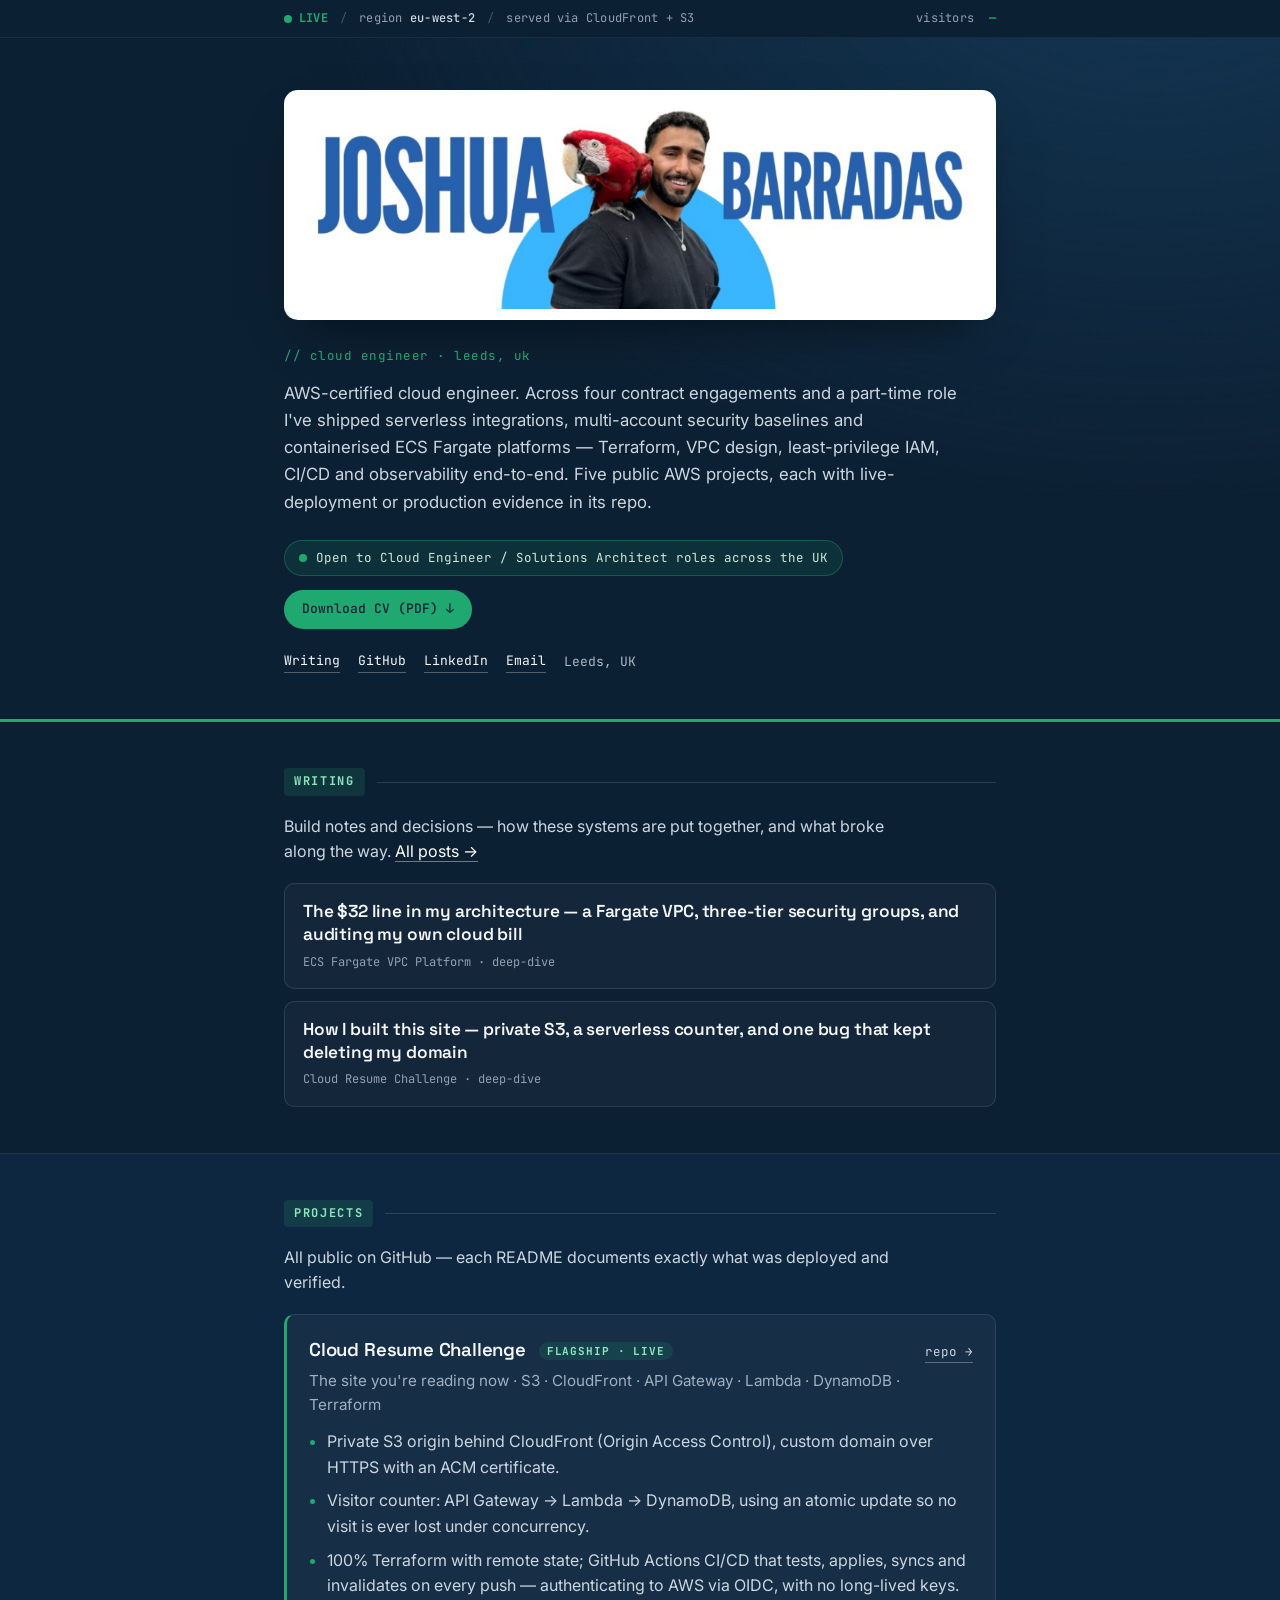
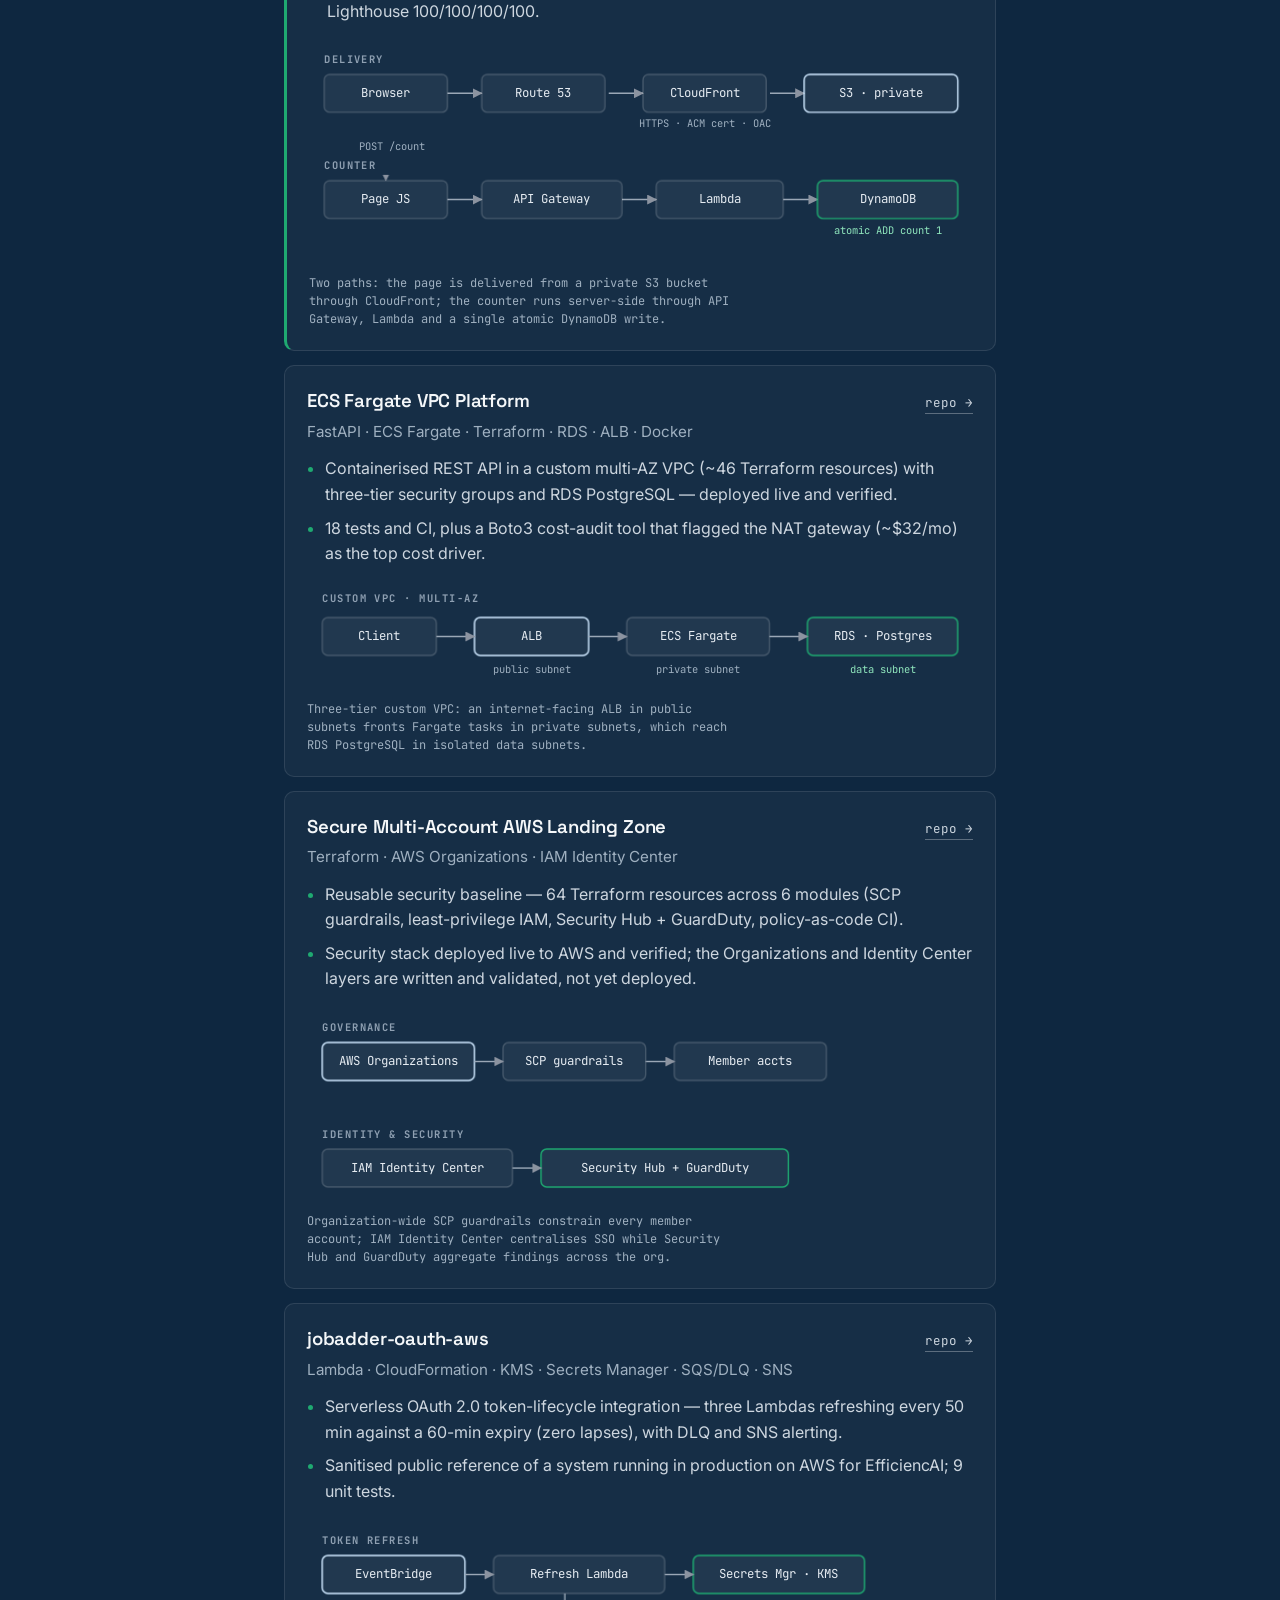
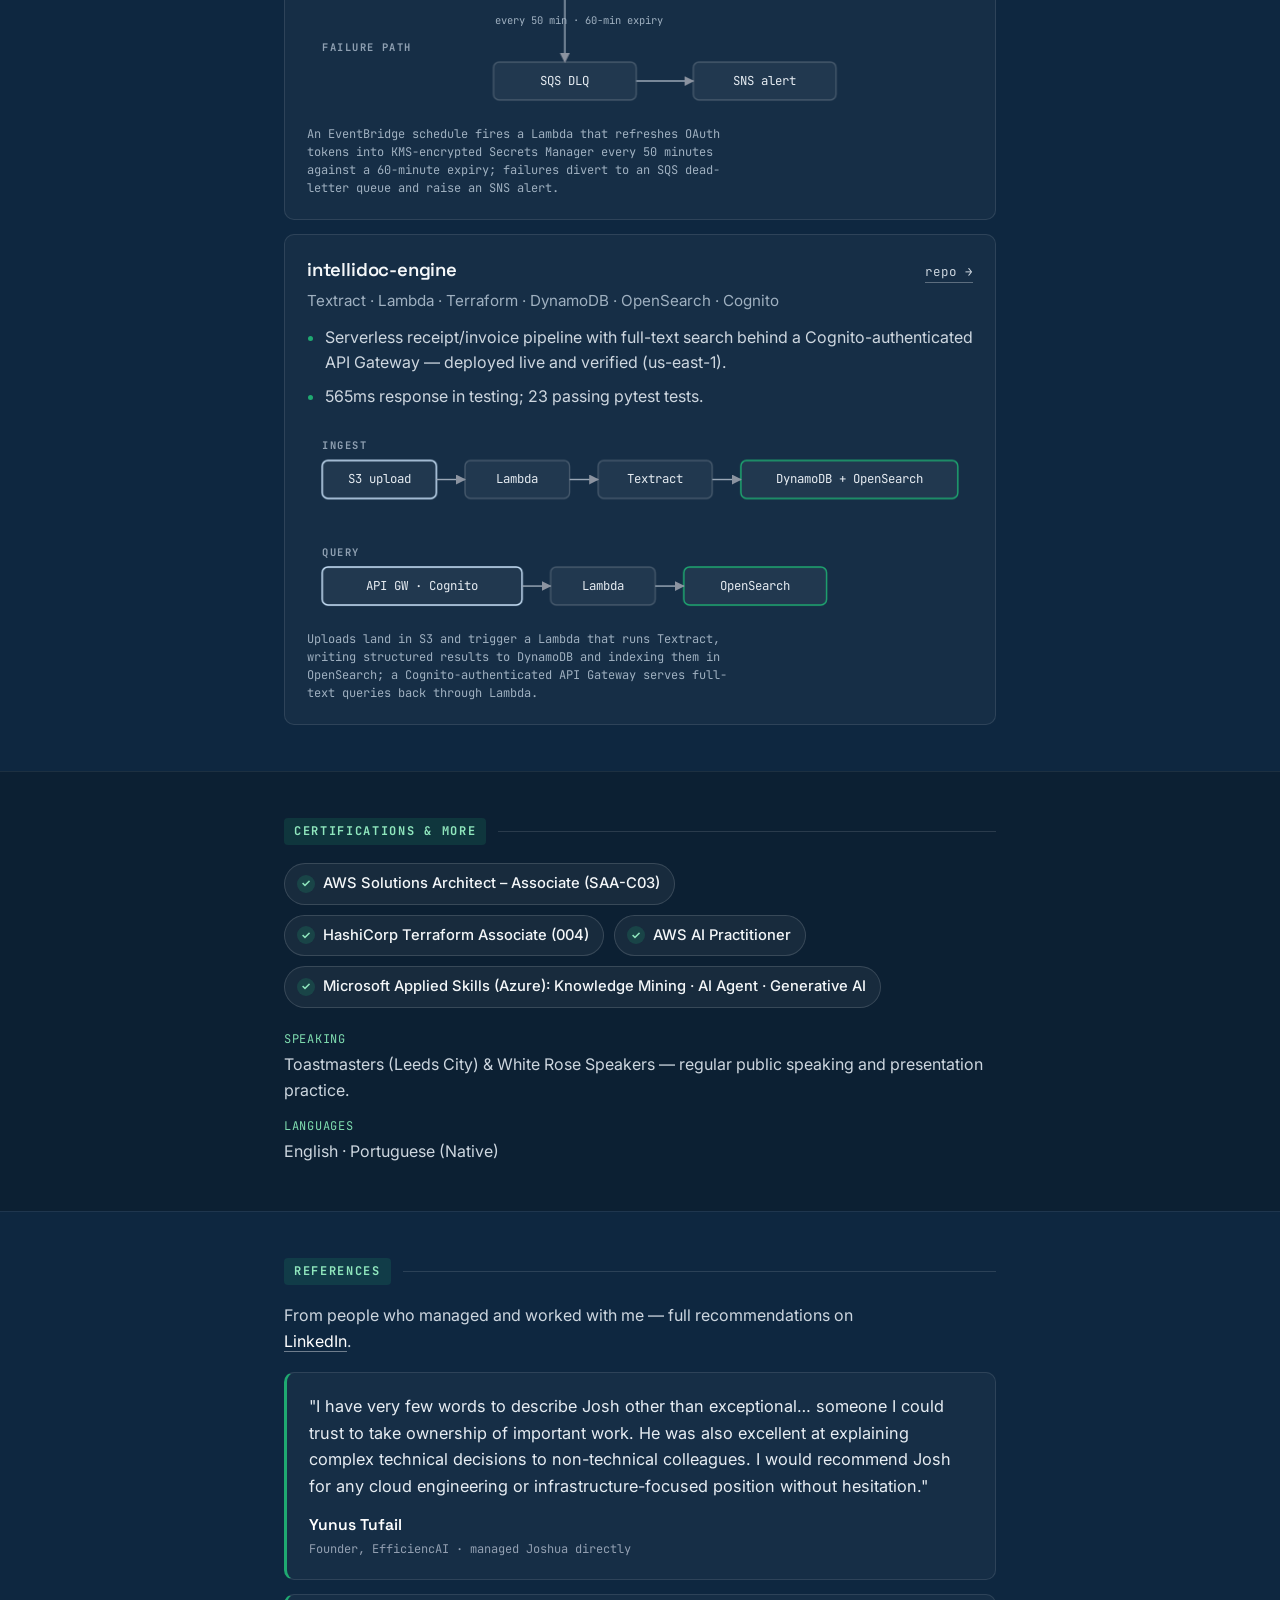
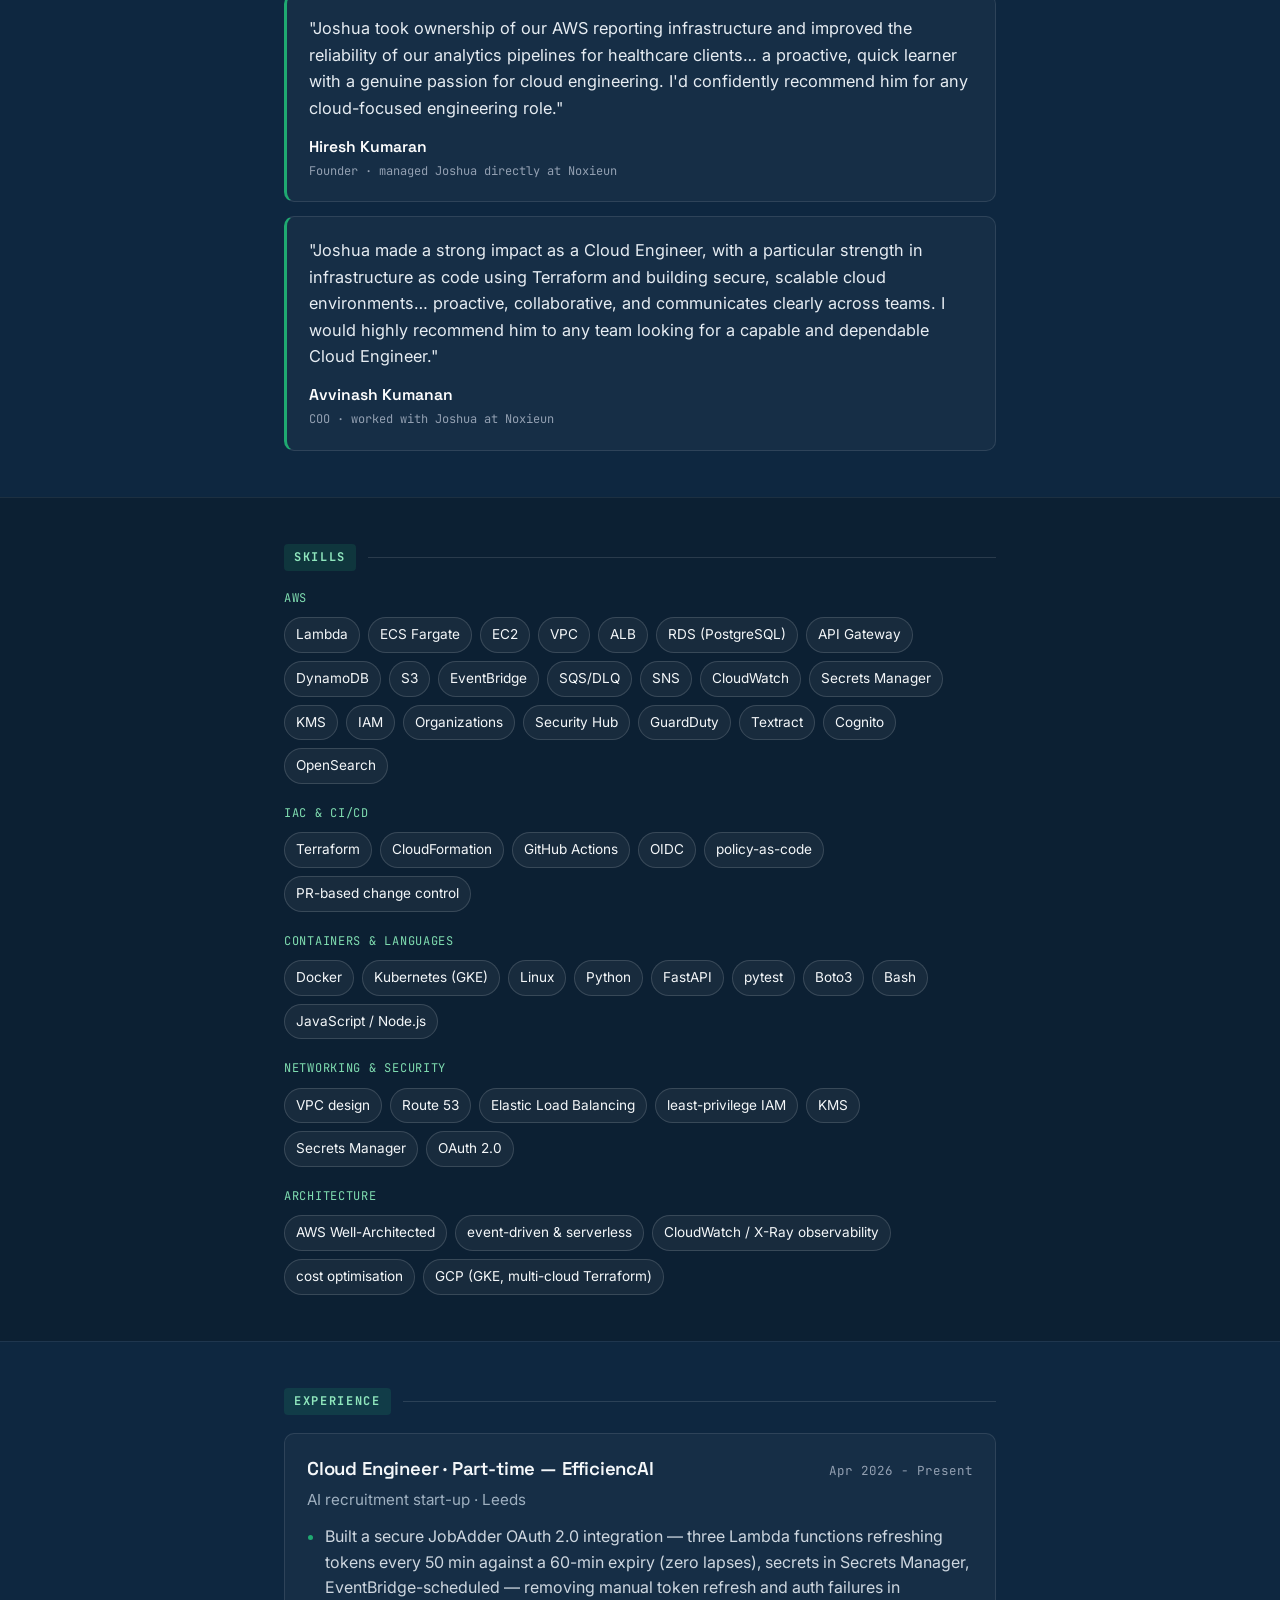
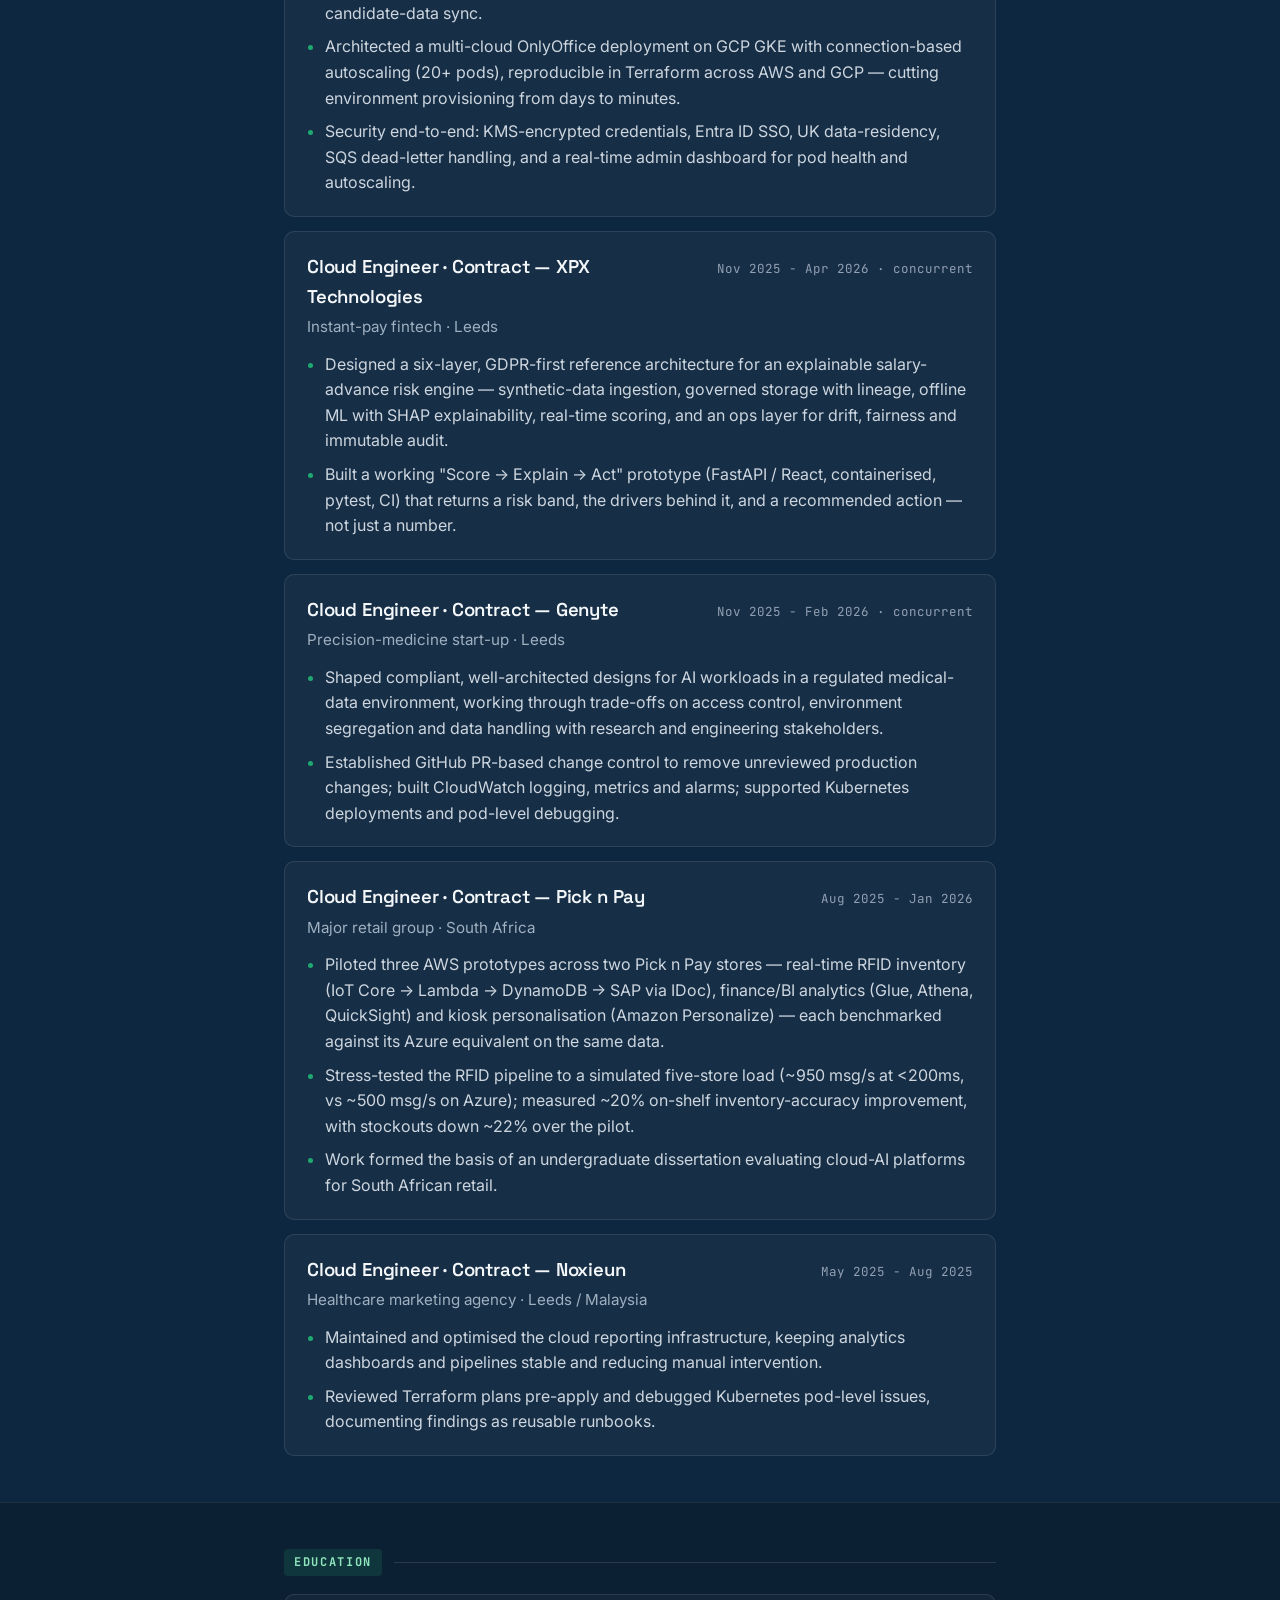
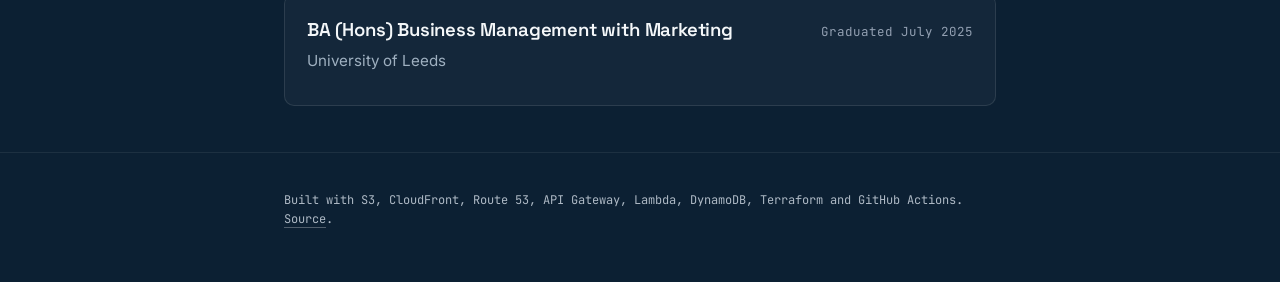
==== frontend/index.html @ 22937ba6 "Update index.html" ====
<!DOCTYPE html>
<html lang="en">
<head>
  <meta charset="UTF-8" />
  <meta name="viewport" content="width=device-width, initial-scale=1.0" />
  <title>Joshua Barradas — Cloud Engineer</title>
  <meta name="description" content="Joshua Barradas — AWS-certified Cloud Engineer building serverless, infrastructure-as-code systems on AWS. Leeds, UK. Open to Cloud Engineer / Solutions Architect roles." />

  <!-- Open Graph / Twitter share preview -->
  <meta property="og:type" content="website" />
  <meta property="og:site_name" content="Joshua Barradas" />
  <meta property="og:title" content="Joshua Barradas — Cloud Engineer" />
  <meta property="og:description" content="AWS-certified cloud engineer — serverless, IaC and multi-account security on AWS. Five public projects with live-deployment evidence. Open to roles." />
  <meta property="og:url" content="https://joshuabarradas.com/" />
  <meta property="og:image" content="https://joshuabarradas.com/og.png" />
  <meta property="og:image:width" content="1200" />
  <meta property="og:image:height" content="630" />
  <meta name="twitter:card" content="summary_large_image" />
  <meta name="twitter:title" content="Joshua Barradas — Cloud Engineer" />
  <meta name="twitter:description" content="AWS-certified cloud engineer — serverless, IaC and multi-account security on AWS. Open to roles." />
  <meta name="twitter:image" content="https://joshuabarradas.com/og.png" />

  <meta name="theme-color" content="#0c2033" />
  <link rel="canonical" href="https://joshuabarradas.com/" />
  <script type="application/ld+json">
  {
    "@context": "https://schema.org",
    "@type": "Person",
    "name": "Joshua Barradas",
    "jobTitle": "Cloud Engineer",
    "url": "https://joshuabarradas.com",
    "address": { "@type": "PostalAddress", "addressLocality": "Leeds", "addressCountry": "GB" },
    "sameAs": [
      "https://github.com/Joshuabarradas234",
      "https://www.linkedin.com/in/joshua-barradas-433292212"
    ],
    "knowsAbout": ["AWS", "Terraform", "Serverless", "VPC design", "CI/CD", "Infrastructure as Code", "Amazon ECS", "DynamoDB", "Lambda"]
  }
  </script>
  <link rel="preconnect" href="https://fonts.googleapis.com" />
  <link rel="preconnect" href="https://fonts.gstatic.com" crossorigin />
  <link href="https://fonts.googleapis.com/css2?family=Space+Grotesk:wght@500;600;700&family=Inter:wght@400;500;600&family=JetBrains+Mono:wght@400;500;700&display=swap" rel="stylesheet" />
  <link rel="icon" href="favicon.ico" sizes="any" />
  <link rel="icon" type="image/png" href="favicon.png" />
  <link rel="apple-touch-icon" href="apple-touch-icon.png" />
  <link rel="stylesheet" href="styles.css" />
</head>
<body>
  <!-- SIGNATURE: the site reporting its own live status + telemetry -->
  <header class="statusbar" role="banner">
    <div class="statusbar__inner">
      <span class="status">
        <span class="status__dot" aria-hidden="true"></span>
        <span class="status__label">LIVE</span>
      </span>
      <span class="statusbar__sep" aria-hidden="true">/</span>
      <span class="statusbar__meta">region <b>eu-west-2</b></span>
      <span class="statusbar__sep" aria-hidden="true">/</span>
      <span class="statusbar__meta">served via CloudFront + S3</span>
      <span class="statusbar__spacer"></span>
      <span class="telemetry" aria-live="polite">
        <span class="telemetry__label">visitors</span>
        <span class="telemetry__value" id="visit-count">—</span>
      </span>
    </div>
  </header>

  <!-- MASTHEAD (navy) -->
  <section class="masthead band--navy">
    <div class="masthead__inner masthead__inner--cover">
      <h1 class="visually-hidden">Joshua Barradas — Cloud Engineer, Leeds, UK</h1>
      <figure class="banner">
        <img src="banner.png" alt="Joshua Barradas" />
      </figure>
      <p class="masthead__eyebrow">// cloud engineer · leeds, uk</p>
      <p class="masthead__line">
        AWS-certified cloud engineer. Across four contract engagements and a
        part-time role I've shipped serverless integrations, multi-account
        security baselines and containerised ECS Fargate platforms — Terraform,
        VPC design, least-privilege IAM, CI/CD and observability end-to-end.
        Five public AWS projects, each with live-deployment or production
        evidence in its repo.
      </p>
      <div class="avail">
        <span class="avail__badge"><span class="avail__dot" aria-hidden="true"></span>Open to Cloud Engineer / Solutions Architect roles across the UK</span>
        <a class="btn-cv" href="/cv.pdf">Download CV (PDF)&nbsp;↓</a>
      </div>
      <nav class="masthead__links" aria-label="Contact and profiles">
        <a href="/writing.html">Writing</a>
        <a href="https://github.com/Joshuabarradas234">GitHub</a>
        <a href="https://www.linkedin.com/in/joshua-barradas-433292212">LinkedIn</a>
        <a href="mailto:joshuabrunobarradas@gmail.com">Email</a>
        <span class="masthead__loc">Leeds, UK</span>
      </nav>
    </div>
  </section>

  <main>
    <section class="band band--navy reveal">
      <div class="band__inner">
        <div class="block">
          <h2 class="block__title"><span class="tag">WRITING</span></h2>
          <p class="block__lede">Build notes and decisions — how these systems are put together, and what broke along the way. <a href="/writing.html">All posts →</a></p>
          <ul class="postlist">
            <li>
              <a class="postlist__link" href="/writing/ecs-fargate-vpc-platform.html">
                <span class="postlist__title">The $32 line in my architecture — a Fargate VPC, three-tier security groups, and auditing my own cloud bill</span>
                <span class="postlist__meta">ECS Fargate VPC Platform · deep-dive</span>
              </a>
            </li>
            <li>
              <a class="postlist__link" href="/writing/how-i-built-this-site.html">
                <span class="postlist__title">How I built this site — private S3, a serverless counter, and one bug that kept deleting my domain</span>
                <span class="postlist__meta">Cloud Resume Challenge · deep-dive</span>
              </a>
            </li>
          </ul>
        </div>
      </div>
    </section>

    <section class="band band--navy reveal">
      <div class="band__inner">
        <div class="block">
          <h2 class="block__title"><span class="tag">PROJECTS</span></h2>
          <p class="block__lede">All public on GitHub — each README documents exactly what was deployed and verified.</p>

          <article class="entry entry--flag">
            <div class="entry__head">
              <h3 class="entry__role">Cloud Resume Challenge <span class="flag">flagship · live</span></h3>
              <a class="entry__link" href="https://github.com/Joshuabarradas234/cloud-resume-challenge">repo →</a>
            </div>
            <p class="entry__org">The site you're reading now · S3 · CloudFront · API Gateway · Lambda · DynamoDB · Terraform</p>
            <ul class="entry__points">
              <li>Private S3 origin behind CloudFront (Origin Access Control), custom domain over HTTPS with an ACM certificate.</li>
              <li>Visitor counter: API Gateway → Lambda → DynamoDB, using an atomic update so no visit is ever lost under concurrency.</li>
              <li>100% Terraform with remote state; GitHub Actions CI/CD that tests, applies, syncs and invalidates on every push — authenticating to AWS via OIDC, with no long-lived keys. Lighthouse 100/100/100/100.</li>
            </ul>

            <figure class="diagram" role="group" aria-labelledby="diagram-cap">
              <svg viewBox="0 0 700 232" role="img"
                   aria-label="Architecture: the browser reaches the site through Route 53, CloudFront and a private S3 bucket; the visitor counter runs from page JavaScript through API Gateway to a Lambda function and a DynamoDB table."
                   xmlns="http://www.w3.org/2000/svg">
                <defs>
                  <marker id="arrow" viewBox="0 0 10 10" refX="9" refY="5" markerWidth="7" markerHeight="7" orient="auto-start-reverse">
                    <path d="M0,0 L10,5 L0,10 z" fill="#8b93a0" />
                  </marker>
                </defs>
                <text class="dgm-lane" x="16" y="20">DELIVERY</text>
                <text class="dgm-lane" x="16" y="132">COUNTER</text>
                <g class="dgm-flow">
                  <line x1="146" y1="52" x2="182" y2="52" marker-end="url(#arrow)" />
                  <line x1="316" y1="52" x2="352" y2="52" marker-end="url(#arrow)" />
                  <line x1="486" y1="52" x2="522" y2="52" marker-end="url(#arrow)" />
                </g>
                <g class="dgm-box">
                  <rect x="16"  y="32" width="130" height="40" rx="6" />
                  <rect x="182" y="32" width="130" height="40" rx="6" />
                  <rect x="352" y="32" width="130" height="40" rx="6" />
                  <rect x="522" y="32" width="162" height="40" rx="6" class="dgm-box--edge" />
                </g>
                <g class="dgm-label">
                  <text x="81"  y="56">Browser</text>
                  <text x="247" y="56">Route 53</text>
                  <text x="417" y="56">CloudFront</text>
                  <text x="603" y="56">S3 · private</text>
                </g>
                <text class="dgm-note" x="417" y="88">HTTPS · ACM cert · OAC</text>
                <line class="dgm-flow" x1="81" y1="72" x2="81" y2="144" marker-end="url(#arrow)" />
                <text class="dgm-note" x="88" y="112" text-anchor="start">POST /count</text>
                <g class="dgm-flow">
                  <line x1="146" y1="164" x2="182" y2="164" marker-end="url(#arrow)" />
                  <line x1="330" y1="164" x2="366" y2="164" marker-end="url(#arrow)" />
                  <line x1="500" y1="164" x2="536" y2="164" marker-end="url(#arrow)" />
                </g>
                <g class="dgm-box">
                  <rect x="16"  y="144" width="130" height="40" rx="6" />
                  <rect x="182" y="144" width="148" height="40" rx="6" />
                  <rect x="366" y="144" width="134" height="40" rx="6" />
                  <rect x="536" y="144" width="148" height="40" rx="6" class="dgm-box--data" />
                </g>
                <g class="dgm-label">
                  <text x="81"  y="168">Page JS</text>
                  <text x="256" y="168">API Gateway</text>
                  <text x="433" y="168">Lambda</text>
                  <text x="610" y="168">DynamoDB</text>
                </g>
                <text class="dgm-note dgm-note--data" x="610" y="200">atomic ADD count 1</text>
              </svg>
              <figcaption id="diagram-cap">Two paths: the page is delivered from a private S3 bucket through CloudFront; the counter runs server-side through API Gateway, Lambda and a single atomic DynamoDB write.</figcaption>
            </figure>
          </article>

          <article class="entry">
            <div class="entry__head">
              <h3 class="entry__role">ECS Fargate VPC Platform</h3>
              <a class="entry__link" href="https://github.com/Joshuabarradas234/ecs-fargate-vpc-platform">repo →</a>
            </div>
            <p class="entry__org">FastAPI · ECS Fargate · Terraform · RDS · ALB · Docker</p>
            <ul class="entry__points">
              <li>Containerised REST API in a custom multi-AZ VPC (~46 Terraform resources) with three-tier security groups and RDS PostgreSQL — deployed live and verified.</li>
              <li>18 tests and CI, plus a Boto3 cost-audit tool that flagged the NAT gateway (~$32/mo) as the top cost driver.</li>
            </ul>
            <figure class="diagram" role="group" aria-label="ECS Fargate VPC architecture">
              <svg viewBox="0 0 700 108" role="img" aria-label="ECS Fargate VPC architecture" preserveAspectRatio="xMidYMid meet" xmlns="http://www.w3.org/2000/svg">
                <defs>
                  <marker id="arrow-ecs" viewBox="0 0 10 10" refX="9" refY="5" markerWidth="7" markerHeight="7" orient="auto-start-reverse">
                    <path d="M0,0 L10,5 L0,10 z" fill="#8b93a0"/>
                  </marker>
                </defs>
                <text class="dgm-lane" x="16" y="16">CUSTOM VPC · MULTI-AZ</text>
                <g class="dgm-box">
                  <rect x="16"  y="32" width="120" height="40" rx="6"/>
                  <rect x="176" y="32" width="120" height="40" rx="6" class="dgm-box--edge"/>
                  <rect x="336" y="32" width="150" height="40" rx="6"/>
                  <rect x="526" y="32" width="158" height="40" rx="6" class="dgm-box--data"/>
                </g>
                <g class="dgm-flow" stroke="#8b93a0" stroke-width="1.5">
                  <line x1="136" y1="52" x2="176" y2="52" marker-end="url(#arrow-ecs)"/>
                  <line x1="296" y1="52" x2="336" y2="52" marker-end="url(#arrow-ecs)"/>
                  <line x1="486" y1="52" x2="526" y2="52" marker-end="url(#arrow-ecs)"/>
                </g>
                <g class="dgm-label">
                  <text x="76"  y="56">Client</text>
                  <text x="236" y="56">ALB</text>
                  <text x="411" y="56">ECS Fargate</text>
                  <text x="605" y="56">RDS · Postgres</text>
                </g>
                <text class="dgm-note" x="236" y="90">public subnet</text>
                <text class="dgm-note" x="411" y="90">private subnet</text>
                <text class="dgm-note dgm-note--data" x="605" y="90">data subnet</text>
              </svg>
              <figcaption>Three-tier custom VPC: an internet-facing ALB in public subnets fronts Fargate tasks in private subnets, which reach RDS PostgreSQL in isolated data subnets.</figcaption>
            </figure>
          </article>

          <article class="entry">
            <div class="entry__head">
              <h3 class="entry__role">Secure Multi-Account AWS Landing Zone</h3>
              <a class="entry__link" href="https://github.com/Joshuabarradas234/secure-landing-zone">repo →</a>
            </div>
            <p class="entry__org">Terraform · AWS Organizations · IAM Identity Center</p>
            <ul class="entry__points">
              <li>Reusable security baseline — 64 Terraform resources across 6 modules (SCP guardrails, least-privilege IAM, Security Hub + GuardDuty, policy-as-code CI).</li>
              <li>Security stack deployed live to AWS and verified; the Organizations and Identity Center layers are written and validated, not yet deployed.</li>
            </ul>
            <figure class="diagram" role="group" aria-label="Secure multi-account landing zone architecture">
              <svg viewBox="0 0 700 200" role="img" aria-label="Secure multi-account landing zone architecture" preserveAspectRatio="xMidYMid meet" xmlns="http://www.w3.org/2000/svg">
                <defs>
                  <marker id="arrow-lz" viewBox="0 0 10 10" refX="9" refY="5" markerWidth="7" markerHeight="7" orient="auto-start-reverse">
                    <path d="M0,0 L10,5 L0,10 z" fill="#8b93a0"/>
                  </marker>
                </defs>
                <text class="dgm-lane" x="16" y="20">GOVERNANCE</text>
                <text class="dgm-lane" x="16" y="132">IDENTITY &amp; SECURITY</text>
                <g class="dgm-box">
                  <rect x="16"  y="32" width="160" height="40" rx="6" class="dgm-box--edge"/>
                  <rect x="206" y="32" width="150" height="40" rx="6"/>
                  <rect x="386" y="32" width="160" height="40" rx="6"/>
                  <rect x="16"  y="144" width="200" height="40" rx="6"/>
                  <rect x="246" y="144" width="260" height="40" rx="6" class="dgm-box--data"/>
                </g>
                <g class="dgm-flow" stroke="#8b93a0" stroke-width="1.5">
                  <line x1="176" y1="52" x2="206" y2="52" marker-end="url(#arrow-lz)"/>
                  <line x1="356" y1="52" x2="386" y2="52" marker-end="url(#arrow-lz)"/>
                  <line x1="216" y1="164" x2="246" y2="164" marker-end="url(#arrow-lz)"/>
                </g>
                <g class="dgm-label">
                  <text x="96"  y="56">AWS Organizations</text>
                  <text x="281" y="56">SCP guardrails</text>
                  <text x="466" y="56">Member accts</text>
                  <text x="116" y="168">IAM Identity Center</text>
                  <text x="376" y="168">Security Hub + GuardDuty</text>
                </g>
              </svg>
              <figcaption>Organization-wide SCP guardrails constrain every member account; IAM Identity Center centralises SSO while Security Hub and GuardDuty aggregate findings across the org.</figcaption>
            </figure>
          </article>

          <article class="entry">
            <div class="entry__head">
              <h3 class="entry__role">jobadder-oauth-aws</h3>
              <a class="entry__link" href="https://github.com/Joshuabarradas234/jobadder-oauth-aws">repo →</a>
            </div>
            <p class="entry__org">Lambda · CloudFormation · KMS · Secrets Manager · SQS/DLQ · SNS</p>
            <ul class="entry__points">
              <li>Serverless OAuth 2.0 token-lifecycle integration — three Lambdas refreshing every 50 min against a 60-min expiry (zero lapses), with DLQ and SNS alerting.</li>
              <li>Sanitised public reference of a system running in production on AWS for EfficiencAI; 9 unit tests.</li>
            </ul>
            <figure class="diagram" role="group" aria-label="JobAdder OAuth token-refresh architecture">
              <svg viewBox="0 0 700 200" role="img" aria-label="JobAdder OAuth token-refresh architecture" preserveAspectRatio="xMidYMid meet" xmlns="http://www.w3.org/2000/svg">
                <defs>
                  <marker id="arrow-ja" viewBox="0 0 10 10" refX="9" refY="5" markerWidth="7" markerHeight="7" orient="auto-start-reverse">
                    <path d="M0,0 L10,5 L0,10 z" fill="#8b93a0"/>
                  </marker>
                </defs>
                <text class="dgm-lane" x="16" y="20">TOKEN REFRESH</text>
                <text class="dgm-lane" x="16" y="132">FAILURE PATH</text>
                <g class="dgm-box">
                  <rect x="16"  y="32" width="150" height="40" rx="6" class="dgm-box--edge"/>
                  <rect x="196" y="32" width="180" height="40" rx="6"/>
                  <rect x="406" y="32" width="180" height="40" rx="6" class="dgm-box--data"/>
                  <rect x="196" y="144" width="150" height="40" rx="6"/>
                  <rect x="406" y="144" width="150" height="40" rx="6"/>
                </g>
                <g class="dgm-flow" stroke="#8b93a0" stroke-width="1.5">
                  <line x1="166" y1="52" x2="196" y2="52" marker-end="url(#arrow-ja)"/>
                  <line x1="376" y1="52" x2="406" y2="52" marker-end="url(#arrow-ja)"/>
                  <line x1="271" y1="72" x2="271" y2="144" marker-end="url(#arrow-ja)"/>
                  <line x1="346" y1="164" x2="406" y2="164" marker-end="url(#arrow-ja)"/>
                </g>
                <g class="dgm-label">
                  <text x="91"  y="56">EventBridge</text>
                  <text x="286" y="56">Refresh Lambda</text>
                  <text x="496" y="56">Secrets Mgr · KMS</text>
                  <text x="271" y="168">SQS DLQ</text>
                  <text x="481" y="168">SNS alert</text>
                </g>
                <text class="dgm-note" x="286" y="104">every 50 min · 60-min expiry</text>
              </svg>
              <figcaption>An EventBridge schedule fires a Lambda that refreshes OAuth tokens into KMS-encrypted Secrets Manager every 50 minutes against a 60-minute expiry; failures divert to an SQS dead-letter queue and raise an SNS alert.</figcaption>
            </figure>
          </article>

          <article class="entry">
            <div class="entry__head">
              <h3 class="entry__role">intellidoc-engine</h3>
              <a class="entry__link" href="https://github.com/Joshuabarradas234/intellidoc-engine">repo →</a>
            </div>
            <p class="entry__org">Textract · Lambda · Terraform · DynamoDB · OpenSearch · Cognito</p>
            <ul class="entry__points">
              <li>Serverless receipt/invoice pipeline with full-text search behind a Cognito-authenticated API Gateway — deployed live and verified (us-east-1).</li>
              <li>565ms response in testing; 23 passing pytest tests.</li>
            </ul>
            <figure class="diagram" role="group" aria-label="intellidoc-engine architecture">
              <svg viewBox="0 0 700 200" role="img" aria-label="intellidoc-engine architecture" preserveAspectRatio="xMidYMid meet" xmlns="http://www.w3.org/2000/svg">
                <defs>
                  <marker id="arrow-id" viewBox="0 0 10 10" refX="9" refY="5" markerWidth="7" markerHeight="7" orient="auto-start-reverse">
                    <path d="M0,0 L10,5 L0,10 z" fill="#8b93a0"/>
                  </marker>
                </defs>
                <text class="dgm-lane" x="16" y="20">INGEST</text>
                <text class="dgm-lane" x="16" y="132">QUERY</text>
                <g class="dgm-box">
                  <rect x="16"  y="32" width="120" height="40" rx="6" class="dgm-box--edge"/>
                  <rect x="166" y="32" width="110" height="40" rx="6"/>
                  <rect x="306" y="32" width="120" height="40" rx="6"/>
                  <rect x="456" y="32" width="228" height="40" rx="6" class="dgm-box--data"/>
                  <rect x="16"  y="144" width="210" height="40" rx="6" class="dgm-box--edge"/>
                  <rect x="256" y="144" width="110" height="40" rx="6"/>
                  <rect x="396" y="144" width="150" height="40" rx="6" class="dgm-box--data"/>
                </g>
                <g class="dgm-flow" stroke="#8b93a0" stroke-width="1.5">
                  <line x1="136" y1="52" x2="166" y2="52" marker-end="url(#arrow-id)"/>
                  <line x1="276" y1="52" x2="306" y2="52" marker-end="url(#arrow-id)"/>
                  <line x1="426" y1="52" x2="456" y2="52" marker-end="url(#arrow-id)"/>
                  <line x1="226" y1="164" x2="256" y2="164" marker-end="url(#arrow-id)"/>
                  <line x1="366" y1="164" x2="396" y2="164" marker-end="url(#arrow-id)"/>
                </g>
                <g class="dgm-label">
                  <text x="76"  y="56">S3 upload</text>
                  <text x="221" y="56">Lambda</text>
                  <text x="366" y="56">Textract</text>
                  <text x="570" y="56">DynamoDB + OpenSearch</text>
                  <text x="121" y="168">API GW · Cognito</text>
                  <text x="311" y="168">Lambda</text>
                  <text x="471" y="168">OpenSearch</text>
                </g>
              </svg>
              <figcaption>Uploads land in S3 and trigger a Lambda that runs Textract, writing structured results to DynamoDB and indexing them in OpenSearch; a Cognito-authenticated API Gateway serves full-text queries back through Lambda.</figcaption>
            </figure>
          </article>
        </div>
      </div>
    </section>

    <section class="band band--navy reveal">
      <div class="band__inner">
        <div class="block">
          <h2 class="block__title"><span class="tag">CERTIFICATIONS &amp; MORE</span></h2>
          <ul class="certs certs--onband">
            <li>AWS Solutions Architect – Associate (SAA-C03)</li>
            <li>HashiCorp Terraform Associate (004)</li>
            <li>AWS AI Practitioner</li>
            <li>Microsoft Applied Skills (Azure): Knowledge Mining · AI Agent · Generative AI</li>
          </ul>
          <div class="meta-list">
            <div>
              <p class="meta-list__k">Speaking</p>
              <p class="meta-list__v">Toastmasters (Leeds City) &amp; White Rose Speakers — regular public speaking and presentation practice.</p>
            </div>
            <div>
              <p class="meta-list__k">Languages</p>
              <p class="meta-list__v">English · Portuguese (Native)</p>
            </div>
          </div>
        </div>
      </div>
    </section>

    <section class="band band--navy reveal">
      <div class="band__inner">
        <div class="block">
          <h2 class="block__title"><span class="tag">REFERENCES</span></h2>
          <p class="block__lede">From people who managed and worked with me — full recommendations on <a href="https://www.linkedin.com/in/joshua-barradas-433292212">LinkedIn</a>.</p>
          <div class="quotes">
            <blockquote class="quote">
              <p class="quote__text">"I have very few words to describe Josh other than exceptional… someone I could trust to take ownership of important work. He was also excellent at explaining complex technical decisions to non-technical colleagues. I would recommend Josh for any cloud engineering or infrastructure-focused position without hesitation."</p>
              <footer class="quote__by">
                <span class="quote__name">Yunus Tufail</span>
                <span class="quote__role">Founder, EfficiencAI · managed Joshua directly</span>
              </footer>
            </blockquote>
            <blockquote class="quote">
              <p class="quote__text">"Joshua took ownership of our AWS reporting infrastructure and improved the reliability of our analytics pipelines for healthcare clients… a proactive, quick learner with a genuine passion for cloud engineering. I'd confidently recommend him for any cloud-focused engineering role."</p>
              <footer class="quote__by">
                <span class="quote__name">Hiresh Kumaran</span>
                <span class="quote__role">Founder · managed Joshua directly at Noxieun</span>
              </footer>
            </blockquote>
            <blockquote class="quote">
              <p class="quote__text">"Joshua made a strong impact as a Cloud Engineer, with a particular strength in infrastructure as code using Terraform and building secure, scalable cloud environments… proactive, collaborative, and communicates clearly across teams. I would highly recommend him to any team looking for a capable and dependable Cloud Engineer."</p>
              <footer class="quote__by">
                <span class="quote__name">Avvinash Kumanan</span>
                <span class="quote__role">COO · worked with Joshua at Noxieun</span>
              </footer>
            </blockquote>
          </div>
        </div>
      </div>
    </section>

    <section class="band band--navy reveal">
      <div class="band__inner">
        <div class="block">
          <h2 class="block__title"><span class="tag">SKILLS</span></h2>
          <div class="caps">
            <div class="caps__group">
              <p class="caps__k">AWS</p>
              <div class="caps__chips">
                <span class="chip">Lambda</span><span class="chip">ECS Fargate</span><span class="chip">EC2</span><span class="chip">VPC</span><span class="chip">ALB</span><span class="chip">RDS (PostgreSQL)</span><span class="chip">API Gateway</span><span class="chip">DynamoDB</span><span class="chip">S3</span><span class="chip">EventBridge</span><span class="chip">SQS/DLQ</span><span class="chip">SNS</span><span class="chip">CloudWatch</span><span class="chip">Secrets Manager</span><span class="chip">KMS</span><span class="chip">IAM</span><span class="chip">Organizations</span><span class="chip">Security Hub</span><span class="chip">GuardDuty</span><span class="chip">Textract</span><span class="chip">Cognito</span><span class="chip">OpenSearch</span>
              </div>
            </div>
            <div class="caps__group">
              <p class="caps__k">IaC &amp; CI/CD</p>
              <div class="caps__chips">
                <span class="chip">Terraform</span><span class="chip">CloudFormation</span><span class="chip">GitHub Actions</span><span class="chip">OIDC</span><span class="chip">policy-as-code</span><span class="chip">PR-based change control</span>
              </div>
            </div>
            <div class="caps__group">
              <p class="caps__k">Containers &amp; Languages</p>
              <div class="caps__chips">
                <span class="chip">Docker</span><span class="chip">Kubernetes (GKE)</span><span class="chip">Linux</span><span class="chip">Python</span><span class="chip">FastAPI</span><span class="chip">pytest</span><span class="chip">Boto3</span><span class="chip">Bash</span><span class="chip">JavaScript / Node.js</span>
              </div>
            </div>
            <div class="caps__group">
              <p class="caps__k">Networking &amp; Security</p>
              <div class="caps__chips">
                <span class="chip">VPC design</span><span class="chip">Route 53</span><span class="chip">Elastic Load Balancing</span><span class="chip">least-privilege IAM</span><span class="chip">KMS</span><span class="chip">Secrets Manager</span><span class="chip">OAuth 2.0</span>
              </div>
            </div>
            <div class="caps__group">
              <p class="caps__k">Architecture</p>
              <div class="caps__chips">
                <span class="chip">AWS Well-Architected</span><span class="chip">event-driven &amp; serverless</span><span class="chip">CloudWatch / X-Ray observability</span><span class="chip">cost optimisation</span><span class="chip">GCP (GKE, multi-cloud Terraform)</span>
              </div>
            </div>
          </div>
        </div>
      </div>
    </section>

    <section class="band band--navy reveal">
      <div class="band__inner">
        <div class="block">
          <h2 class="block__title"><span class="tag">EXPERIENCE</span></h2>

          <article class="entry">
            <div class="entry__head">
              <h3 class="entry__role">Cloud Engineer · Part-time — EfficiencAI</h3>
              <span class="entry__dates">Apr 2026 - Present</span>
            </div>
            <p class="entry__org">AI recruitment start-up · Leeds</p>
            <ul class="entry__points">
              <li>
                Built a secure JobAdder OAuth 2.0 integration — three Lambda
                functions refreshing tokens every 50 min against a 60-min expiry
                (zero lapses), secrets in Secrets Manager, EventBridge-scheduled —
                removing manual token refresh and auth failures in candidate-data sync.
              </li>
              <li>
                Architected a multi-cloud OnlyOffice deployment on GCP GKE with
                connection-based autoscaling (20+ pods), reproducible in Terraform
                across AWS and GCP — cutting environment provisioning from days to minutes.
              </li>
              <li>
                Security end-to-end: KMS-encrypted credentials, Entra ID SSO, UK
                data-residency, SQS dead-letter handling, and a real-time admin
                dashboard for pod health and autoscaling.
              </li>
            </ul>
          </article>

          <article class="entry">
            <div class="entry__head">
              <h3 class="entry__role">Cloud Engineer · Contract — XPX Technologies</h3>
              <span class="entry__dates">Nov 2025 - Apr 2026 · concurrent</span>
            </div>
            <p class="entry__org">Instant-pay fintech · Leeds</p>
            <ul class="entry__points">
              <li>
                Designed a six-layer, GDPR-first reference architecture for an
                explainable salary-advance risk engine — synthetic-data ingestion,
                governed storage with lineage, offline ML with SHAP explainability,
                real-time scoring, and an ops layer for drift, fairness and immutable audit.
              </li>
              <li>
                Built a working "Score → Explain → Act" prototype (FastAPI / React,
                containerised, pytest, CI) that returns a risk band, the drivers
                behind it, and a recommended action — not just a number.
              </li>
            </ul>
          </article>

          <article class="entry">
            <div class="entry__head">
              <h3 class="entry__role">Cloud Engineer · Contract — Genyte</h3>
              <span class="entry__dates">Nov 2025 - Feb 2026 · concurrent</span>
            </div>
            <p class="entry__org">Precision-medicine start-up · Leeds</p>
            <ul class="entry__points">
              <li>
                Shaped compliant, well-architected designs for AI workloads in a
                regulated medical-data environment, working through trade-offs on
                access control, environment segregation and data handling with
                research and engineering stakeholders.
              </li>
              <li>
                Established GitHub PR-based change control to remove unreviewed
                production changes; built CloudWatch logging, metrics and alarms;
                supported Kubernetes deployments and pod-level debugging.
              </li>
            </ul>
          </article>

          <article class="entry">
            <div class="entry__head">
              <h3 class="entry__role">Cloud Engineer · Contract — Pick n Pay</h3>
              <span class="entry__dates">Aug 2025 - Jan 2026</span>
            </div>
            <p class="entry__org">Major retail group · South Africa</p>
            <ul class="entry__points">
              <li>
                Piloted three AWS prototypes across two Pick n Pay stores —
                real-time RFID inventory (IoT Core → Lambda → DynamoDB → SAP via
                IDoc), finance/BI analytics (Glue, Athena, QuickSight) and kiosk
                personalisation (Amazon Personalize) — each benchmarked against
                its Azure equivalent on the same data.
              </li>
              <li>
                Stress-tested the RFID pipeline to a simulated five-store load
                (~950 msg/s at &lt;200ms, vs ~500 msg/s on Azure); measured ~20%
                on-shelf inventory-accuracy improvement, with stockouts down ~22%
                over the pilot.
              </li>
              <li>
                Work formed the basis of an undergraduate dissertation evaluating
                cloud-AI platforms for South African retail.
              </li>
            </ul>
          </article>

          <article class="entry">
            <div class="entry__head">
              <h3 class="entry__role">Cloud Engineer · Contract — Noxieun</h3>
              <span class="entry__dates">May 2025 - Aug 2025</span>
            </div>
            <p class="entry__org">Healthcare marketing agency · Leeds / Malaysia</p>
            <ul class="entry__points">
              <li>
                Maintained and optimised the cloud reporting infrastructure,
                keeping analytics dashboards and pipelines stable and reducing
                manual intervention.
              </li>
              <li>
                Reviewed Terraform plans pre-apply and debugged Kubernetes
                pod-level issues, documenting findings as reusable runbooks.
              </li>
            </ul>
          </article>
        </div>
      </div>
    </section>

    <section class="band band--navy reveal">
      <div class="band__inner">
        <div class="block">
          <h2 class="block__title"><span class="tag">EDUCATION</span></h2>
          <article class="entry">
            <div class="entry__head">
              <h3 class="entry__role">BA (Hons) Business Management with Marketing</h3>
              <span class="entry__dates">Graduated July 2025</span>
            </div>
            <p class="entry__org">University of Leeds</p>
          </article>
        </div>
      </div>
    </section>

  </main>

  <footer class="foot band band--navy">
    <div class="band__inner">
      <p>
        Built with S3, CloudFront, Route&nbsp;53, API&nbsp;Gateway, Lambda,
        DynamoDB, Terraform and GitHub&nbsp;Actions.
        <a href="https://github.com/Joshuabarradas234/cloud-resume-challenge">Source</a>.
      </p>
    </div>
  </footer>

  <script src="reveal.js" defer></script>
  <script src="counter.js" defer></script>
</body>
</html>
---- frontend/styles.css ----
/*
  Joshua Barradas — cloud engineer
  Concept: the page presents itself as a live, monitored system. The masthead is
  a control-panel header — dark, with the portrait framed as an "online" node and
  the site reporting its own telemetry. Everything below is warm, editorial and
  card-based so the résumé reads with structure and depth, not as flat text.

  Palette is deliberately navy + healthy-green on warm paper — not the
  cream/terracotta, neon-on-black, or hairline-broadsheet looks that read as
  templated. One accent (green) does all the "live/verified" signalling.
*/

:root {
  --paper:    #faf8f4;   /* warm page background */
  --panel:    #ffffff;   /* cards */
  --ink:      #141a21;   /* body text */
  --muted:    #5b6470;   /* secondary text */
  --hairline: #e7e3da;   /* borders on paper */

  --navy-900: #0c2033;   /* masthead band + status bar */
  --navy-700: #16324f;   /* headings */
  --navy-600: #1d4266;   /* deep accents */

  --live:     #1fa971;   /* live / verified — the single accent */
  --live-ink: #0c6b45;
  --live-tint:rgba(31,169,113,0.10);

  --on-band:      #f4f7f9; /* text on navy */
  --on-band-dim:  #aeb9c5; /* secondary text on navy */

  --f-display: "Space Grotesk", system-ui, sans-serif;
  --f-body:    "Inter", system-ui, sans-serif;
  --f-mono:    "JetBrains Mono", ui-monospace, monospace;

  --maxw: 760px;
  --shadow-sm: 0 1px 2px rgba(12,32,51,0.06);
  --shadow:    0 10px 30px -14px rgba(12,32,51,0.30);
}

* { box-sizing: border-box; }
html { -webkit-text-size-adjust: 100%; scroll-behavior: smooth; }
body {
  margin: 0;
  background: var(--paper);
  color: var(--ink);
  font-family: var(--f-body);
  font-size: 16px;
  line-height: 1.6;
  -webkit-font-smoothing: antialiased;
}

a { color: var(--navy-700); text-decoration: none; }

/* ---------- Status bar (sticky signature) ---------- */
.statusbar {
  position: sticky; top: 0; z-index: 10;
  background: var(--navy-900);
  color: #e9ede9;
  border-bottom: 1px solid rgba(255,255,255,0.06);
}
.statusbar__inner {
  max-width: var(--maxw); margin: 0 auto; padding: 9px 24px;
  display: flex; align-items: center; gap: 12px;
  font-family: var(--f-mono); font-size: 12px; letter-spacing: 0.02em;
}
.status { display: inline-flex; align-items: center; gap: 7px; }
.status__dot {
  width: 8px; height: 8px; border-radius: 50%; background: var(--live);
  box-shadow: 0 0 0 0 rgba(31,169,113,0.7); animation: pulse 2.4s ease-out infinite;
}
.status__label { color: var(--live); font-weight: 700; }
.statusbar__sep { color: #46536b; }
.statusbar__meta { color: #93a0b2; }
.statusbar__meta b { color: #d1dae4; font-weight: 500; }
.statusbar__spacer { flex: 1; }
.telemetry { display: inline-flex; align-items: baseline; gap: 8px; }
.telemetry__label { color: #93a0b2; }
.telemetry__value {
  color: var(--live); font-weight: 700; font-variant-numeric: tabular-nums;
  min-width: 2ch; text-align: right;
}
@keyframes pulse {
  0%   { box-shadow: 0 0 0 0 rgba(31,169,113,0.6); }
  70%  { box-shadow: 0 0 0 7px rgba(31,169,113,0); }
  100% { box-shadow: 0 0 0 0 rgba(31,169,113,0); }
}

/* ---------- Masthead (control-panel header) ---------- */
.masthead {
  background:
    radial-gradient(120% 140% at 88% -10%, #143755 0%, rgba(20,55,85,0) 55%),
    var(--navy-900);
  color: var(--on-band);
  border-bottom: 3px solid var(--live);
}
.masthead__inner {
  max-width: var(--maxw); margin: 0 auto; padding: 52px 24px 46px;
  display: grid; grid-template-columns: 1fr 200px; gap: 40px; align-items: center;
}
.masthead__eyebrow {
  font-family: var(--f-mono); font-size: 12.5px; letter-spacing: 0.04em;
  color: var(--live); margin: 0 0 14px;
}
.masthead__name {
  font-family: var(--f-display); font-weight: 700;
  font-size: clamp(2.7rem, 7vw, 3.7rem); line-height: 1.0; letter-spacing: -0.025em;
  margin: 0 0 18px; color: #fff;
}
.masthead__line {
  font-size: 1.05rem; line-height: 1.62; max-width: 54ch; margin: 0 0 24px;
  color: #cdd6df;
}
.masthead__links {
  display: flex; flex-wrap: wrap; align-items: center; gap: 10px 18px;
  font-family: var(--f-mono); font-size: 13px;
}
.masthead__links a {
  color: var(--on-band); border-bottom: 1px solid rgba(244,247,249,0.3);
  padding-bottom: 1px; transition: border-color .15s, color .15s;
}
.masthead__links a:hover { color: var(--live); border-color: var(--live); }
.masthead__loc { color: var(--on-band-dim); }

/* portrait framed as a monitored node */
.masthead__portrait { justify-self: center; }
.portrait {
  position: relative; width: 200px; aspect-ratio: 4 / 5;
  border-radius: 14px; overflow: hidden;
  background: linear-gradient(160deg, #1a3e5e, #0e2438); background: #1a3e5e;
  border: 1px solid rgba(255,255,255,0.14);
  box-shadow: 0 22px 48px -20px rgba(0,0,0,0.65);
}
.portrait__mono {
  position: absolute; inset: 0; display: flex; align-items: center; justify-content: center;
  font-family: var(--f-display); font-weight: 700; font-size: 3.4rem;
  color: rgba(255,255,255,0.22); letter-spacing: 0.04em;
}
.portrait img {
  position: absolute; inset: 0; width: 100%; height: 100%; object-fit: cover;
  object-position: center 22%;
}
.portrait__status {
  position: absolute; left: 10px; bottom: 10px; z-index: 2;
  display: inline-flex; align-items: center; gap: 6px;
  background: rgba(8,20,32,0.72); backdrop-filter: blur(4px);
  border: 1px solid rgba(255,255,255,0.12); border-radius: 999px;
  padding: 4px 9px; font-family: var(--f-mono); font-size: 10px; letter-spacing: 0.1em;
  color: var(--on-band);
}
.portrait__dot {
  width: 7px; height: 7px; border-radius: 50%; background: var(--live);
  box-shadow: 0 0 0 0 rgba(31,169,113,0.7); animation: pulse 2.4s ease-out infinite;
}

/* ---------- Page shell ---------- */
.page { max-width: var(--maxw); margin: 0 auto; padding: 12px 24px 8px; }

/* interior-page hero (writing pages) */
.hero { padding: 44px 0 8px; }
.hero__name {
  font-family: var(--f-display); font-weight: 700;
  font-size: clamp(2.4rem, 6vw, 3.2rem); line-height: 1.03; letter-spacing: -0.02em;
  margin: 0 0 16px; color: var(--navy-700);
}
.hero__line { font-size: 1.05rem; max-width: 60ch; margin: 0 0 20px; color: #2a3038; }
.eyebrow { font-family: var(--f-mono); font-size: 12.5px; letter-spacing: 0.04em; color: var(--muted); margin: 0 0 14px; }
.links { display: flex; flex-wrap: wrap; align-items: center; gap: 18px; font-family: var(--f-mono); font-size: 13px; }
.links a { border-bottom: 1px solid rgba(22,50,79,0.28); }
.links a:hover { border-color: var(--navy-700); }
.links__loc { color: var(--muted); }

/* ---------- Blocks ---------- */
.block { padding-top: 34px; margin-bottom: 8px; }
.block__title { margin: 0 0 18px; display: flex; align-items: center; gap: 12px; }
.block__title::after { content: ""; flex: 1; height: 1px; background: var(--hairline); }
.tag {
  font-family: var(--f-mono); font-size: 12px; font-weight: 700; letter-spacing: 0.14em;
  color: var(--live-ink); background: var(--live-tint); padding: 4px 10px; border-radius: 4px;
}
.block__lede { margin: 0 0 18px; color: #2a3038; max-width: 62ch; }
.block__lede a { border-bottom: 1px solid rgba(22,50,79,0.28); }

/* ---------- Entries as cards ---------- */
.entry {
  background: var(--panel); border: 1px solid var(--hairline); border-radius: 10px;
  padding: 20px 22px; margin-bottom: 14px; box-shadow: var(--shadow-sm);
}
.entry:last-child { margin-bottom: 0; }
.entry__head { display: flex; justify-content: space-between; align-items: baseline; gap: 16px; margin-bottom: 4px; }
.entry__role { font-family: var(--f-display); font-weight: 600; font-size: 1.16rem; letter-spacing: -0.01em; margin: 0; color: var(--ink); }
.entry__dates, .entry__link { font-family: var(--f-mono); font-size: 12.5px; color: var(--muted); white-space: nowrap; }
.entry__link { border-bottom: 1px solid rgba(91,100,112,0.35); }
.entry__link:hover { color: var(--navy-700); border-color: var(--navy-700); }
.entry__org { color: var(--muted); font-size: 0.95rem; margin: 0 0 12px; }
.entry__points { margin: 0; padding-left: 18px; }
.entry__points li { margin-bottom: 8px; }
.entry__points li:last-child { margin-bottom: 0; }
.entry__points li::marker { color: var(--live); }

.entry--flag { border-left: 3px solid var(--live); }
.flag {
  font-family: var(--f-mono); font-size: 11px; font-weight: 700; letter-spacing: 0.08em;
  text-transform: uppercase; color: var(--live-ink); background: var(--live-tint);
  padding: 2px 8px; border-radius: 999px; margin-left: 8px; vertical-align: middle;
}

/* ---------- Architecture diagram ---------- */
.diagram { margin: 20px 0 2px; }
.diagram svg { width: 100%; height: auto; display: block; }
.dgm-lane { font-family: var(--f-mono); font-size: 11px; font-weight: 700; letter-spacing: 0.14em; fill: var(--muted); }
.dgm-box rect { fill: #fff; stroke: var(--hairline); stroke-width: 1.5; }
.dgm-box rect.dgm-box--edge { stroke: var(--navy-700); }
.dgm-box rect.dgm-box--data { stroke: var(--live); }
.dgm-label text { font-family: var(--f-mono); font-size: 13px; fill: var(--ink); text-anchor: middle; }
.dgm-flow line { stroke: #8b93a0; stroke-width: 1.5; }
.dgm-note { font-family: var(--f-mono); font-size: 11px; fill: var(--muted); text-anchor: middle; }
.dgm-note--data { fill: var(--live-ink); }
.diagram figcaption { font-family: var(--f-mono); font-size: 12px; color: var(--muted); line-height: 1.5; margin-top: 10px; max-width: 62ch; }

/* ---------- Certs as badges ---------- */
.certs { list-style: none; margin: 0; padding: 0; display: flex; flex-wrap: wrap; gap: 10px; }
.certs li {
  display: inline-flex; align-items: center; gap: 8px;
  background: var(--panel); border: 1px solid var(--hairline); border-radius: 999px;
  padding: 8px 14px 8px 12px; font-size: 0.92rem; font-weight: 500; box-shadow: var(--shadow-sm);
}
.certs li::before {
  content: "✓"; display: inline-grid; place-items: center;
  width: 18px; height: 18px; border-radius: 50%; background: var(--live-tint);
  color: var(--live-ink); font-size: 11px; font-weight: 700;
}

/* ---------- Skills ---------- */
.skills { display: grid; gap: 12px; }
.skills__group {
  background: var(--panel); border: 1px solid var(--hairline); border-radius: 10px;
  padding: 14px 16px; box-shadow: var(--shadow-sm);
}
.skills__k { font-family: var(--f-mono); font-size: 12px; letter-spacing: 0.06em; color: var(--live-ink); margin: 0 0 4px; text-transform: uppercase; }
.skills__v { margin: 0; }

/* ---------- Post list ---------- */
.postlist { list-style: none; margin: 0; padding: 0; display: grid; gap: 12px; }
.postlist__link {
  display: block; background: var(--panel); border: 1px solid var(--hairline);
  border-radius: 10px; padding: 16px 18px; box-shadow: var(--shadow-sm);
  transition: box-shadow .16s, transform .16s, border-color .16s;
}
.postlist__link:hover { box-shadow: var(--shadow); transform: translateY(-1px); border-color: #d7d1c6; }
.postlist__title { display: block; font-family: var(--f-display); font-weight: 600; font-size: 1.08rem; letter-spacing: -0.01em; color: var(--navy-700); line-height: 1.35; }
.postlist__meta { display: block; font-family: var(--f-mono); font-size: 12px; color: var(--muted); margin-top: 6px; }

/* ---------- Article (single post) ---------- */
.article { padding-top: 8px; }
.article__back { font-family: var(--f-mono); font-size: 12.5px; color: var(--muted); display: inline-block; margin-bottom: 24px; }
.article__back:hover { color: var(--navy-700); }
.article__meta { font-family: var(--f-mono); font-size: 12.5px; color: var(--live-ink); margin: 0 0 10px; }
.article__title { font-family: var(--f-display); font-weight: 700; font-size: clamp(1.9rem, 5vw, 2.5rem); line-height: 1.1; letter-spacing: -0.02em; color: var(--navy-700); margin: 0 0 28px; }
.article__body { font-size: 1.05rem; }
.article__body h2 { font-family: var(--f-display); font-weight: 600; font-size: 1.3rem; letter-spacing: -0.01em; color: var(--ink); margin: 40px 0 12px; }
.article__body p { margin: 0 0 18px; max-width: 66ch; }
.article__body ul { margin: 0 0 18px; padding-left: 20px; max-width: 66ch; }
.article__body li { margin-bottom: 8px; }
.article__body li::marker { color: var(--live); }
.article__body a { color: var(--navy-700); border-bottom: 1px solid rgba(22,50,79,0.28); }
.article__body strong { font-weight: 600; }
.article__body code { font-family: var(--f-mono); font-size: 0.86em; background: rgba(22,50,79,0.07); padding: 1px 6px; border-radius: 3px; }
.article__body pre { background: var(--navy-900); color: #e9ede9; font-family: var(--f-mono); font-size: 12.5px; line-height: 1.55; padding: 16px 18px; border-radius: 8px; overflow-x: auto; margin: 0 0 22px; }
.article__body pre code { background: none; padding: 0; color: inherit; font-size: inherit; }
.article__callout { background: var(--panel); border: 1px solid var(--hairline); border-left: 3px solid var(--live); border-radius: 8px; padding: 16px 18px; margin: 0 0 22px; box-shadow: var(--shadow-sm); }
.article__callout p:last-child { margin-bottom: 0; }

/* ---------- Footer ---------- */
.foot {
  max-width: var(--maxw); margin: 44px auto 0; padding: 22px 24px 52px;
  border-top: 1px solid var(--hairline);
  font-family: var(--f-mono); font-size: 12px; color: var(--muted);
}
.foot a { color: var(--muted); border-bottom: 1px solid rgba(91,100,112,0.3); }
.foot a:hover { color: var(--navy-700); }

/* ---------- Responsive ---------- */
@media (max-width: 620px) {
  .masthead__inner { grid-template-columns: 1fr; gap: 28px; padding: 40px 24px 40px; }
  .masthead__portrait { justify-self: start; order: -1; }
  .portrait { width: 132px; }
  .statusbar__meta:nth-of-type(2), .statusbar__sep:nth-of-type(2) { display: none; }
  .entry__head { flex-direction: column; gap: 2px; }
  .entry__dates, .entry__link { white-space: normal; }
}
@media (prefers-reduced-motion: reduce) {
  .status__dot, .portrait__dot { animation: none; }
  html { scroll-behavior: auto; }
  .postlist__link:hover { transform: none; }
}

/* ---------- Masthead cover (banner) variant ---------- */
.masthead__inner--cover { display: block; }
.visually-hidden {
  position: absolute !important; width: 1px; height: 1px; padding: 0; margin: -1px;
  overflow: hidden; clip: rect(0 0 0 0); white-space: nowrap; border: 0;
}
.banner {
  margin: 0 0 26px; background: #fff; border-radius: 14px; padding: 10px 16px;
  border: 1px solid rgba(255,255,255,0.14);
  box-shadow: 0 24px 50px -24px rgba(0,0,0,0.6);
}
.banner img { display: block; width: 100%; height: auto; border-radius: 6px; }
.masthead__inner--cover .masthead__line { max-width: 62ch; }

/* ============================================================
   MOTION — subtle, professional, and fully reduced-motion safe.
   Final (visible) state is the default; motion only applies when
   the visitor has no reduced-motion preference.
   ============================================================ */
@media (prefers-reduced-motion: no-preference) {

  /* masthead entrance on load */
  .masthead .banner,
  .masthead__eyebrow,
  .masthead__line,
  .masthead__links {
    opacity: 0;
    animation: rise .7s cubic-bezier(.2,.7,.2,1) forwards;
  }
  .masthead .banner      { animation-delay: .05s; }
  .masthead__eyebrow     { animation-delay: .18s; }
  .masthead__line        { animation-delay: .28s; }
  .masthead__links       { animation-delay: .38s; }

  /* scroll reveal for sections */
  .reveal { opacity: 0; transform: translateY(16px); transition: opacity .6s ease, transform .6s cubic-bezier(.2,.7,.2,1); }
  .reveal.is-in { opacity: 1; transform: none; }

  /* card hover lift */
  .entry { transition: transform .16s ease, box-shadow .16s ease, border-color .16s ease; }
  .entry:hover { transform: translateY(-2px); box-shadow: var(--shadow); border-color: #d7d1c6; }

  /* architecture diagram draws itself in when scrolled to */
  .diagram .dgm-box rect { opacity: 0; }
  .diagram .dgm-label text,
  .diagram .dgm-note,
  .diagram .dgm-lane { opacity: 0; }
  .diagram .dgm-flow line { stroke-dasharray: 64; stroke-dashoffset: 64; }

  .diagram.is-in .dgm-box rect     { animation: fadein .45s ease forwards; }
  .diagram.is-in .dgm-label text,
  .diagram.is-in .dgm-note,
  .diagram.is-in .dgm-lane         { animation: fadein .5s ease .25s forwards; }
  .diagram.is-in .dgm-flow line    { animation: draw .55s ease .2s forwards; }
  /* left-to-right feel for the boxes */
  .diagram.is-in .dgm-box rect:nth-child(1) { animation-delay: .00s; }
  .diagram.is-in .dgm-box rect:nth-child(2) { animation-delay: .08s; }
  .diagram.is-in .dgm-box rect:nth-child(3) { animation-delay: .16s; }
  .diagram.is-in .dgm-box rect:nth-child(4) { animation-delay: .24s; }
}

@keyframes rise   { from { opacity: 0; transform: translateY(18px); } to { opacity: 1; transform: none; } }
@keyframes fadein { to { opacity: 1; } }
@keyframes draw   { to { stroke-dashoffset: 0; } }

/* ============================================================
   BOLD BANDS — alternating navy / paper full-bleed sections
   ============================================================ */
.band { width: 100%; }
.band--paper { background: var(--paper); }
.band--navy {
  background:
    radial-gradient(120% 160% at 90% -20%, #143755 0%, rgba(20,55,85,0) 55%),
    var(--navy-900);
  color: var(--on-band);
}
.band__inner { max-width: var(--maxw); margin: 0 auto; padding: 46px 24px; }
.band--paper + .band--paper .band__inner { padding-top: 6px; }
.band__inner > .block { padding-top: 0; margin-bottom: 0; }
.band__inner > .block + .block { padding-top: 34px; }

/* section titles + text on navy */
.band--navy .block__title::after { background: rgba(255,255,255,0.12); }
.band--navy .tag { color: #8fe6bd; background: rgba(31,169,113,0.16); }
.band--navy .block__lede { color: #cdd6df; }
.band--navy .block__lede a { color: #fff; border-bottom-color: rgba(255,255,255,0.4); }

/* capabilities chips (skills on navy) */
.caps { display: grid; gap: 20px; }
.caps__k { font-family: var(--f-mono); font-size: 12px; letter-spacing: 0.06em; text-transform: uppercase; color: #7fdcb0; margin: 0 0 9px; }
.caps__chips { display: flex; flex-wrap: wrap; gap: 8px; }
.chip { font-size: 0.85rem; padding: 6px 11px; border-radius: 999px; background: rgba(255,255,255,0.05); border: 1px solid rgba(255,255,255,0.14); color: var(--on-band); }

/* certs on navy */
.certs--onband li { background: rgba(255,255,255,0.05); border-color: rgba(255,255,255,0.14); color: var(--on-band); box-shadow: none; }
.certs--onband li::before { background: rgba(31,169,113,0.20); color: #8fe6bd; }

/* speaking + languages on navy */
.meta-list { display: grid; gap: 14px; margin-top: 22px; }
.meta-list__k { font-family: var(--f-mono); font-size: 12px; letter-spacing: 0.06em; text-transform: uppercase; color: #7fdcb0; margin: 0 0 3px; }
.meta-list__v { margin: 0; color: #cdd6df; }

/* footer as navy band */
.foot.band--navy { border-top: 0; color: var(--on-band-dim); margin: 0; max-width: none; padding: 0; }
.foot.band--navy .band__inner { padding: 26px 24px 40px; }
.foot.band--navy a { color: var(--on-band-dim); border-bottom: 1px solid rgba(255,255,255,0.28); }
.foot.band--navy a:hover { color: #fff; }

/* ============================================================
   FULL-NAVY THEME — all bands dark; cards become lifted navy
   panels, diagram gets a dark variant, text flips to high-contrast
   off-white. Green stays the single accent.
   ============================================================ */

/* flat navy for stacked bands; keep the glow only on the masthead */
.band--navy { background: var(--navy-900); }
.masthead.band--navy {
  background:
    radial-gradient(120% 160% at 90% -20%, #143755 0%, rgba(20,55,85,0) 55%),
    var(--navy-900);
}
/* hairline separators so stacked navy bands stay defined */
.band--navy + .band--navy,
.foot.band--navy { border-top: 1px solid rgba(255,255,255,0.07); }
/* faint alternating lift so the page isn't one flat slab */
main > .band--navy:nth-of-type(even) { background: #0e2740; }

/* cards → lifted navy panels */
.band--navy .entry {
  background: rgba(255,255,255,0.035);
  border-color: rgba(255,255,255,0.10);
  box-shadow: none;
}
.band--navy .entry:hover {
  border-color: rgba(255,255,255,0.22);
  box-shadow: 0 18px 40px -22px rgba(0,0,0,0.8);
}
.band--navy .entry--flag { border-left: 3px solid var(--live); }
.band--navy .entry__role { color: #f4f7f9; }
.band--navy .entry__org  { color: #9fb0c0; }
.band--navy .entry__points, .band--navy .entry__points li { color: #cdd6df; }
.band--navy .entry__dates { color: #93a0b2; }
.band--navy .entry__link  { color: #cdd6df; border-bottom: 1px solid rgba(255,255,255,0.3); }
.band--navy .entry__link:hover { color: #fff; border-color: #fff; }
.band--navy .flag { color: #8fe6bd; background: rgba(31,169,113,0.16); }

/* architecture diagram → dark variant */
.band--navy .dgm-box rect { fill: rgba(255,255,255,0.05); stroke: rgba(255,255,255,0.18); }
.band--navy .dgm-box rect.dgm-box--edge { stroke: #cfe8ff; }
.band--navy .dgm-box rect.dgm-box--data { stroke: var(--live); }
.band--navy .dgm-label text { fill: #e6ecf2; }
.band--navy .dgm-lane { fill: #8fa0b2; }
.band--navy .dgm-flow line { stroke: #9aa7b6; }
.band--navy .dgm-note { fill: #9fb0c0; }
.band--navy .dgm-note--data { fill: #8fe6bd; }
.band--navy .diagram figcaption { color: #9fb0c0; }

/* writing teaser cards → dark */
.band--navy .postlist__link {
  background: rgba(255,255,255,0.035);
  border-color: rgba(255,255,255,0.10);
  box-shadow: none;
}
.band--navy .postlist__link:hover {
  border-color: rgba(255,255,255,0.22);
  box-shadow: 0 18px 40px -22px rgba(0,0,0,0.8);
}
.band--navy .postlist__title { color: #f4f7f9; }
.band--navy .postlist__link:hover .postlist__title { color: #fff; }
.band--navy .postlist__meta { color: #93a0b2; }

/* ---------- Availability + CV button (masthead) ---------- */
.avail { display: flex; flex-wrap: wrap; align-items: center; gap: 14px; margin: 2px 0 22px; }
.avail__badge {
  display: inline-flex; align-items: center; gap: 9px;
  font-family: var(--f-mono); font-size: 12.5px; color: #cfe8d9;
  background: rgba(31,169,113,0.12); border: 1px solid rgba(31,169,113,0.35);
  border-radius: 999px; padding: 7px 14px;
}
.avail__dot {
  width: 8px; height: 8px; border-radius: 50%; background: var(--live);
  box-shadow: 0 0 0 0 rgba(31,169,113,0.7); animation: pulse 2.4s ease-out infinite;
}
.btn-cv {
  display: inline-flex; align-items: center;
  font-family: var(--f-mono); font-size: 13px; font-weight: 500;
  color: var(--navy-900); background: var(--live);
  border-radius: 999px; padding: 9px 18px; border-bottom: 0;
  transition: background .15s ease, transform .15s ease;
}
.btn-cv:hover { background: #26c084; transform: translateY(-1px); color: var(--navy-900); }
@media (prefers-reduced-motion: reduce) { .avail__dot { animation: none; } .btn-cv:hover { transform: none; } }

/* ---------- References / testimonials ---------- */
.quotes { display: grid; gap: 14px; }
.quote {
  margin: 0; background: rgba(255,255,255,0.035);
  border: 1px solid rgba(255,255,255,0.10); border-left: 3px solid var(--live);
  border-radius: 10px; padding: 20px 22px;
}
.quote__text { margin: 0 0 14px; color: #e6ecf2; font-size: 1.02rem; line-height: 1.62; }
.quote__by { display: flex; flex-direction: column; gap: 2px; }
.quote__name { font-family: var(--f-display); font-weight: 600; color: #fff; font-size: 0.98rem; }
.quote__role { font-family: var(--f-mono); font-size: 12px; color: #93a0b2; }
.band--navy .quote { transition: border-color .16s ease, box-shadow .16s ease; }
.band--navy .quote:hover { border-color: rgba(255,255,255,0.22); box-shadow: 0 18px 40px -22px rgba(0,0,0,0.8); }
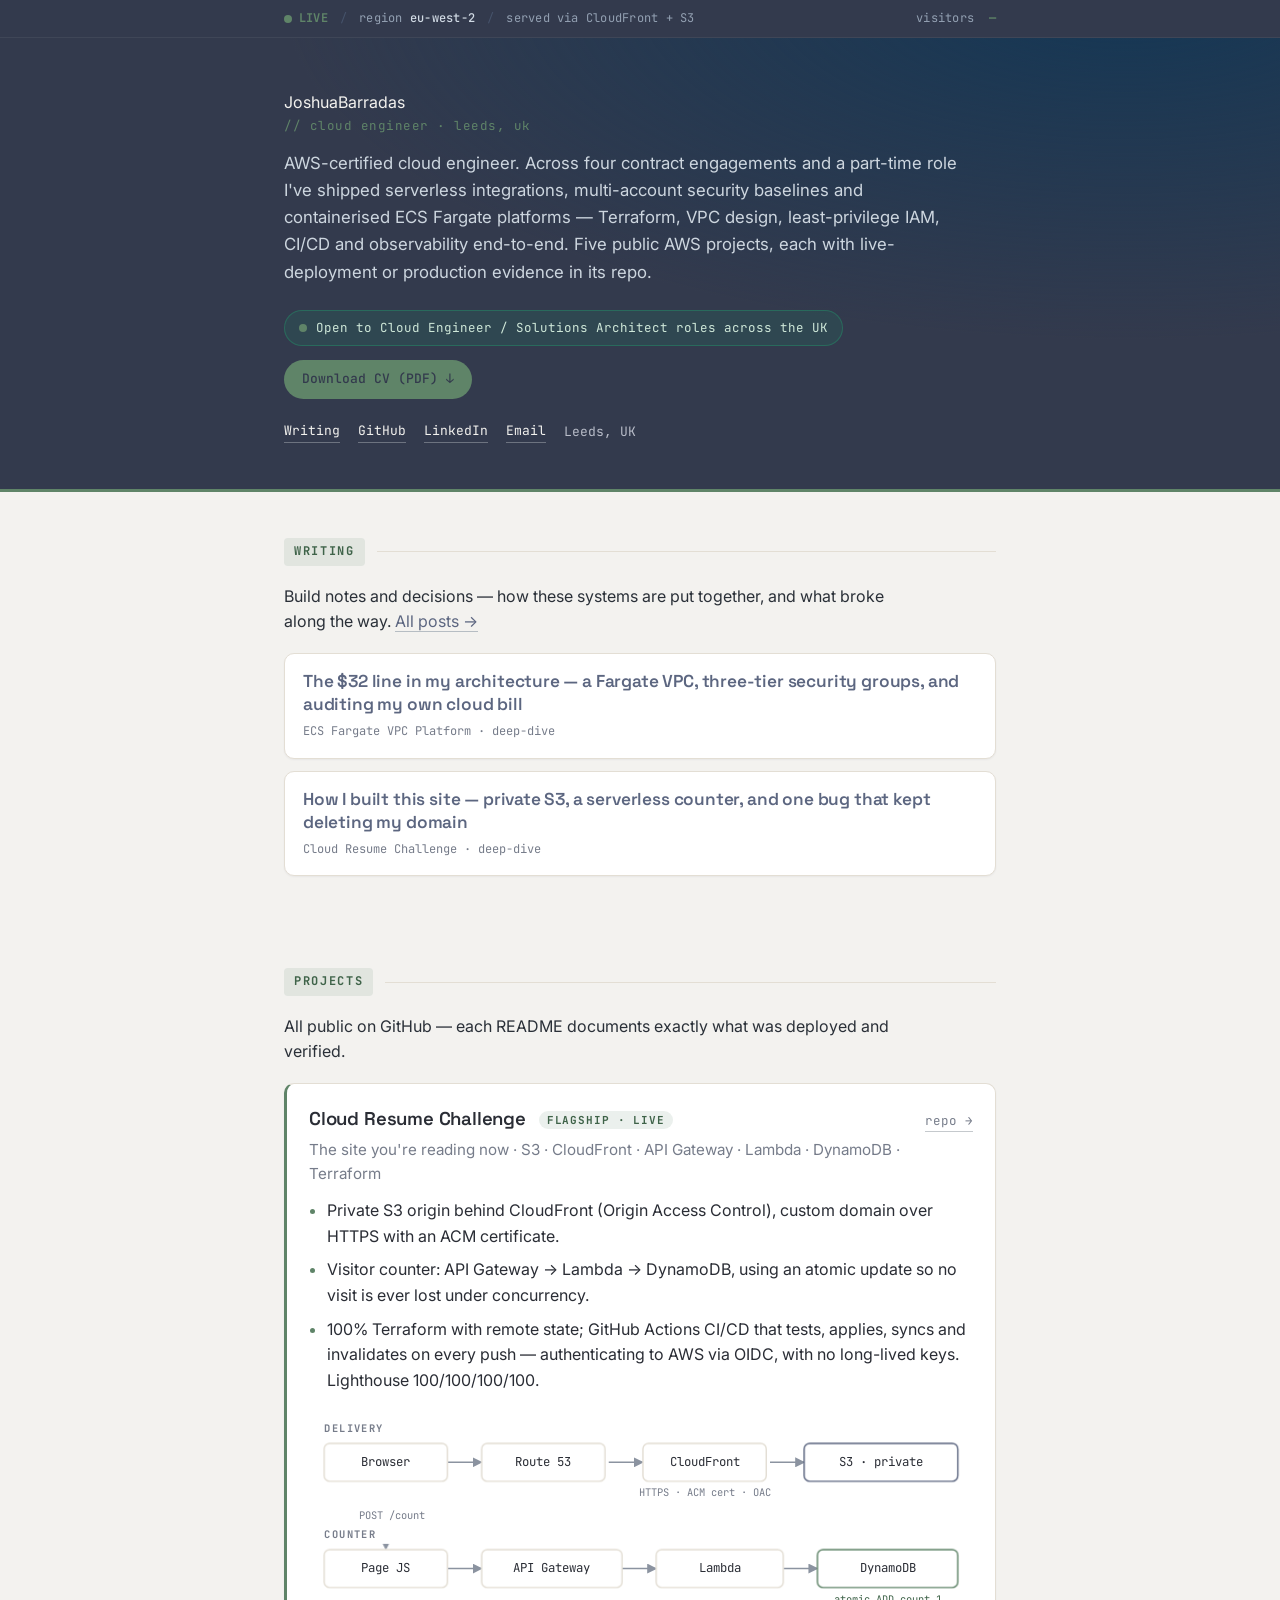
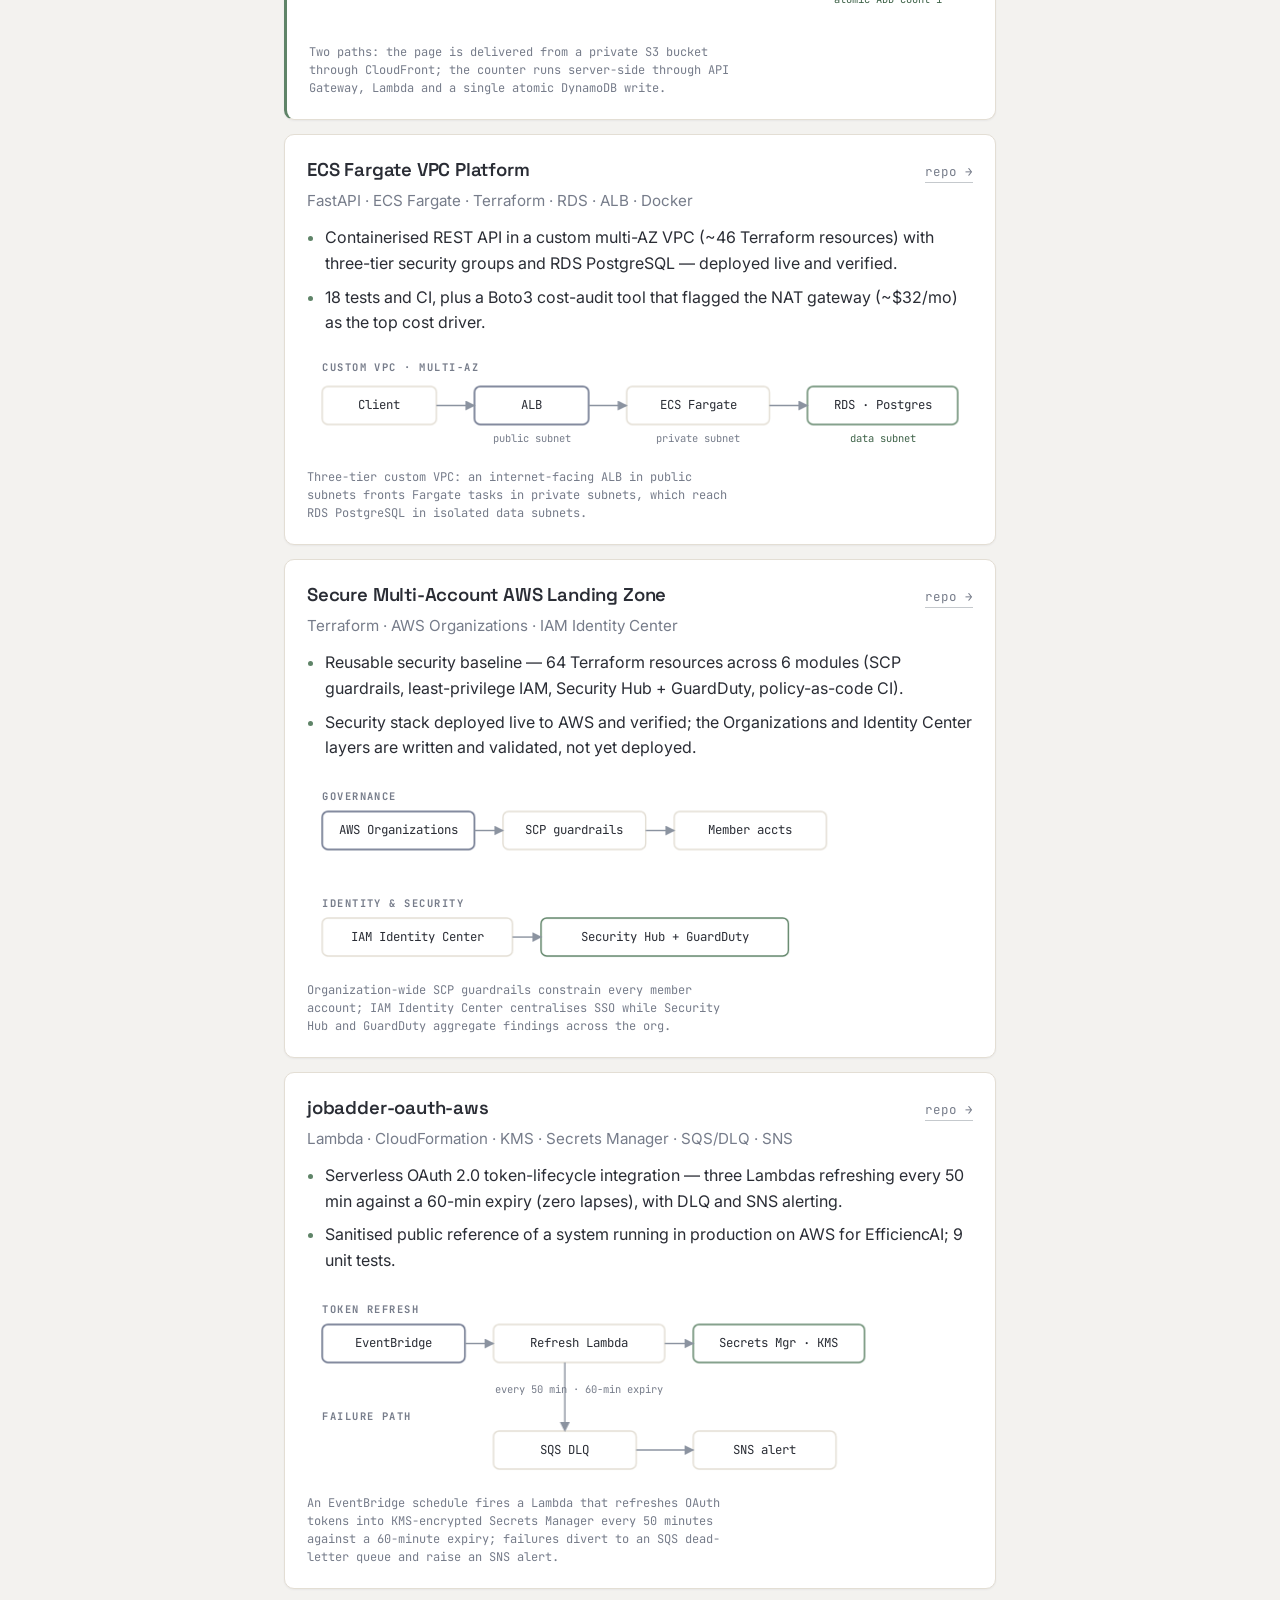
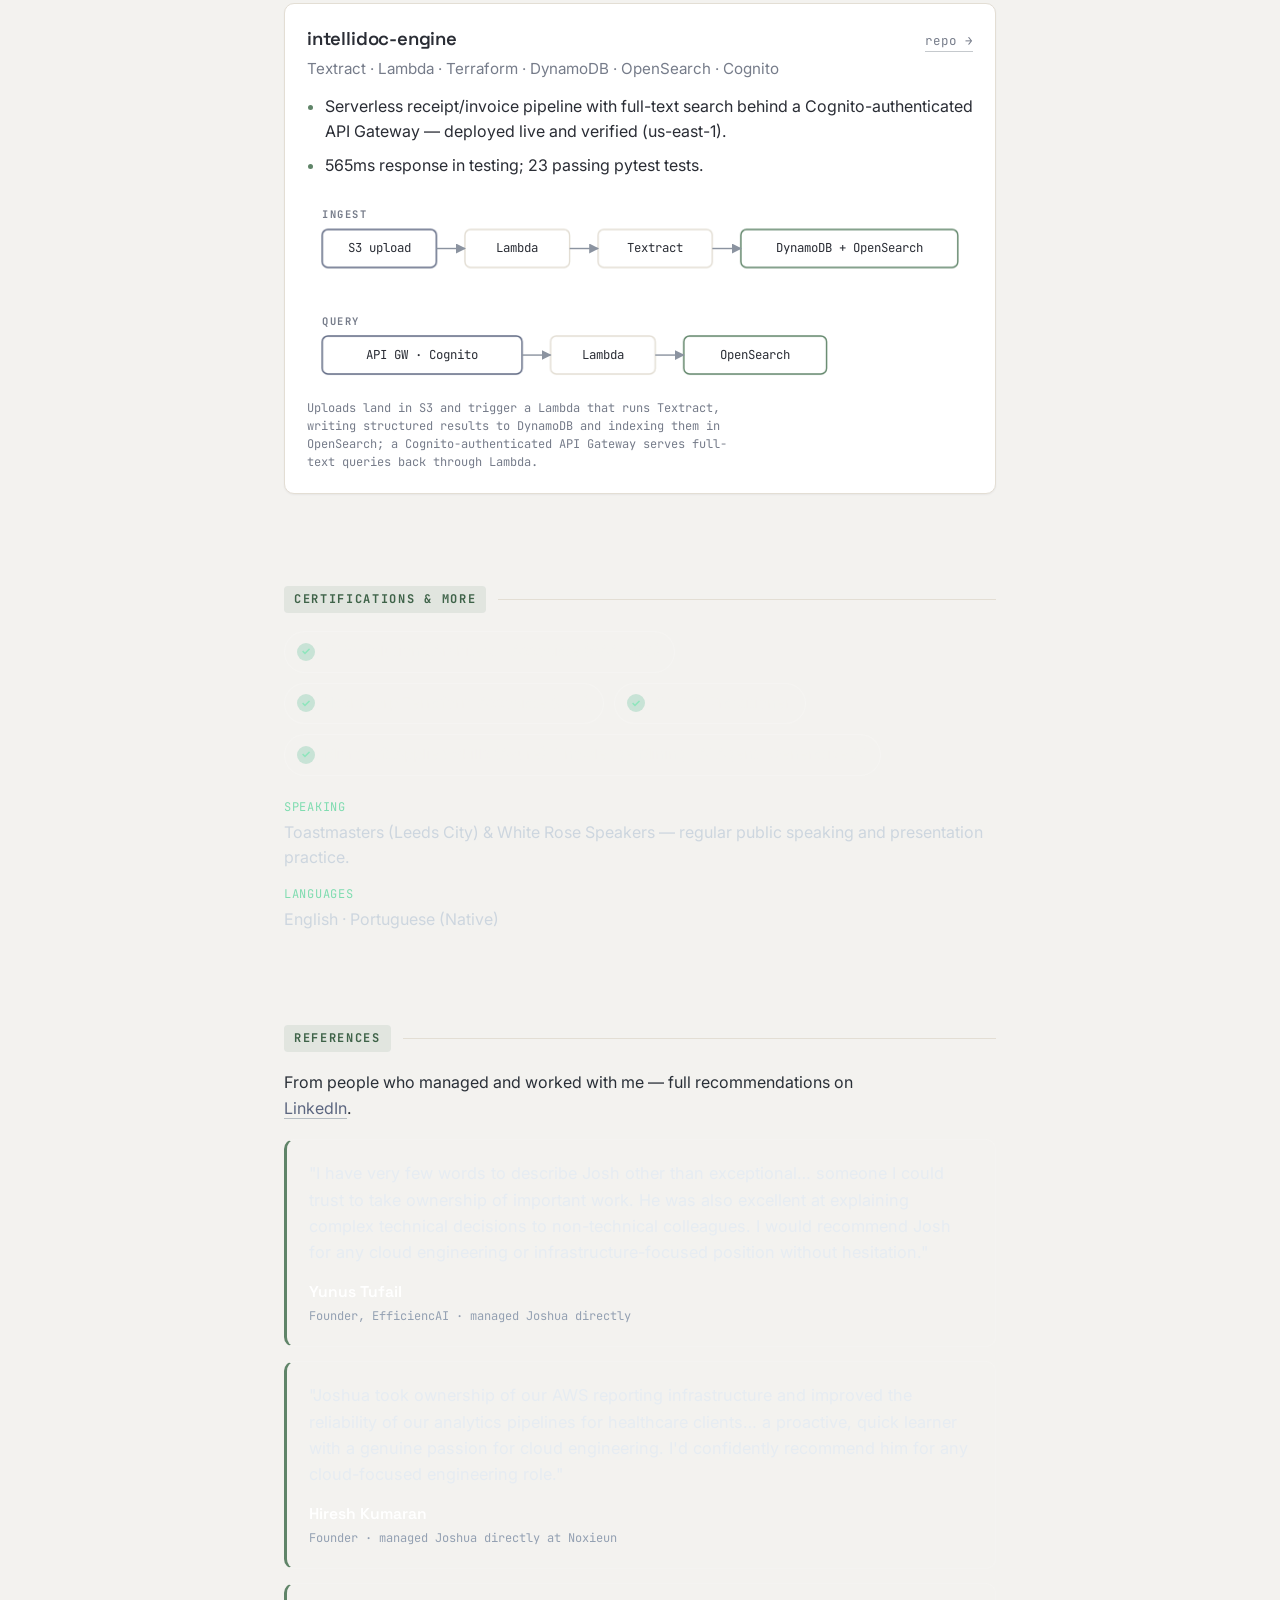
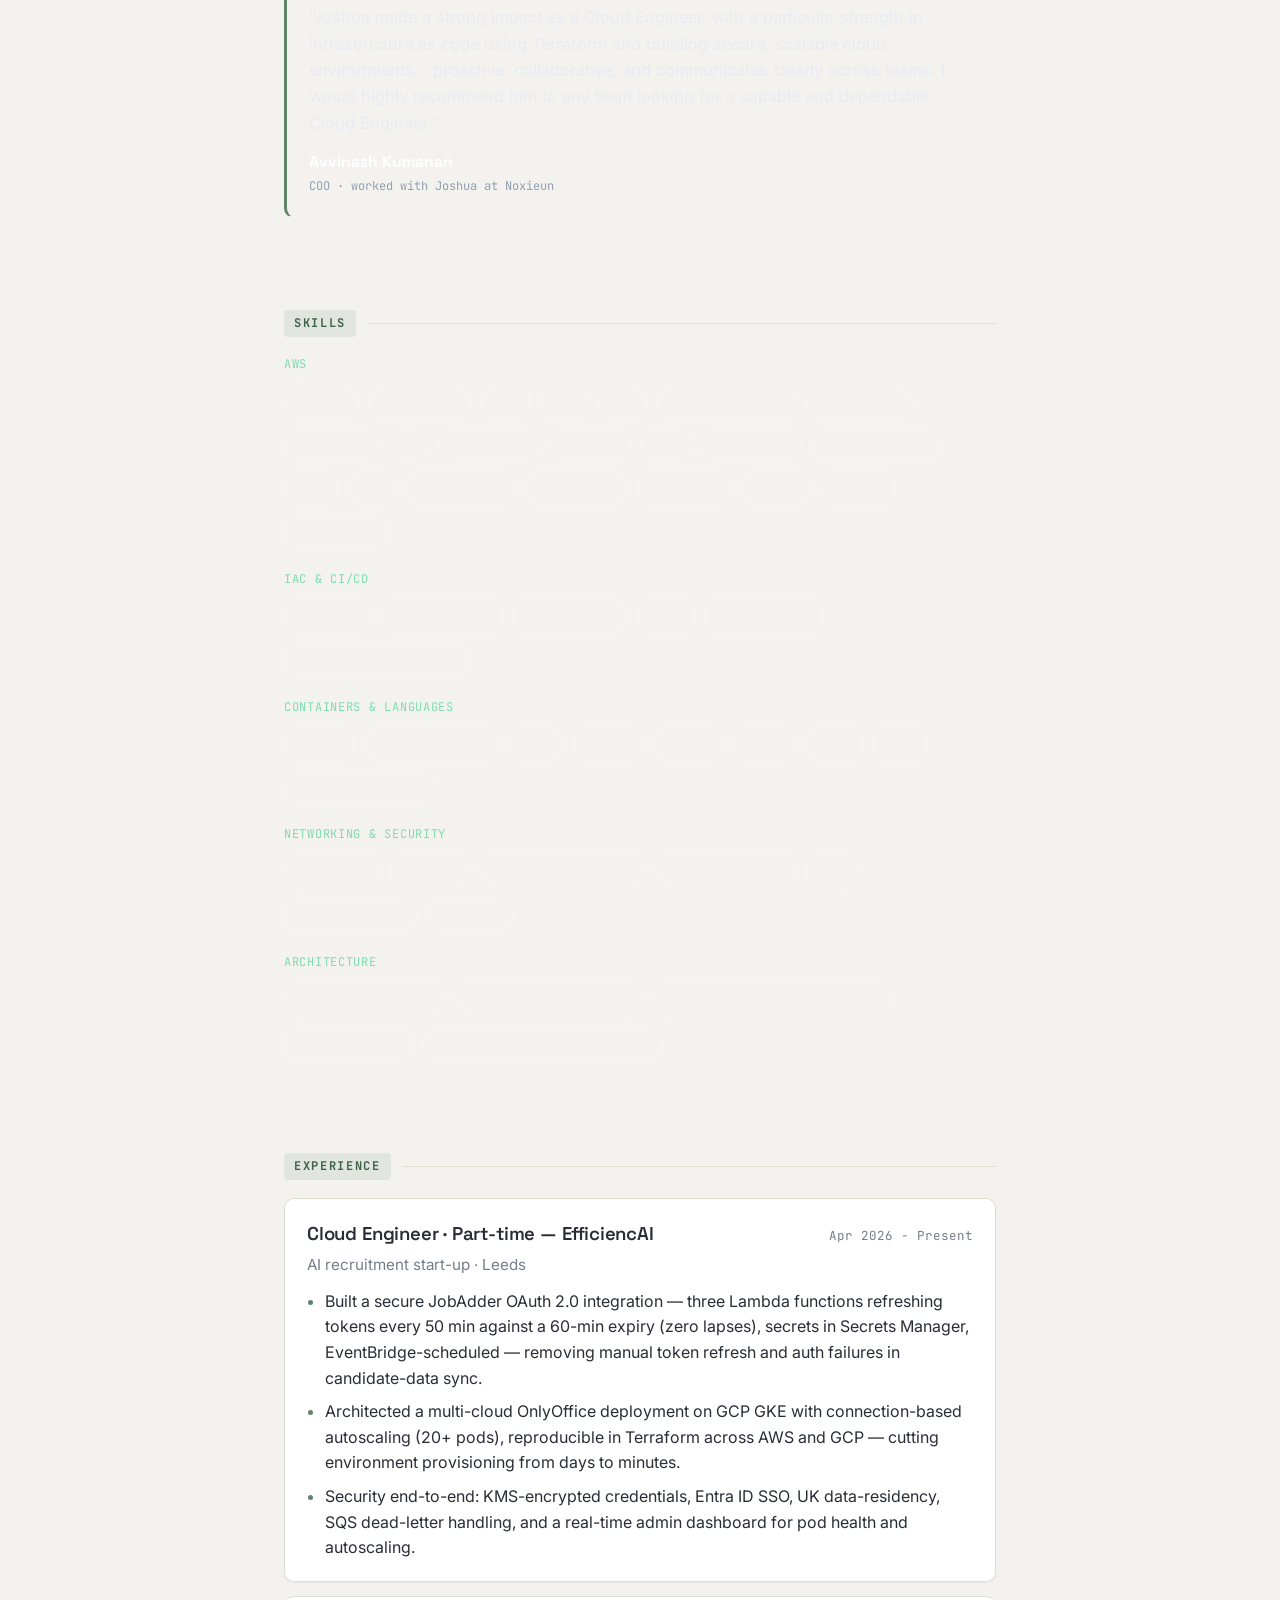
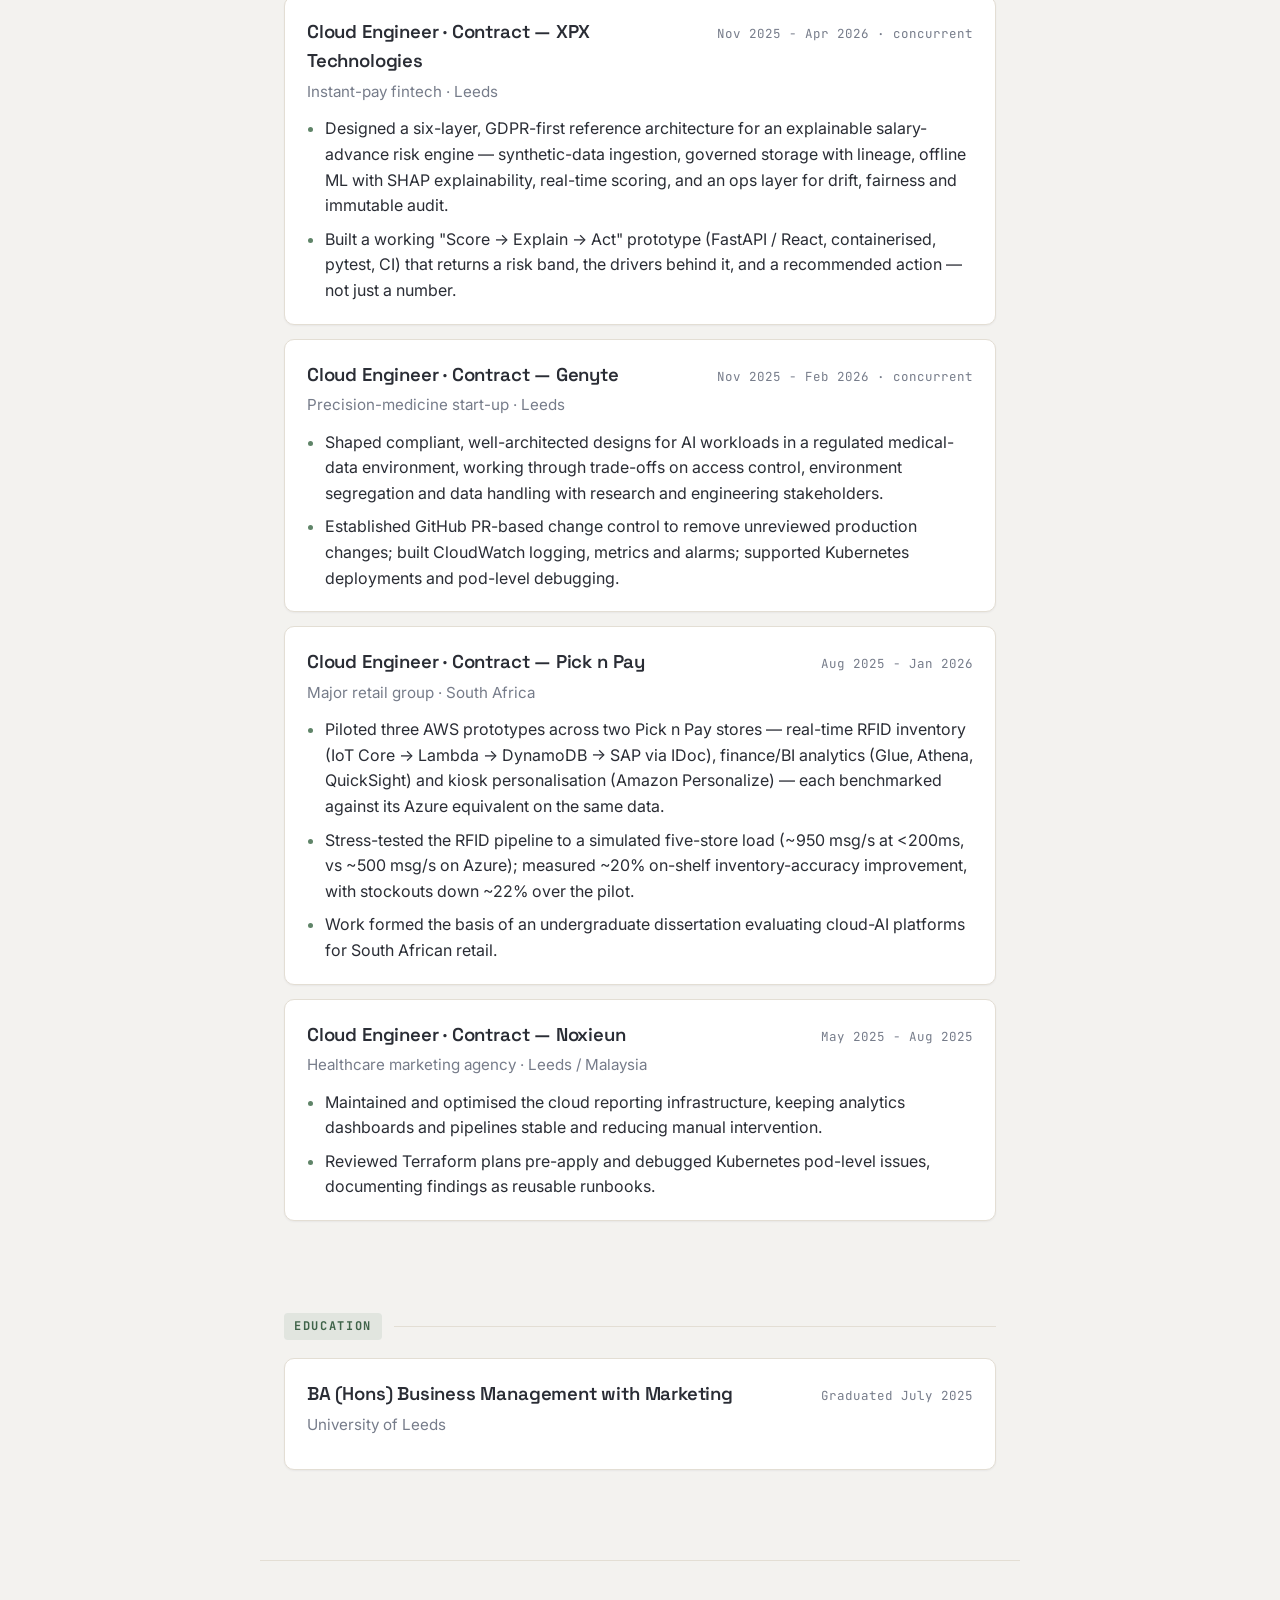
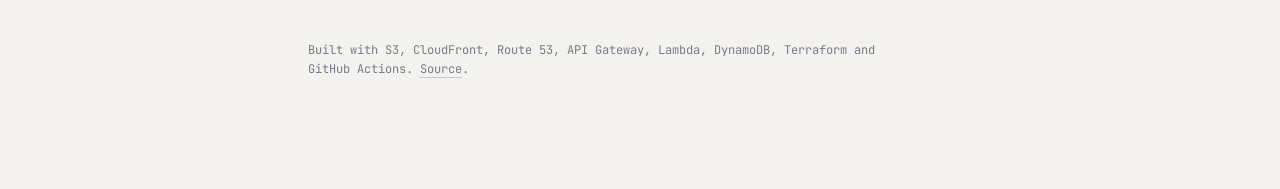
==== commit 739602b5: "Update index.html" ====
--- a/frontend/index.html
+++ b/frontend/index.html
@@ -66,12 +66,12 @@
   </header>
 
   <!-- MASTHEAD (navy) -->
-  <section class="masthead band--navy">
+  <section class="masthead">
     <div class="masthead__inner masthead__inner--cover">
       <h1 class="visually-hidden">Joshua Barradas — Cloud Engineer, Leeds, UK</h1>
-      <figure class="banner">
-        <img src="banner.png" alt="Joshua Barradas" />
-      </figure>
+      <div class="wordmark">
+        <span class="wordmark__first">Joshua</span><span class="wordmark__last">Barradas</span>
+      </div>
       <p class="masthead__eyebrow">// cloud engineer · leeds, uk</p>
       <p class="masthead__line">
         AWS-certified cloud engineer. Across four contract engagements and a
@@ -96,7 +96,7 @@
   </section>
 
   <main>
-    <section class="band band--navy reveal">
+    <section class="band reveal">
       <div class="band__inner">
         <div class="block">
           <h2 class="block__title"><span class="tag">WRITING</span></h2>
@@ -119,7 +119,7 @@
       </div>
     </section>
 
-    <section class="band band--navy reveal">
+    <section class="band reveal">
       <div class="band__inner">
         <div class="block">
           <h2 class="block__title"><span class="tag">PROJECTS</span></h2>
@@ -374,7 +374,7 @@
       </div>
     </section>
 
-    <section class="band band--navy reveal">
+    <section class="band reveal">
       <div class="band__inner">
         <div class="block">
           <h2 class="block__title"><span class="tag">CERTIFICATIONS &amp; MORE</span></h2>
@@ -398,7 +398,7 @@
       </div>
     </section>
 
-    <section class="band band--navy reveal">
+    <section class="band reveal">
       <div class="band__inner">
         <div class="block">
           <h2 class="block__title"><span class="tag">REFERENCES</span></h2>
@@ -430,7 +430,7 @@
       </div>
     </section>
 
-    <section class="band band--navy reveal">
+    <section class="band reveal">
       <div class="band__inner">
         <div class="block">
           <h2 class="block__title"><span class="tag">SKILLS</span></h2>
@@ -470,7 +470,7 @@
       </div>
     </section>
 
-    <section class="band band--navy reveal">
+    <section class="band reveal">
       <div class="band__inner">
         <div class="block">
           <h2 class="block__title"><span class="tag">EXPERIENCE</span></h2>
@@ -592,7 +592,7 @@
       </div>
     </section>
 
-    <section class="band band--navy reveal">
+    <section class="band reveal">
       <div class="band__inner">
         <div class="block">
           <h2 class="block__title"><span class="tag">EDUCATION</span></h2>
@@ -609,7 +609,7 @@
 
   </main>
 
-  <footer class="foot band band--navy">
+  <footer class="foot band">
     <div class="band__inner">
       <p>
         Built with S3, CloudFront, Route&nbsp;53, API&nbsp;Gateway, Lambda,
--- a/frontend/styles.css
+++ b/frontend/styles.css
@@ -11,30 +11,34 @@
 */
 
 :root {
-  --paper:    #faf8f4;   /* warm page background */
+  --paper:    #f3f2ef;   /* warm off-white page (from banner) */
   --panel:    #ffffff;   /* cards */
-  --ink:      #141a21;   /* body text */
-  --muted:    #5b6470;   /* secondary text */
-  --hairline: #e7e3da;   /* borders on paper */
-
-  --navy-900: #0c2033;   /* masthead band + status bar */
-  --navy-700: #16324f;   /* headings */
-  --navy-600: #1d4266;   /* deep accents */
-
-  --live:     #1fa971;   /* live / verified — the single accent */
-  --live-ink: #0c6b45;
-  --live-tint:rgba(31,169,113,0.10);
-
-  --on-band:      #f4f7f9; /* text on navy */
-  --on-band-dim:  #aeb9c5; /* secondary text on navy */
+  --ink:      #2a2d35;   /* body text — charcoal from banner */
+  --muted:    #767c8a;   /* secondary text */
+  --hairline: #e3ded4;   /* borders on paper */
+
+  --sand:     #d7d3c9;   /* NEW — circle/accent tone from your profile */
+  --sand-soft:#e6e2d9;   /* NEW — soft sand for tag/pill fills */
+
+  /* slate ramp (names kept so the rest of the CSS is untouched) */
+  --navy-900: #333a4d;   /* masthead band + status bar — soft dark slate */
+  --navy-700: #5c6680;   /* headings — the "BARRADAS" slate */
+  --navy-600: #474f66;   /* deep accents */
+
+  --live:     #5f8468;   /* live / verified — muted sage, the single accent */
+  --live-ink: #3f6349;
+  --live-tint:rgba(95,132,104,0.12);
+
+  --on-band:      #f3f2ef; /* text on band */
+  --on-band-dim:  #b9bdc9; /* secondary text on band */
 
   --f-display: "Space Grotesk", system-ui, sans-serif;
   --f-body:    "Inter", system-ui, sans-serif;
   --f-mono:    "JetBrains Mono", ui-monospace, monospace;
 
   --maxw: 760px;
-  --shadow-sm: 0 1px 2px rgba(12,32,51,0.06);
-  --shadow:    0 10px 30px -14px rgba(12,32,51,0.30);
+  --shadow-sm: 0 1px 2px rgba(51,58,77,0.06);
+  --shadow:    0 10px 30px -14px rgba(51,58,77,0.28);
 }
 
 * { box-sizing: border-box; }
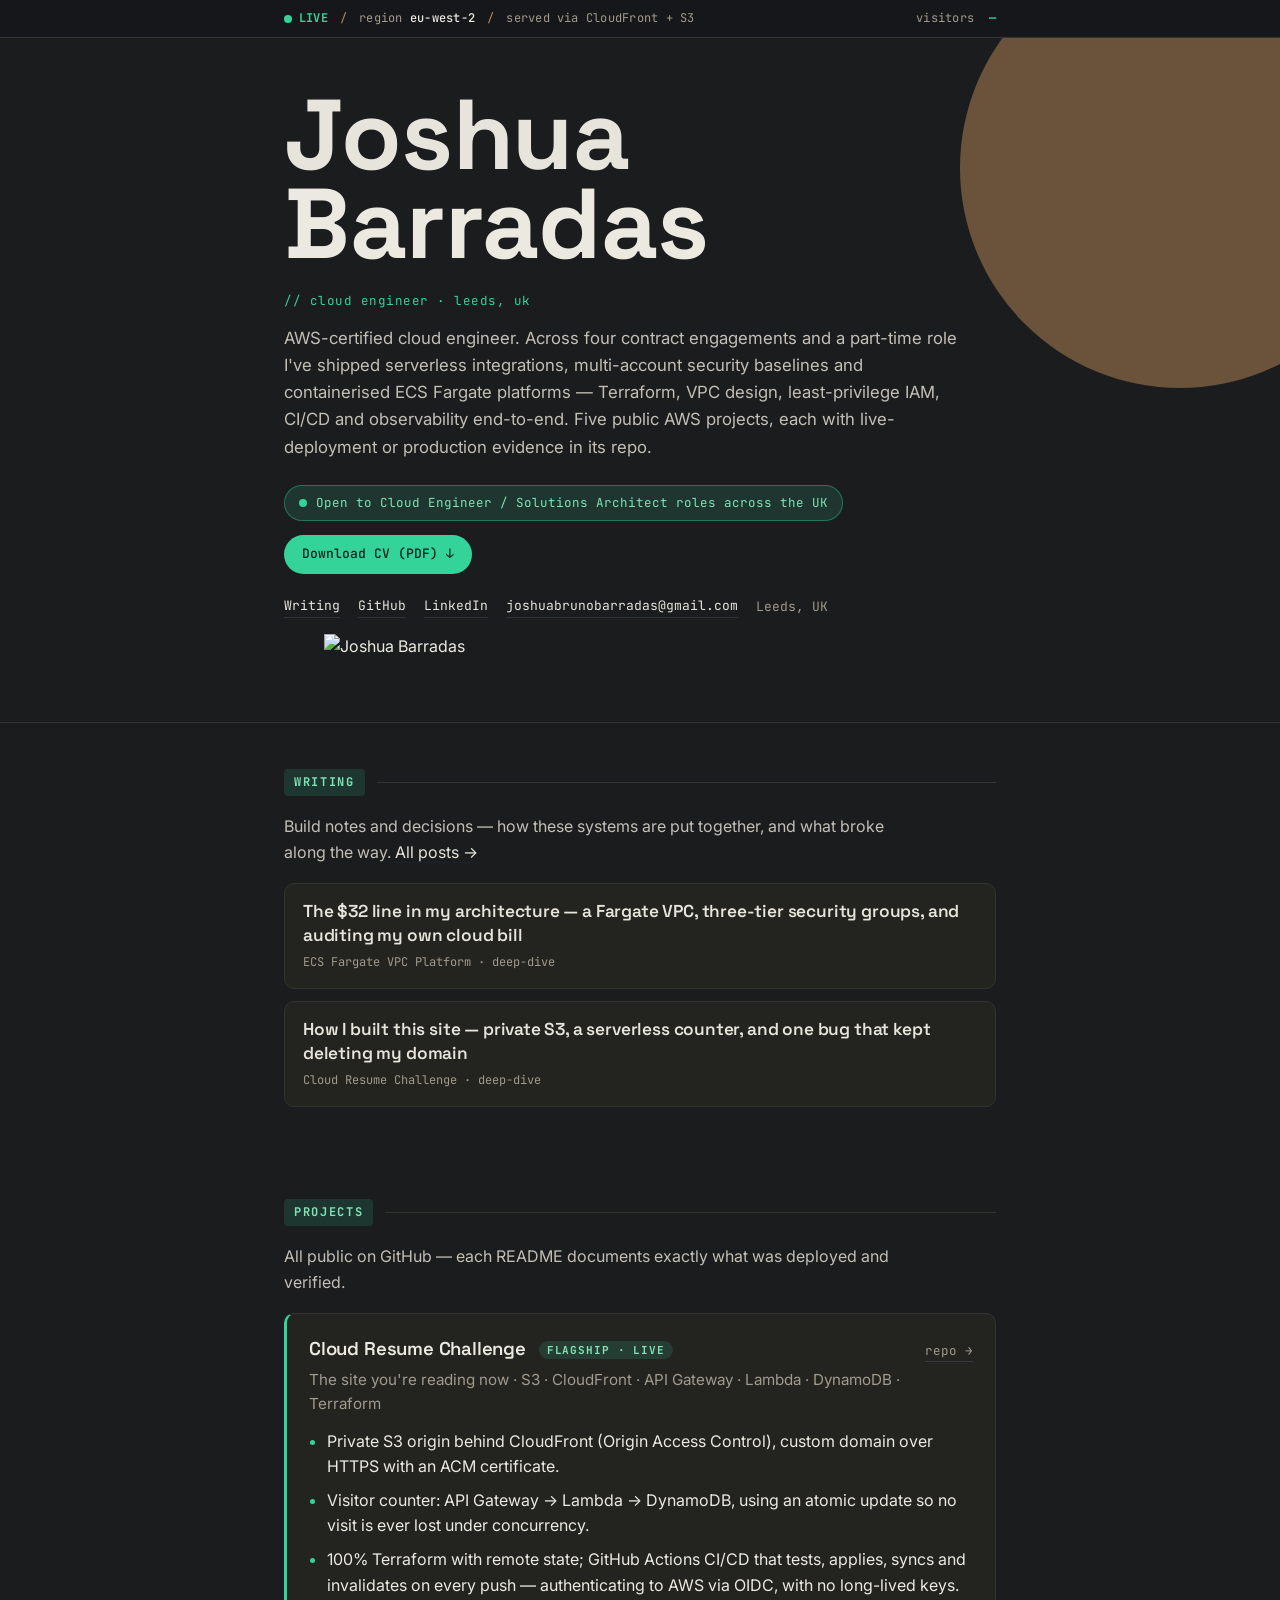
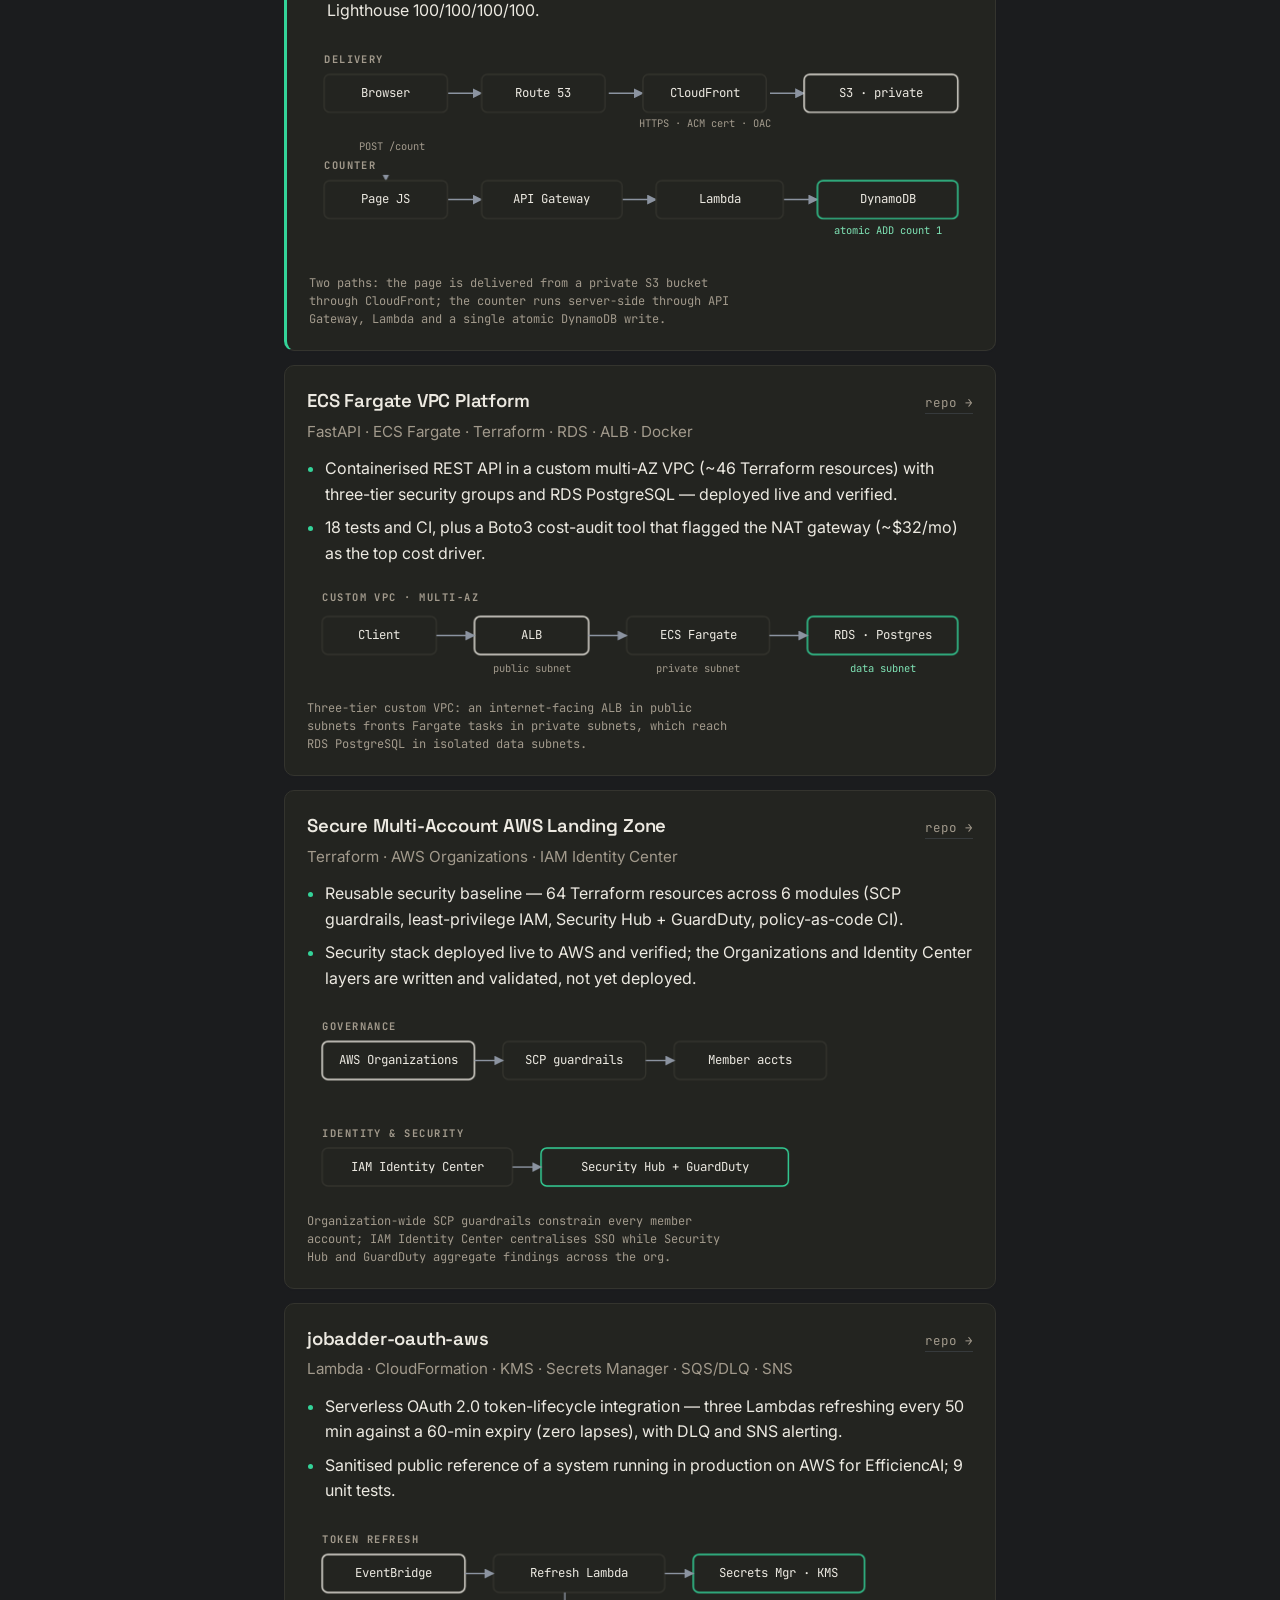
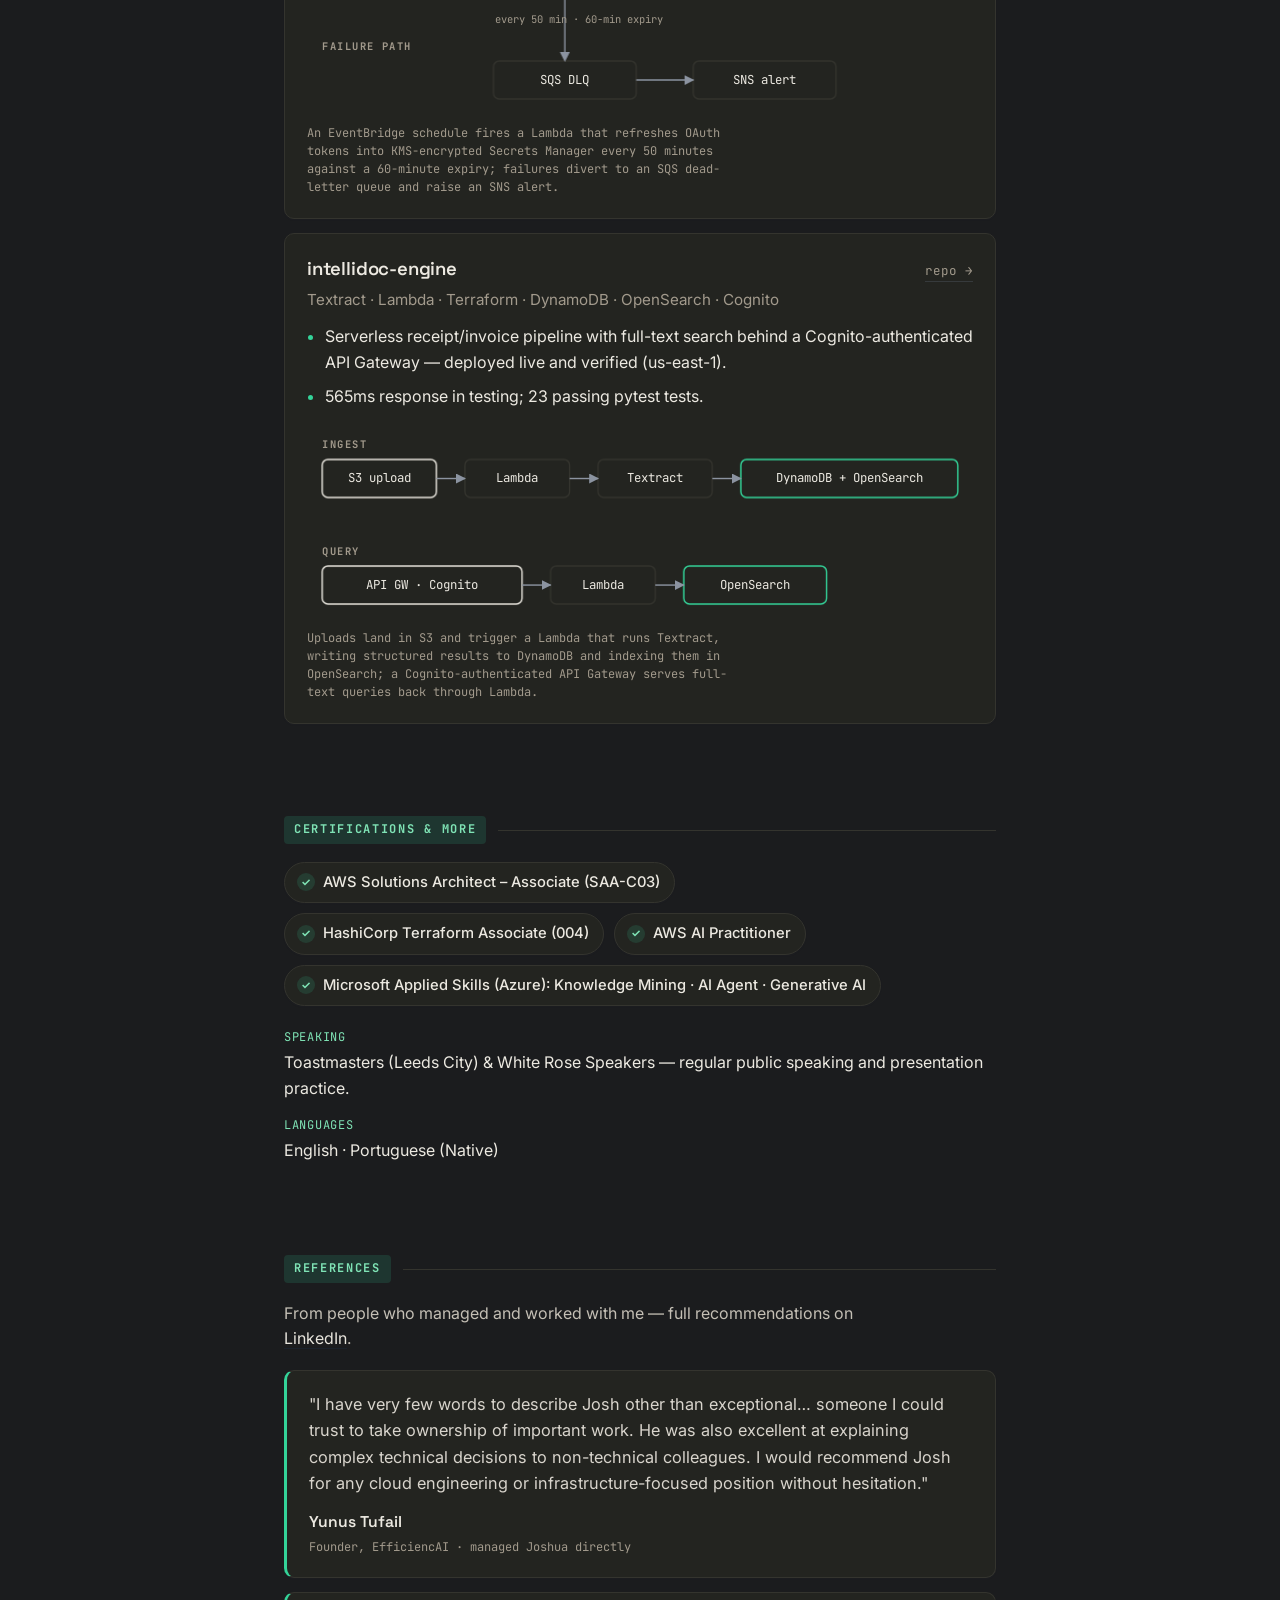
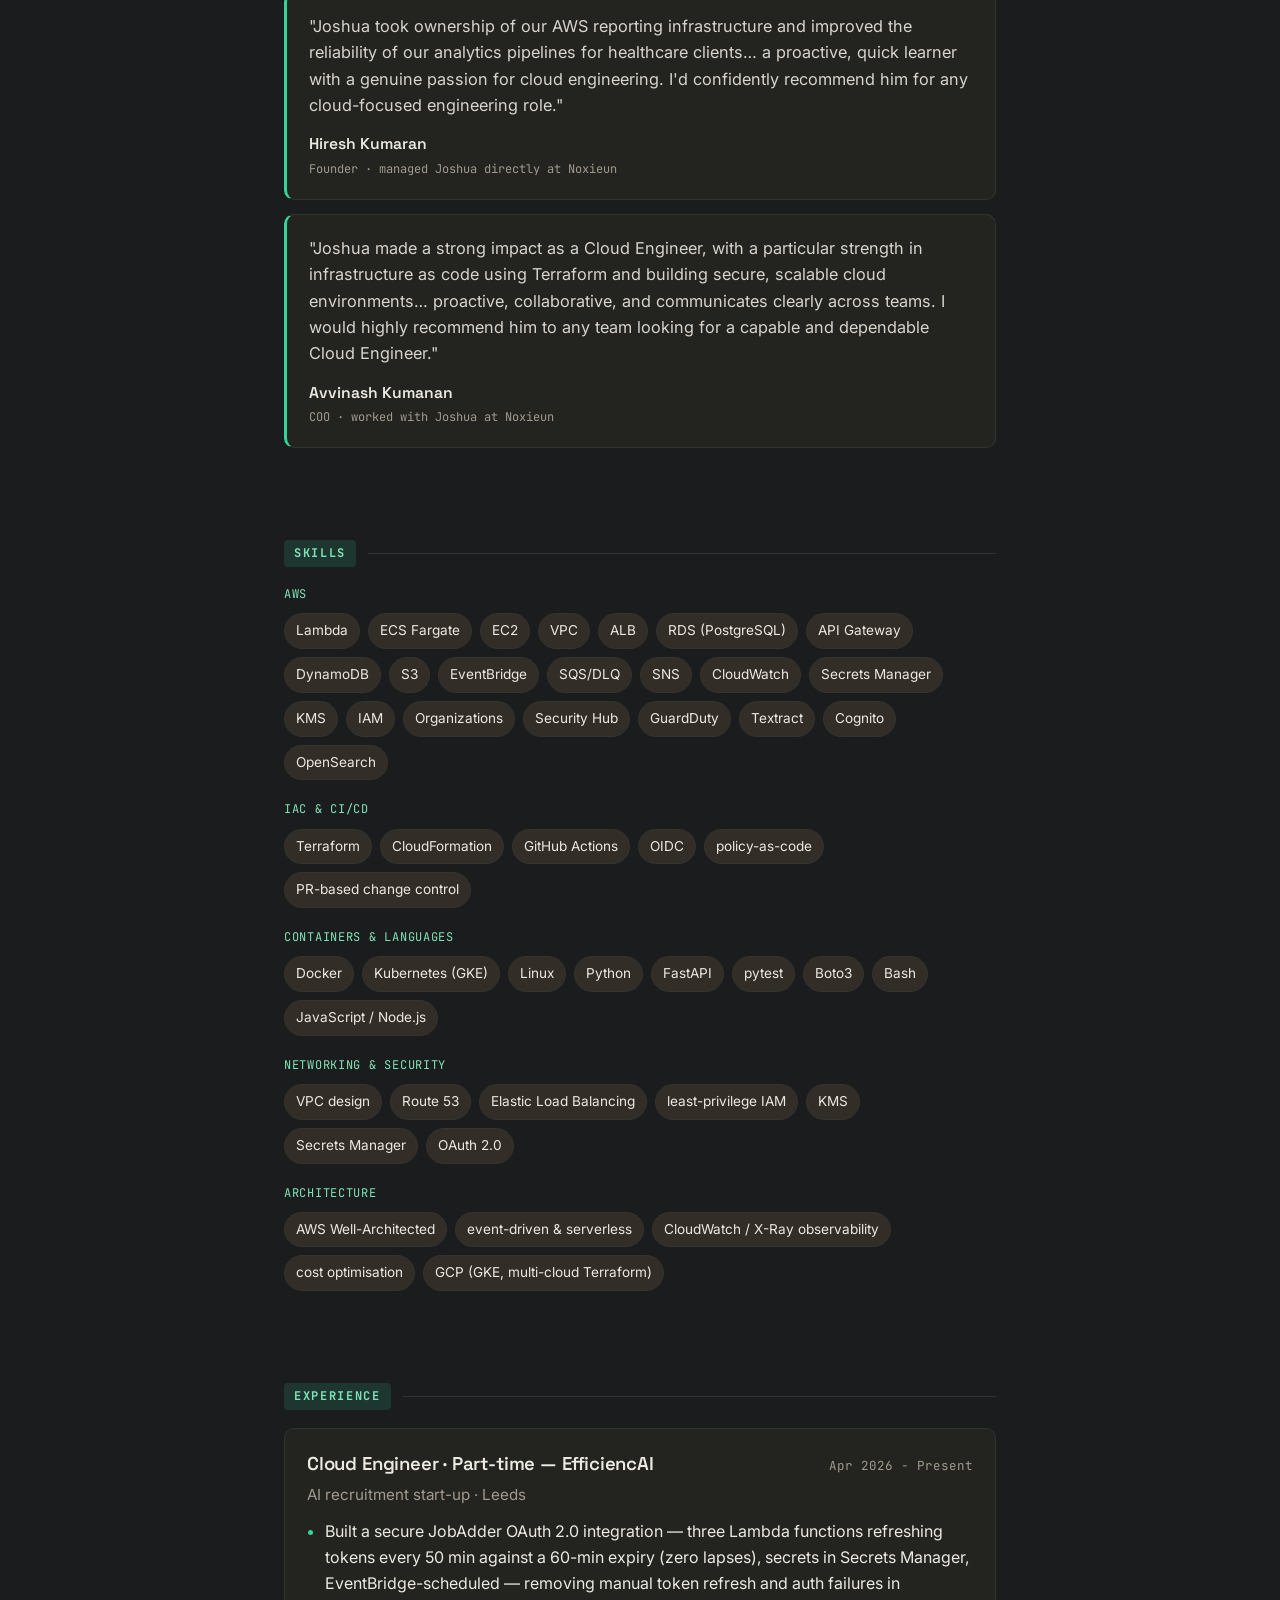
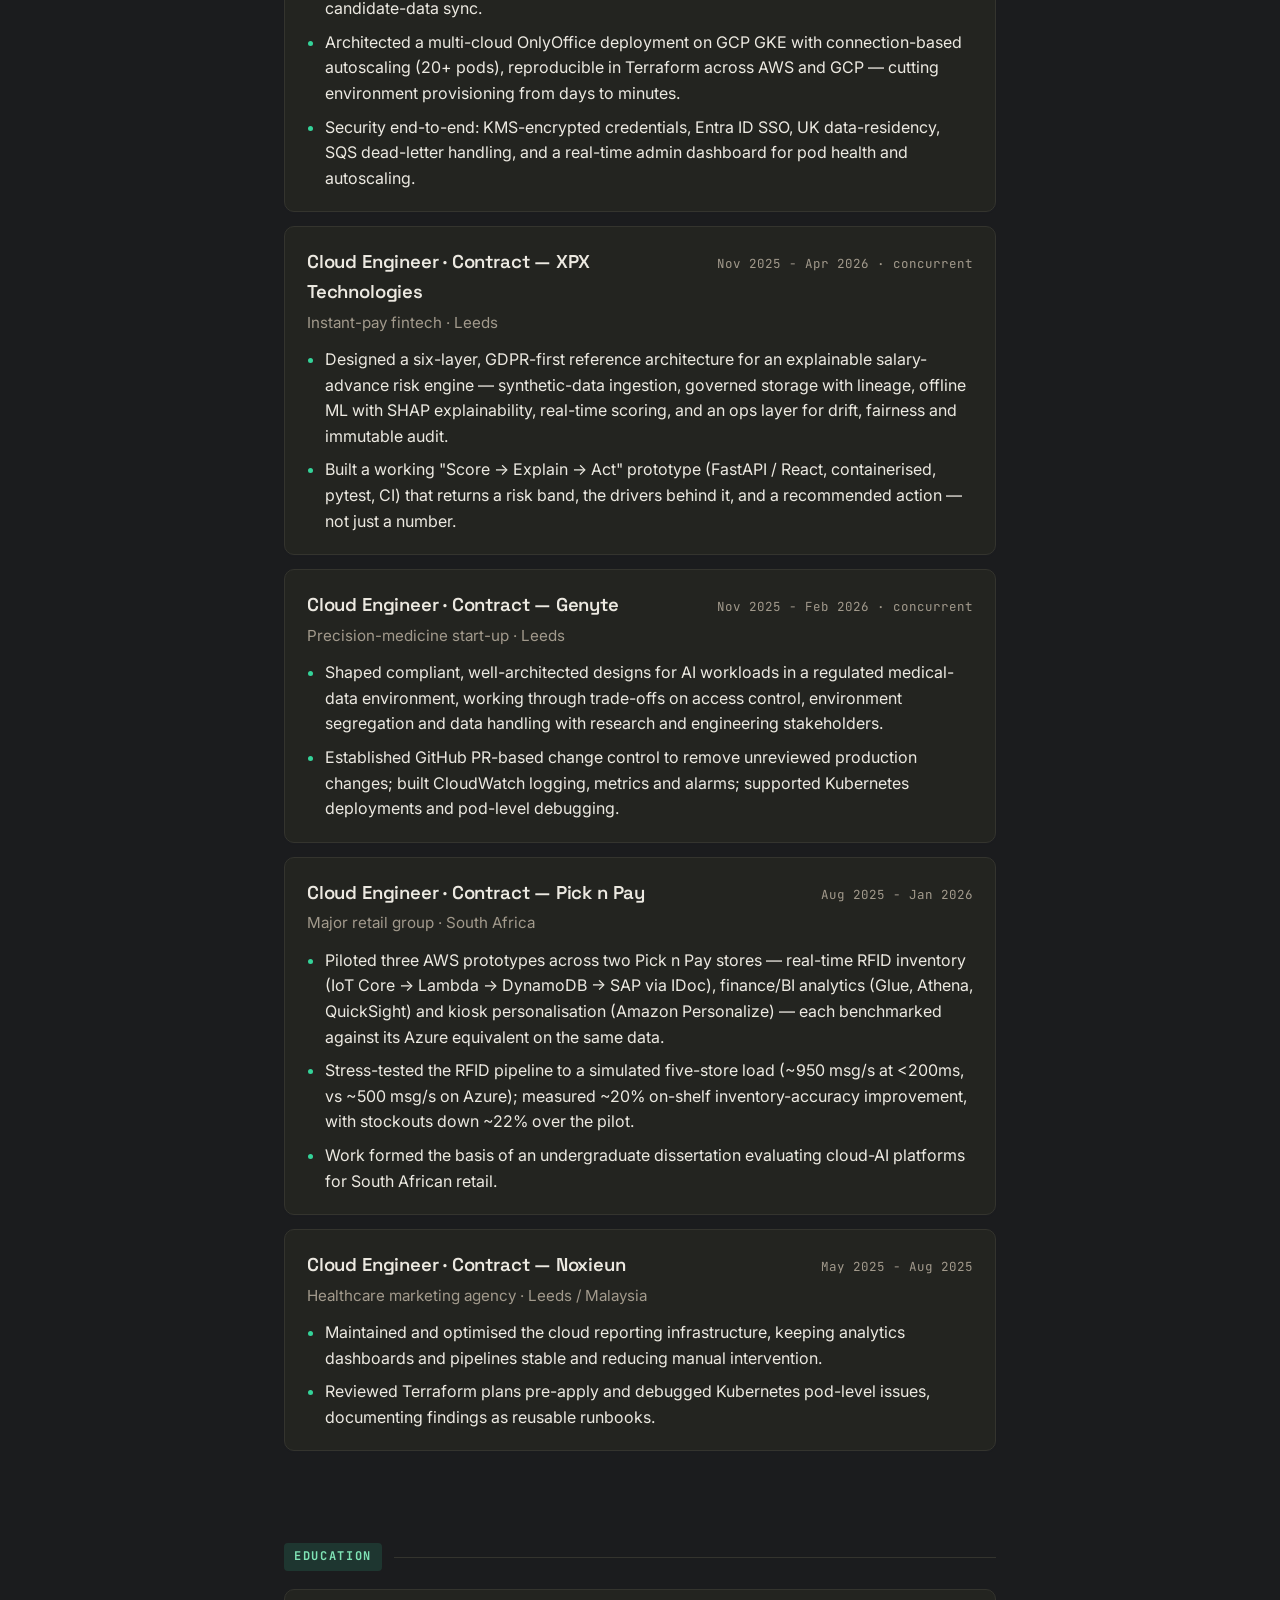
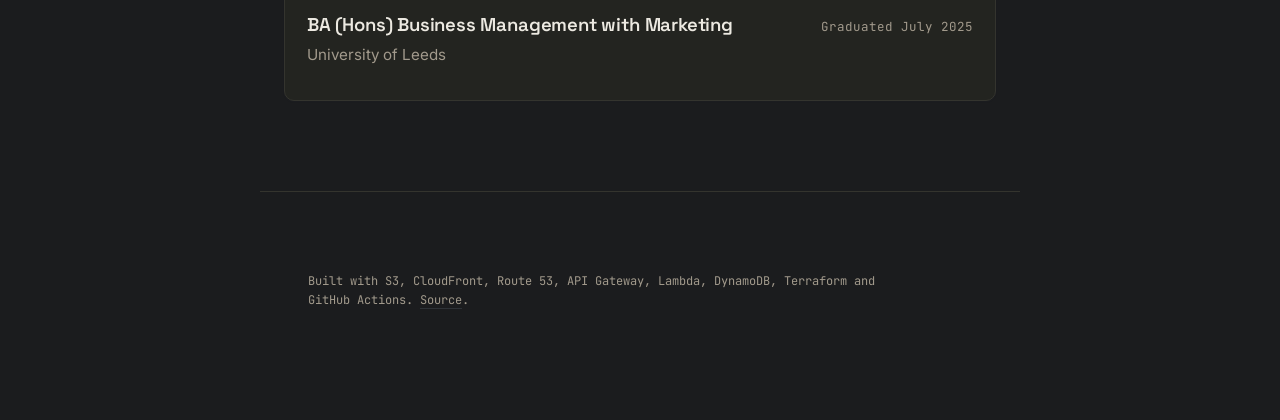
==== commit a26459c5: "Update email link and add profile image" ====
--- a/frontend/index.html
+++ b/frontend/index.html
@@ -68,6 +68,7 @@
   <!-- MASTHEAD (navy) -->
   <section class="masthead">
     <div class="masthead__inner masthead__inner--cover">
+      <div class="masthead__text">
       <h1 class="visually-hidden">Joshua Barradas — Cloud Engineer, Leeds, UK</h1>
       <div class="wordmark">
         <span class="wordmark__first">Joshua</span><span class="wordmark__last">Barradas</span>
@@ -89,9 +90,13 @@
         <a href="/writing.html">Writing</a>
         <a href="https://github.com/Joshuabarradas234">GitHub</a>
         <a href="https://www.linkedin.com/in/joshua-barradas-433292212">LinkedIn</a>
-        <a href="mailto:joshuabrunobarradas@gmail.com">Email</a>
+        <a href="mailto:joshuabrunobarradas@gmail.com" title="Email Joshua">joshuabrunobarradas@gmail.com</a>
         <span class="masthead__loc">Leeds, UK</span>
       </nav>
+      </div>
+      <figure class="masthead__portrait">
+        <img src="profile.png" alt="Joshua Barradas" width="298" height="298" />
+      </figure>
     </div>
   </section>
 
--- a/frontend/styles.css
+++ b/frontend/styles.css
@@ -11,26 +11,26 @@
 */
 
 :root {
-  --paper:    #f3f2ef;   /* warm off-white page (from banner) */
-  --panel:    #ffffff;   /* cards */
-  --ink:      #2a2d35;   /* body text — charcoal from banner */
-  --muted:    #767c8a;   /* secondary text */
-  --hairline: #e3ded4;   /* borders on paper */
-
-  --sand:     #d7d3c9;   /* NEW — circle/accent tone from your profile */
-  --sand-soft:#e6e2d9;   /* NEW — soft sand for tag/pill fills */
-
-  /* slate ramp (names kept so the rest of the CSS is untouched) */
-  --navy-900: #333a4d;   /* masthead band + status bar — soft dark slate */
-  --navy-700: #5c6680;   /* headings — the "BARRADAS" slate */
-  --navy-600: #474f66;   /* deep accents */
-
-  --live:     #5f8468;   /* live / verified — muted sage, the single accent */
-  --live-ink: #3f6349;
-  --live-tint:rgba(95,132,104,0.12);
-
-  --on-band:      #f3f2ef; /* text on band */
-  --on-band-dim:  #b9bdc9; /* secondary text on band */
+  --paper:    #1b1c1e;   /* charcoal page background */
+  --panel:    #232420;   /* elevated cards */
+  --ink:      #ece9e1;   /* primary text — warm off-white */
+  --muted:    #a29a8c;   /* secondary text — warm grey */
+  --hairline: #34342e;   /* borders on charcoal */
+
+  --sand:     #b98a56;   /* brighter oak brown — circle / warm accent */
+  --sand-soft:rgba(185,138,86,0.15); /* brown tint for pill fills */
+
+  /* light-text ramp (names kept so the rest of the CSS is untouched) */
+  --navy-900: #16171a;   /* status bar / darkest surface */
+  --navy-700: #e7e4dc;   /* headings + links — off-white */
+  --navy-600: #cfcabf;   /* deep accents */
+
+  --live:     #34d399;   /* emerald — the single bright accent */
+  --live-ink: #7fe3b5;   /* light emerald for labels / text on dark */
+  --live-tint:rgba(52,211,153,0.14);
+
+  --on-band:      #ece9e1; /* text on band */
+  --on-band-dim:  #a29a8c; /* secondary text on band */
 
   --f-display: "Space Grotesk", system-ui, sans-serif;
   --f-body:    "Inter", system-ui, sans-serif;
@@ -59,8 +59,8 @@
 .statusbar {
   position: sticky; top: 0; z-index: 10;
   background: var(--navy-900);
-  color: #e9ede9;
-  border-bottom: 1px solid rgba(255,255,255,0.06);
+  color: var(--ink);
+  border-bottom: 1px solid var(--hairline);
 }
 .statusbar__inner {
   max-width: var(--maxw); margin: 0 auto; padding: 9px 24px;
@@ -70,34 +70,39 @@
 .status { display: inline-flex; align-items: center; gap: 7px; }
 .status__dot {
   width: 8px; height: 8px; border-radius: 50%; background: var(--live);
-  box-shadow: 0 0 0 0 rgba(31,169,113,0.7); animation: pulse 2.4s ease-out infinite;
+  box-shadow: 0 0 0 0 rgba(52,211,153,0.6); animation: pulse 2.4s ease-out infinite;
 }
 .status__label { color: var(--live); font-weight: 700; }
-.statusbar__sep { color: #46536b; }
-.statusbar__meta { color: #93a0b2; }
-.statusbar__meta b { color: #d1dae4; font-weight: 500; }
+.statusbar__sep { color: var(--sand); }
+.statusbar__meta { color: var(--muted); }
+.statusbar__meta b { color: var(--ink); font-weight: 500; }
 .statusbar__spacer { flex: 1; }
 .telemetry { display: inline-flex; align-items: baseline; gap: 8px; }
-.telemetry__label { color: #93a0b2; }
+.telemetry__label { color: var(--muted); }
 .telemetry__value {
   color: var(--live); font-weight: 700; font-variant-numeric: tabular-nums;
   min-width: 2ch; text-align: right;
 }
 @keyframes pulse {
-  0%   { box-shadow: 0 0 0 0 rgba(31,169,113,0.6); }
-  70%  { box-shadow: 0 0 0 7px rgba(31,169,113,0); }
-  100% { box-shadow: 0 0 0 0 rgba(31,169,113,0); }
+  0%   { box-shadow: 0 0 0 0 rgba(52,211,153,0.55); }
+  70%  { box-shadow: 0 0 0 7px rgba(52,211,153,0); }
+  100% { box-shadow: 0 0 0 0 rgba(52,211,153,0); }
 }
 
 /* ---------- Masthead (control-panel header) ---------- */
 .masthead {
-  background:
-    radial-gradient(120% 140% at 88% -10%, #143755 0%, rgba(20,55,85,0) 55%),
-    var(--navy-900);
-  color: var(--on-band);
-  border-bottom: 3px solid var(--live);
+  position: relative; overflow: hidden;
+  background: var(--paper);
+  color: var(--ink);
+  border-bottom: 1px solid var(--hairline);
+}
+.masthead::before {
+  content: ""; position: absolute; top: -90px; right: -120px;
+  width: 440px; height: 440px; border-radius: 50%;
+  background: var(--sand); opacity: 0.5; z-index: 0; pointer-events: none;
 }
 .masthead__inner {
+  position: relative; z-index: 1;
   max-width: var(--maxw); margin: 0 auto; padding: 52px 24px 46px;
   display: grid; grid-template-columns: 1fr 200px; gap: 40px; align-items: center;
 }
@@ -112,18 +117,18 @@
 }
 .masthead__line {
   font-size: 1.05rem; line-height: 1.62; max-width: 54ch; margin: 0 0 24px;
-  color: #cdd6df;
+  color: #c4bfb5;
 }
 .masthead__links {
   display: flex; flex-wrap: wrap; align-items: center; gap: 10px 18px;
   font-family: var(--f-mono); font-size: 13px;
 }
 .masthead__links a {
-  color: var(--on-band); border-bottom: 1px solid rgba(244,247,249,0.3);
+  color: var(--navy-700); border-bottom: 1px solid rgba(92,102,128,0.3);
   padding-bottom: 1px; transition: border-color .15s, color .15s;
 }
 .masthead__links a:hover { color: var(--live); border-color: var(--live); }
-.masthead__loc { color: var(--on-band-dim); }
+.masthead__loc { color: var(--muted); }
 
 /* portrait framed as a monitored node */
 .masthead__portrait { justify-self: center; }
@@ -181,7 +186,7 @@
   font-family: var(--f-mono); font-size: 12px; font-weight: 700; letter-spacing: 0.14em;
   color: var(--live-ink); background: var(--live-tint); padding: 4px 10px; border-radius: 4px;
 }
-.block__lede { margin: 0 0 18px; color: #2a3038; max-width: 62ch; }
+.block__lede { margin: 0 0 18px; color: #c4bfb5; max-width: 62ch; }
 .block__lede a { border-bottom: 1px solid rgba(22,50,79,0.28); }
 
 /* ---------- Entries as cards ---------- */
@@ -212,7 +217,7 @@
 .diagram { margin: 20px 0 2px; }
 .diagram svg { width: 100%; height: auto; display: block; }
 .dgm-lane { font-family: var(--f-mono); font-size: 11px; font-weight: 700; letter-spacing: 0.14em; fill: var(--muted); }
-.dgm-box rect { fill: #fff; stroke: var(--hairline); stroke-width: 1.5; }
+.dgm-box rect { fill: var(--panel); stroke: var(--hairline); stroke-width: 1.5; }
 .dgm-box rect.dgm-box--edge { stroke: var(--navy-700); }
 .dgm-box rect.dgm-box--data { stroke: var(--live); }
 .dgm-label text { font-family: var(--f-mono); font-size: 13px; fill: var(--ink); text-anchor: middle; }
@@ -304,12 +309,13 @@
   position: absolute !important; width: 1px; height: 1px; padding: 0; margin: -1px;
   overflow: hidden; clip: rect(0 0 0 0); white-space: nowrap; border: 0;
 }
-.banner {
-  margin: 0 0 26px; background: #fff; border-radius: 14px; padding: 10px 16px;
-  border: 1px solid rgba(255,255,255,0.14);
-  box-shadow: 0 24px 50px -24px rgba(0,0,0,0.6);
-}
-.banner img { display: block; width: 100%; height: auto; border-radius: 6px; }
+.wordmark {
+  margin: 0 0 22px; font-family: var(--f-display); font-weight: 700;
+  line-height: 0.9; letter-spacing: -0.025em;
+}
+.wordmark__first, .wordmark__last { display: block; font-size: clamp(3rem, 11vw, 6.2rem); }
+.wordmark__first { color: var(--navy-700); }
+.wordmark__last  { color: var(--ink); }
 .masthead__inner--cover .masthead__line { max-width: 62ch; }
 
 /* ============================================================
@@ -320,14 +326,14 @@
 @media (prefers-reduced-motion: no-preference) {
 
   /* masthead entrance on load */
-  .masthead .banner,
+  .masthead .wordmark,
   .masthead__eyebrow,
   .masthead__line,
   .masthead__links {
     opacity: 0;
     animation: rise .7s cubic-bezier(.2,.7,.2,1) forwards;
   }
-  .masthead .banner      { animation-delay: .05s; }
+  .masthead .wordmark    { animation-delay: .05s; }
   .masthead__eyebrow     { animation-delay: .18s; }
   .masthead__line        { animation-delay: .28s; }
   .masthead__links       { animation-delay: .38s; }
@@ -387,18 +393,18 @@
 
 /* capabilities chips (skills on navy) */
 .caps { display: grid; gap: 20px; }
-.caps__k { font-family: var(--f-mono); font-size: 12px; letter-spacing: 0.06em; text-transform: uppercase; color: #7fdcb0; margin: 0 0 9px; }
+.caps__k { font-family: var(--f-mono); font-size: 12px; letter-spacing: 0.06em; text-transform: uppercase; color: var(--live-ink); margin: 0 0 9px; }
 .caps__chips { display: flex; flex-wrap: wrap; gap: 8px; }
-.chip { font-size: 0.85rem; padding: 6px 11px; border-radius: 999px; background: rgba(255,255,255,0.05); border: 1px solid rgba(255,255,255,0.14); color: var(--on-band); }
+.chip { font-size: 0.85rem; padding: 6px 11px; border-radius: 999px; background: var(--sand-soft); border: 1px solid var(--hairline); color: var(--ink); }
 
 /* certs on navy */
-.certs--onband li { background: rgba(255,255,255,0.05); border-color: rgba(255,255,255,0.14); color: var(--on-band); box-shadow: none; }
-.certs--onband li::before { background: rgba(31,169,113,0.20); color: #8fe6bd; }
+.certs--onband li { background: var(--panel); border-color: var(--hairline); color: var(--ink); box-shadow: var(--shadow-sm); }
+.certs--onband li::before { background: var(--live-tint); color: var(--live-ink); }
 
 /* speaking + languages on navy */
 .meta-list { display: grid; gap: 14px; margin-top: 22px; }
-.meta-list__k { font-family: var(--f-mono); font-size: 12px; letter-spacing: 0.06em; text-transform: uppercase; color: #7fdcb0; margin: 0 0 3px; }
-.meta-list__v { margin: 0; color: #cdd6df; }
+.meta-list__k { font-family: var(--f-mono); font-size: 12px; letter-spacing: 0.06em; text-transform: uppercase; color: var(--live-ink); margin: 0 0 3px; }
+.meta-list__v { margin: 0; color: var(--ink); }
 
 /* footer as navy band */
 .foot.band--navy { border-top: 0; color: var(--on-band-dim); margin: 0; max-width: none; padding: 0; }
@@ -473,34 +479,34 @@
 .avail { display: flex; flex-wrap: wrap; align-items: center; gap: 14px; margin: 2px 0 22px; }
 .avail__badge {
   display: inline-flex; align-items: center; gap: 9px;
-  font-family: var(--f-mono); font-size: 12.5px; color: #cfe8d9;
-  background: rgba(31,169,113,0.12); border: 1px solid rgba(31,169,113,0.35);
+  font-family: var(--f-mono); font-size: 12.5px; color: var(--live-ink);
+  background: var(--live-tint); border: 1px solid rgba(52,211,153,0.4);
   border-radius: 999px; padding: 7px 14px;
 }
 .avail__dot {
   width: 8px; height: 8px; border-radius: 50%; background: var(--live);
-  box-shadow: 0 0 0 0 rgba(31,169,113,0.7); animation: pulse 2.4s ease-out infinite;
+  box-shadow: 0 0 0 0 rgba(52,211,153,0.6); animation: pulse 2.4s ease-out infinite;
 }
 .btn-cv {
   display: inline-flex; align-items: center;
   font-family: var(--f-mono); font-size: 13px; font-weight: 500;
-  color: var(--navy-900); background: var(--live);
+  color: #08251a; background: var(--live);
   border-radius: 999px; padding: 9px 18px; border-bottom: 0;
   transition: background .15s ease, transform .15s ease;
 }
-.btn-cv:hover { background: #26c084; transform: translateY(-1px); color: var(--navy-900); }
+.btn-cv:hover { background: #29c088; transform: translateY(-1px); color: #08251a; }
 @media (prefers-reduced-motion: reduce) { .avail__dot { animation: none; } .btn-cv:hover { transform: none; } }
 
 /* ---------- References / testimonials ---------- */
 .quotes { display: grid; gap: 14px; }
 .quote {
-  margin: 0; background: rgba(255,255,255,0.035);
-  border: 1px solid rgba(255,255,255,0.10); border-left: 3px solid var(--live);
-  border-radius: 10px; padding: 20px 22px;
-}
-.quote__text { margin: 0 0 14px; color: #e6ecf2; font-size: 1.02rem; line-height: 1.62; }
+  margin: 0; background: var(--panel);
+  border: 1px solid var(--hairline); border-left: 3px solid var(--live);
+  border-radius: 10px; padding: 20px 22px; box-shadow: var(--shadow-sm);
+}
+.quote__text { margin: 0 0 14px; color: #d8d4cc; font-size: 1.02rem; line-height: 1.62; }
 .quote__by { display: flex; flex-direction: column; gap: 2px; }
-.quote__name { font-family: var(--f-display); font-weight: 600; color: #fff; font-size: 0.98rem; }
-.quote__role { font-family: var(--f-mono); font-size: 12px; color: #93a0b2; }
+.quote__name { font-family: var(--f-display); font-weight: 600; color: var(--ink); font-size: 0.98rem; }
+.quote__role { font-family: var(--f-mono); font-size: 12px; color: var(--muted); }
 .band--navy .quote { transition: border-color .16s ease, box-shadow .16s ease; }
 .band--navy .quote:hover { border-color: rgba(255,255,255,0.22); box-shadow: 0 18px 40px -22px rgba(0,0,0,0.8); }
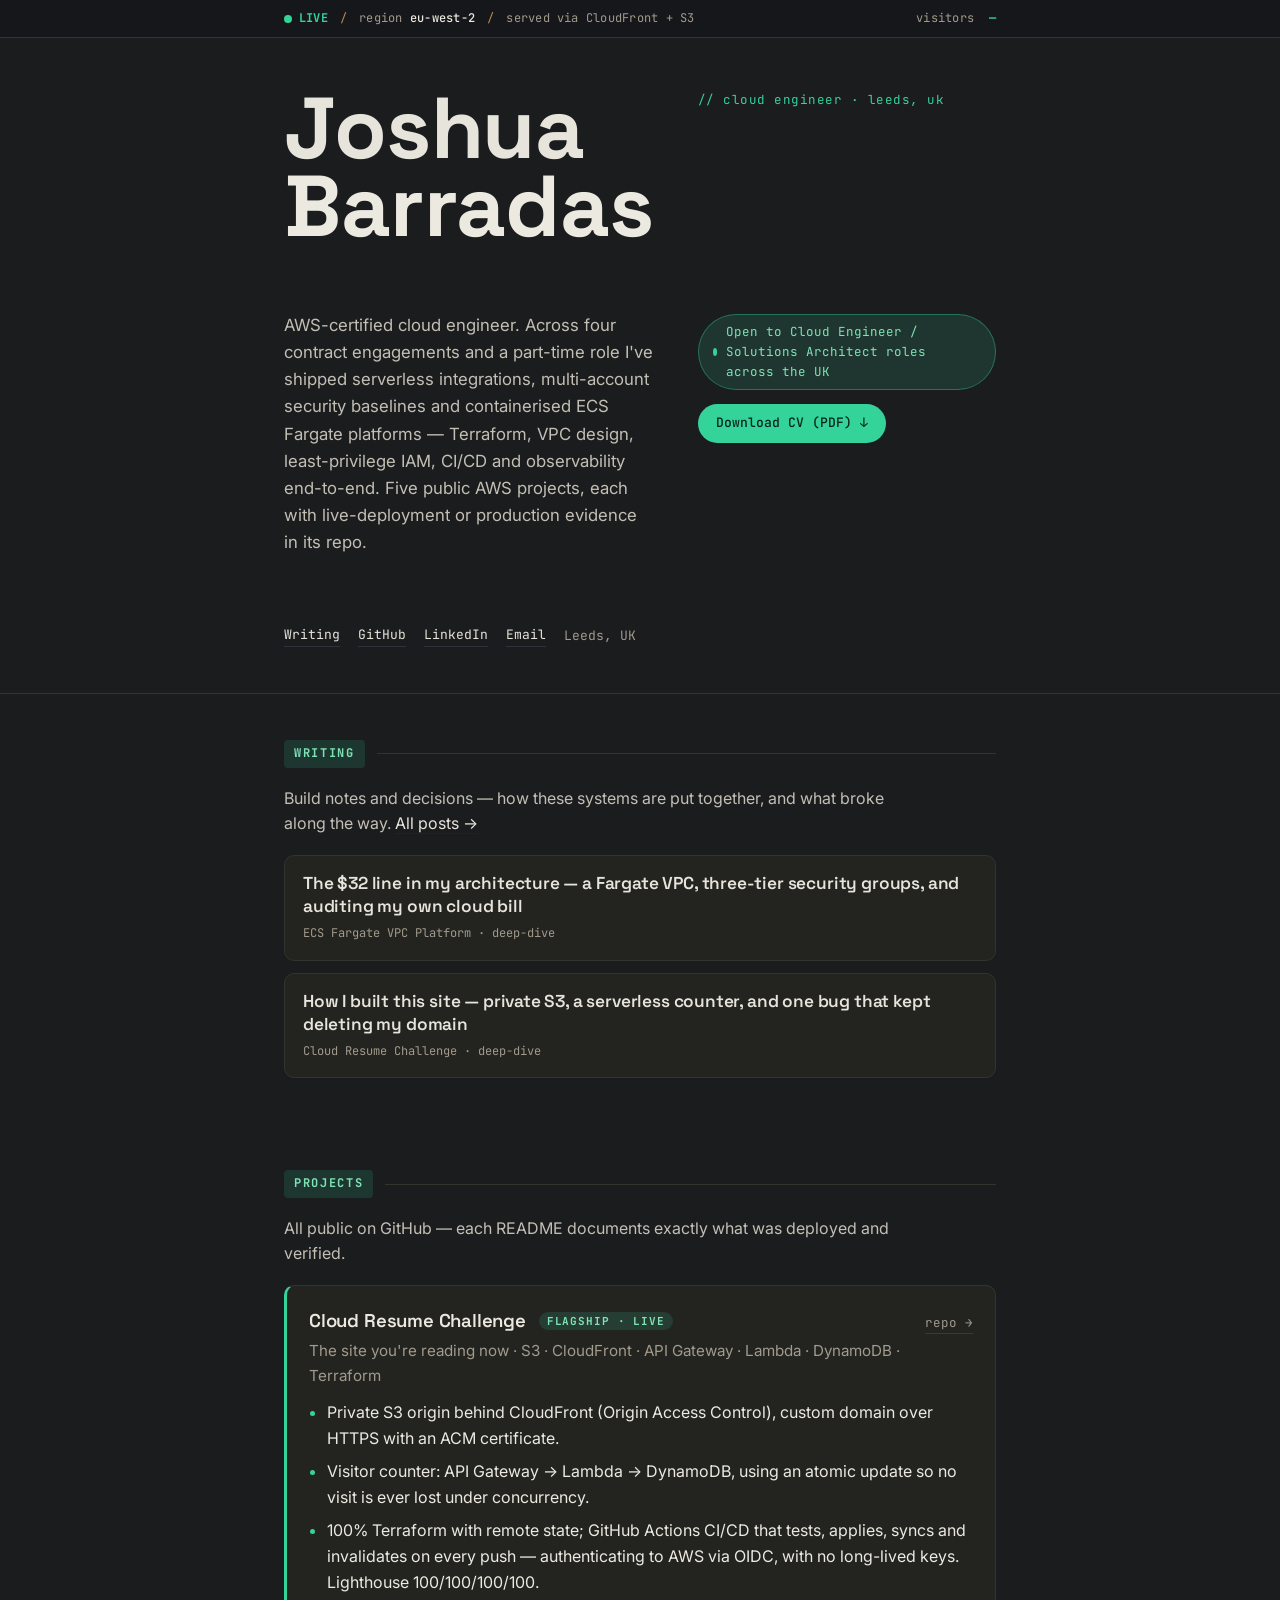
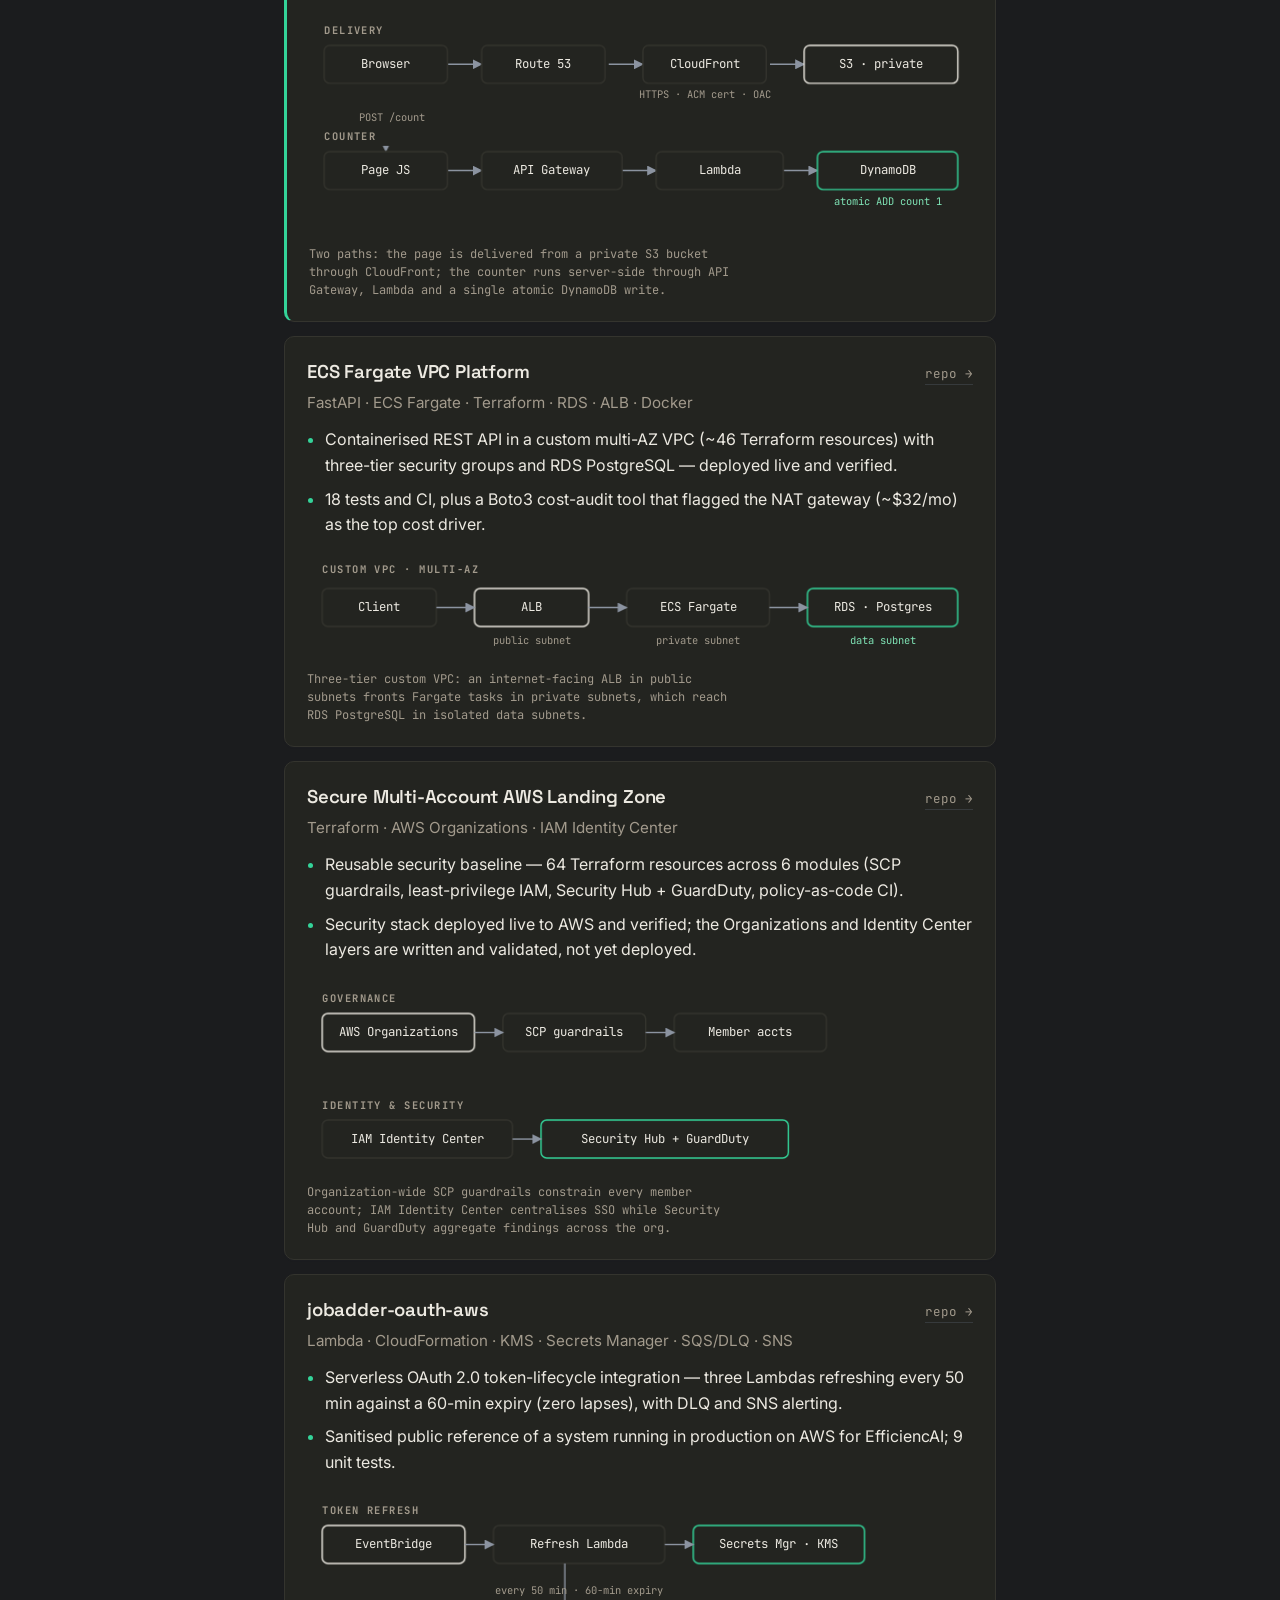
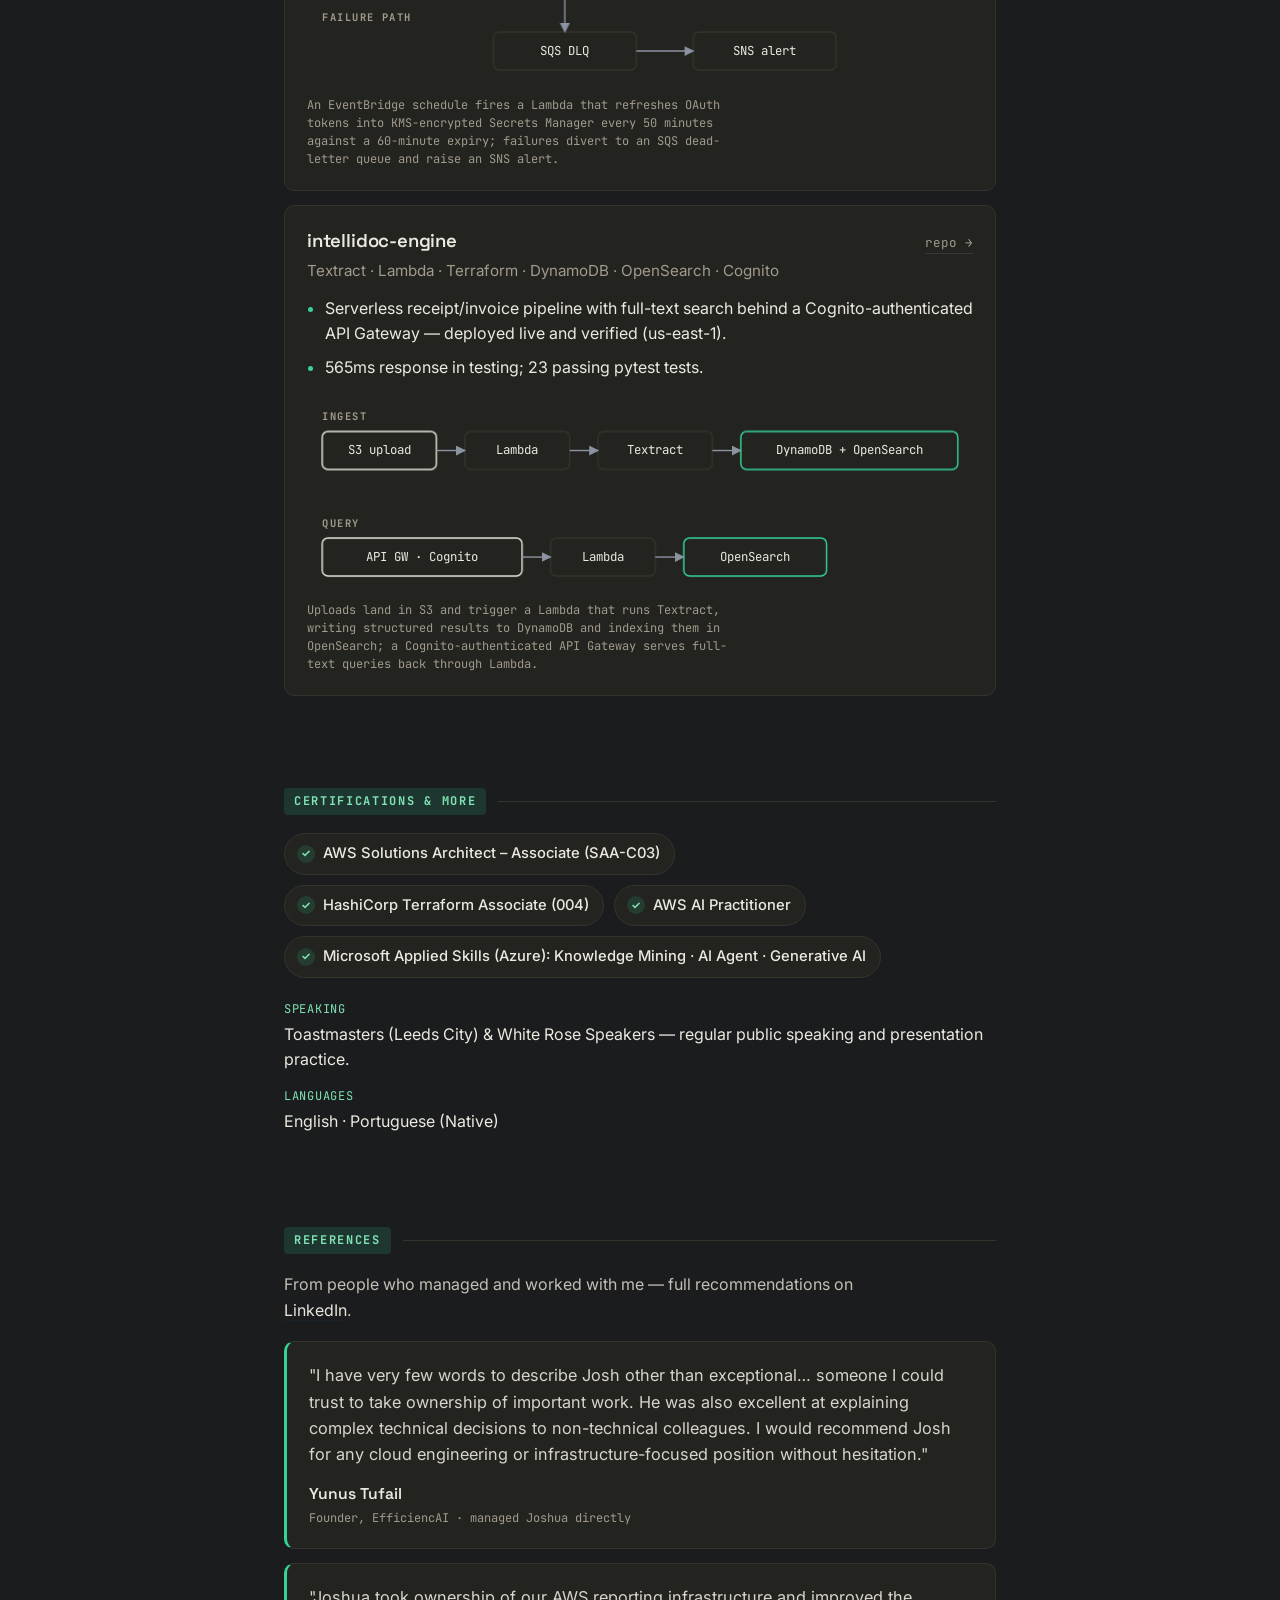
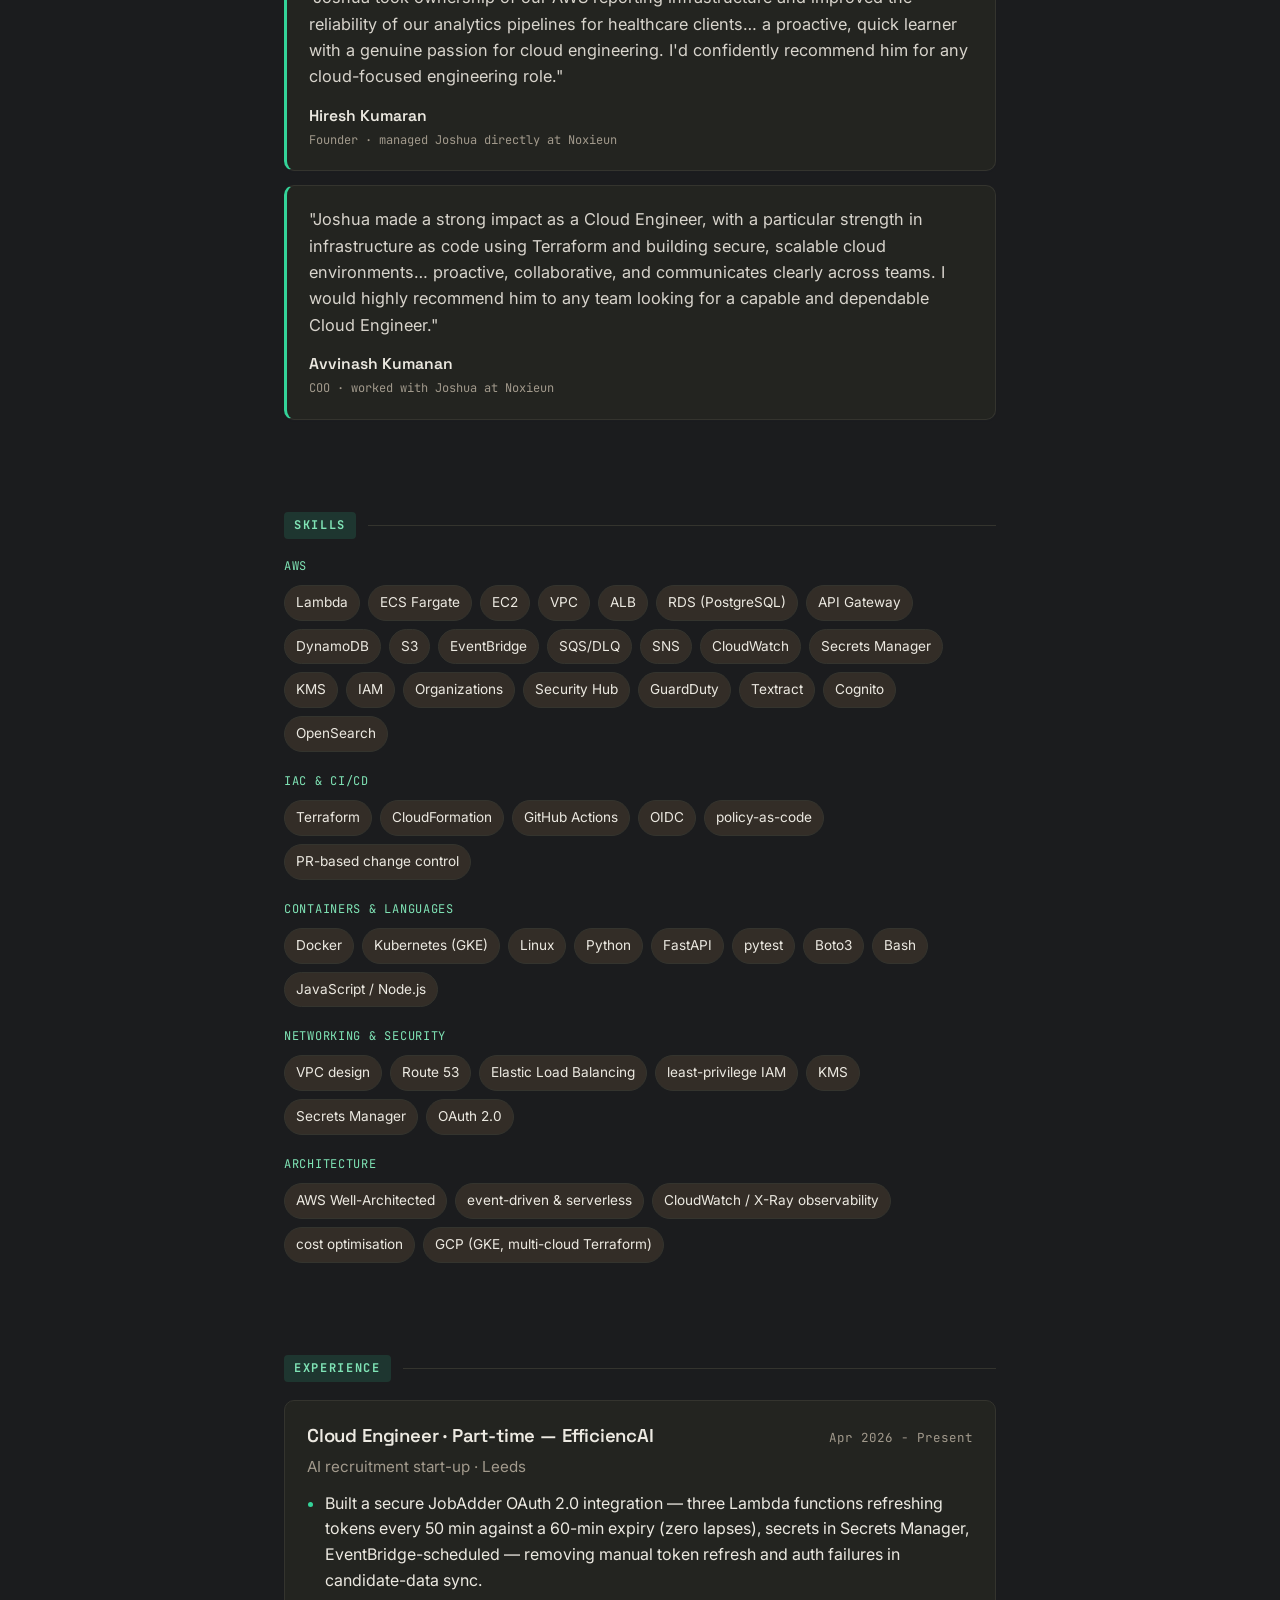
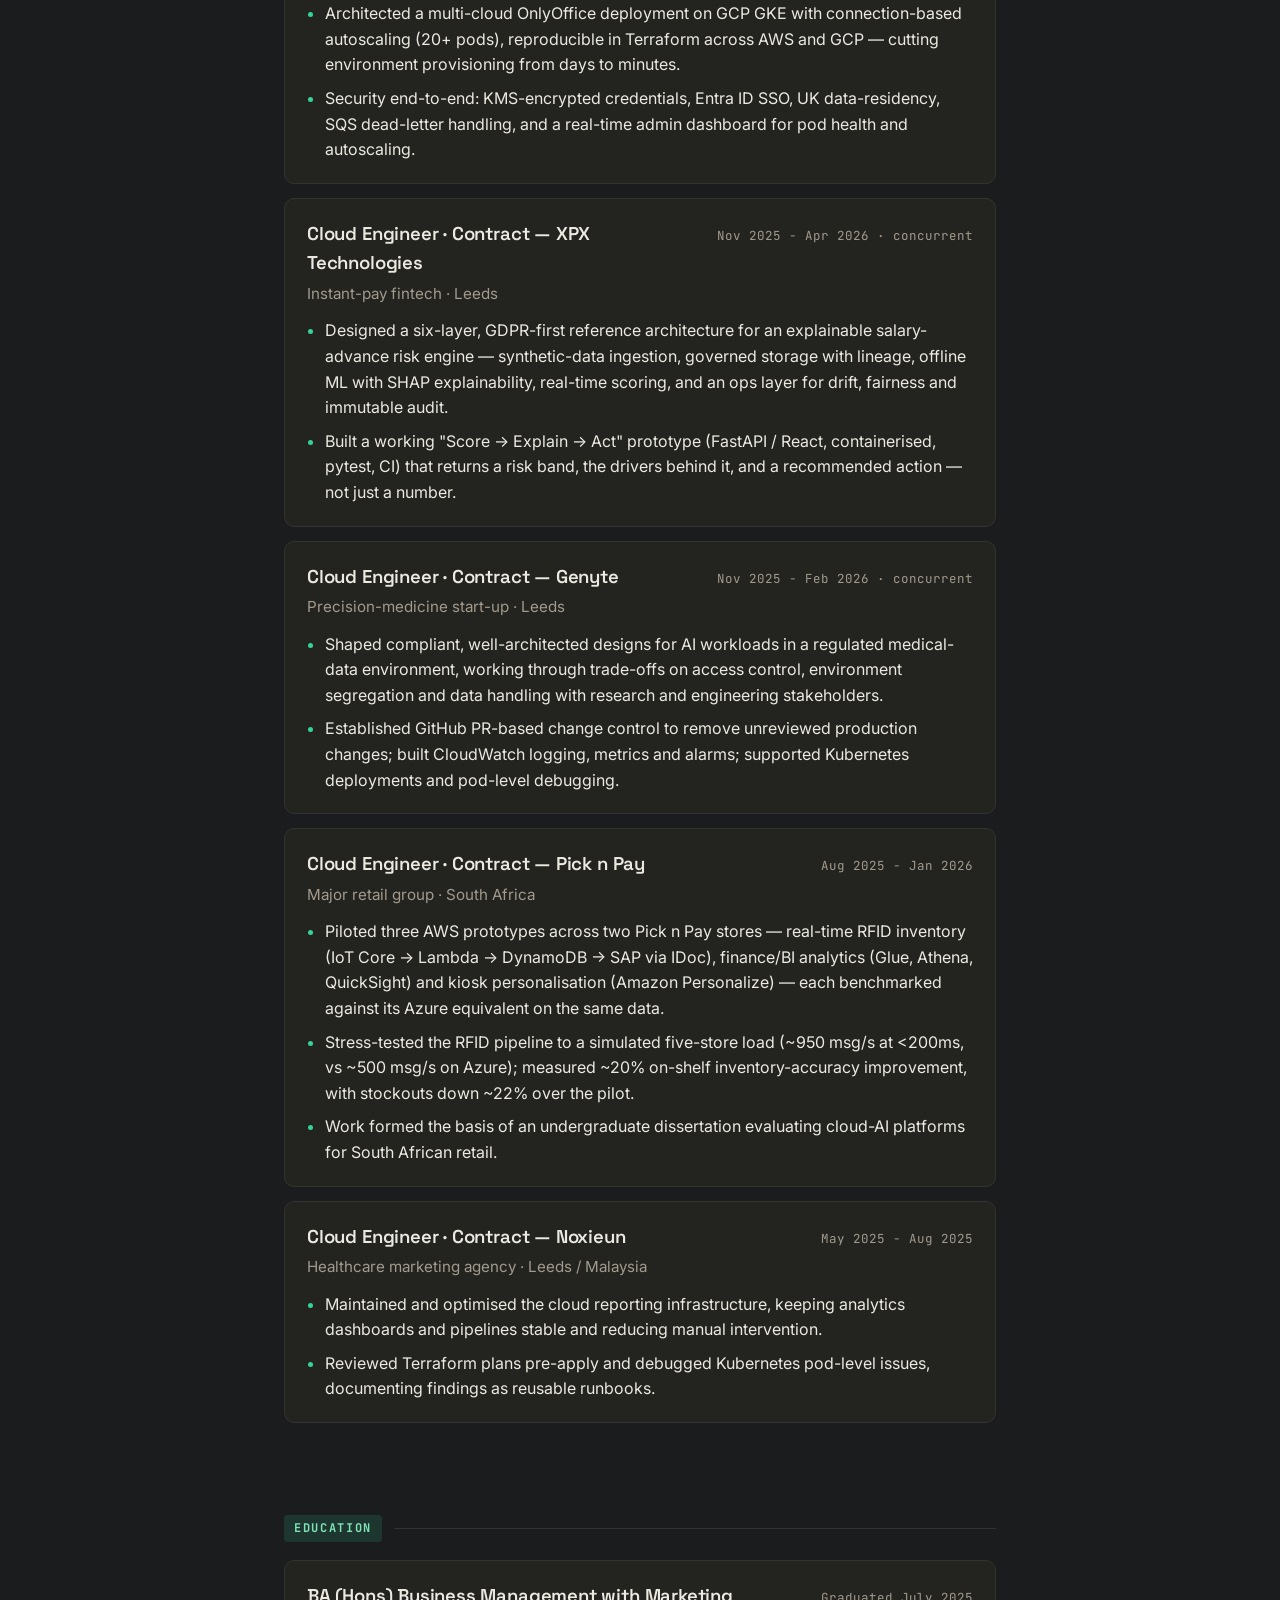
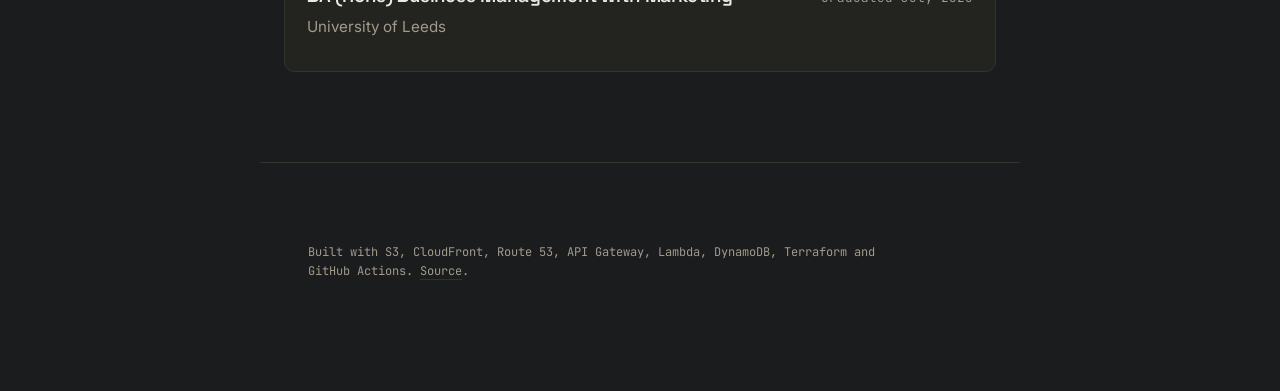
==== commit 9d55342b: "Update index.html" ====
--- a/frontend/index.html
+++ b/frontend/index.html
@@ -68,7 +68,6 @@
   <!-- MASTHEAD (navy) -->
   <section class="masthead">
     <div class="masthead__inner masthead__inner--cover">
-      <div class="masthead__text">
       <h1 class="visually-hidden">Joshua Barradas — Cloud Engineer, Leeds, UK</h1>
       <div class="wordmark">
         <span class="wordmark__first">Joshua</span><span class="wordmark__last">Barradas</span>
@@ -90,13 +89,9 @@
         <a href="/writing.html">Writing</a>
         <a href="https://github.com/Joshuabarradas234">GitHub</a>
         <a href="https://www.linkedin.com/in/joshua-barradas-433292212">LinkedIn</a>
-        <a href="mailto:joshuabrunobarradas@gmail.com" title="Email Joshua">joshuabrunobarradas@gmail.com</a>
+        <a href="https://mail.google.com/mail/?view=cm&amp;fs=1&amp;to=joshuabrunobarradas@gmail.com" target="_blank" rel="noopener" title="Email Joshua">Email</a>
         <span class="masthead__loc">Leeds, UK</span>
       </nav>
-      </div>
-      <figure class="masthead__portrait">
-        <img src="profile.png" alt="Joshua Barradas" width="298" height="298" />
-      </figure>
     </div>
   </section>
 
--- a/frontend/styles.css
+++ b/frontend/styles.css
@@ -95,11 +95,6 @@
   background: var(--paper);
   color: var(--ink);
   border-bottom: 1px solid var(--hairline);
-}
-.masthead::before {
-  content: ""; position: absolute; top: -90px; right: -120px;
-  width: 440px; height: 440px; border-radius: 50%;
-  background: var(--sand); opacity: 0.5; z-index: 0; pointer-events: none;
 }
 .masthead__inner {
   position: relative; z-index: 1;
@@ -304,7 +299,15 @@
 }
 
 /* ---------- Masthead cover (banner) variant ---------- */
-.masthead__inner--cover { display: block; }
+.masthead__inner--cover { display: grid; grid-template-columns: 1fr auto; gap: 44px; align-items: start; }
+.masthead__text { min-width: 0; }
+.masthead__portrait {
+  margin: 0; justify-self: end;
+  width: 240px; height: 240px; border-radius: 50%;
+  overflow: hidden; border: 4px solid var(--sand);
+  box-shadow: 0 22px 50px -22px rgba(0,0,0,0.7);
+}
+.masthead__portrait img { width: 100%; height: 100%; object-fit: cover; display: block; }
 .visually-hidden {
   position: absolute !important; width: 1px; height: 1px; padding: 0; margin: -1px;
   overflow: hidden; clip: rect(0 0 0 0); white-space: nowrap; border: 0;
@@ -313,7 +316,7 @@
   margin: 0 0 22px; font-family: var(--f-display); font-weight: 700;
   line-height: 0.9; letter-spacing: -0.025em;
 }
-.wordmark__first, .wordmark__last { display: block; font-size: clamp(3rem, 11vw, 6.2rem); }
+.wordmark__first, .wordmark__last { display: block; font-size: clamp(2.7rem, 7vw, 5.4rem); }
 .wordmark__first { color: var(--navy-700); }
 .wordmark__last  { color: var(--ink); }
 .masthead__inner--cover .masthead__line { max-width: 62ch; }
@@ -510,3 +513,9 @@
 .quote__role { font-family: var(--f-mono); font-size: 12px; color: var(--muted); }
 .band--navy .quote { transition: border-color .16s ease, box-shadow .16s ease; }
 .band--navy .quote:hover { border-color: rgba(255,255,255,0.22); box-shadow: 0 18px 40px -22px rgba(0,0,0,0.8); }
+
+@media (max-width: 720px) {
+  .masthead__inner--cover { grid-template-columns: 1fr; }
+  .masthead__portrait { order: -1; justify-self: start; width: 116px; height: 116px; border-width: 3px; }
+  .masthead__text .wordmark__first, .masthead__text .wordmark__last { font-size: clamp(2.6rem, 12vw, 4rem); }
+}
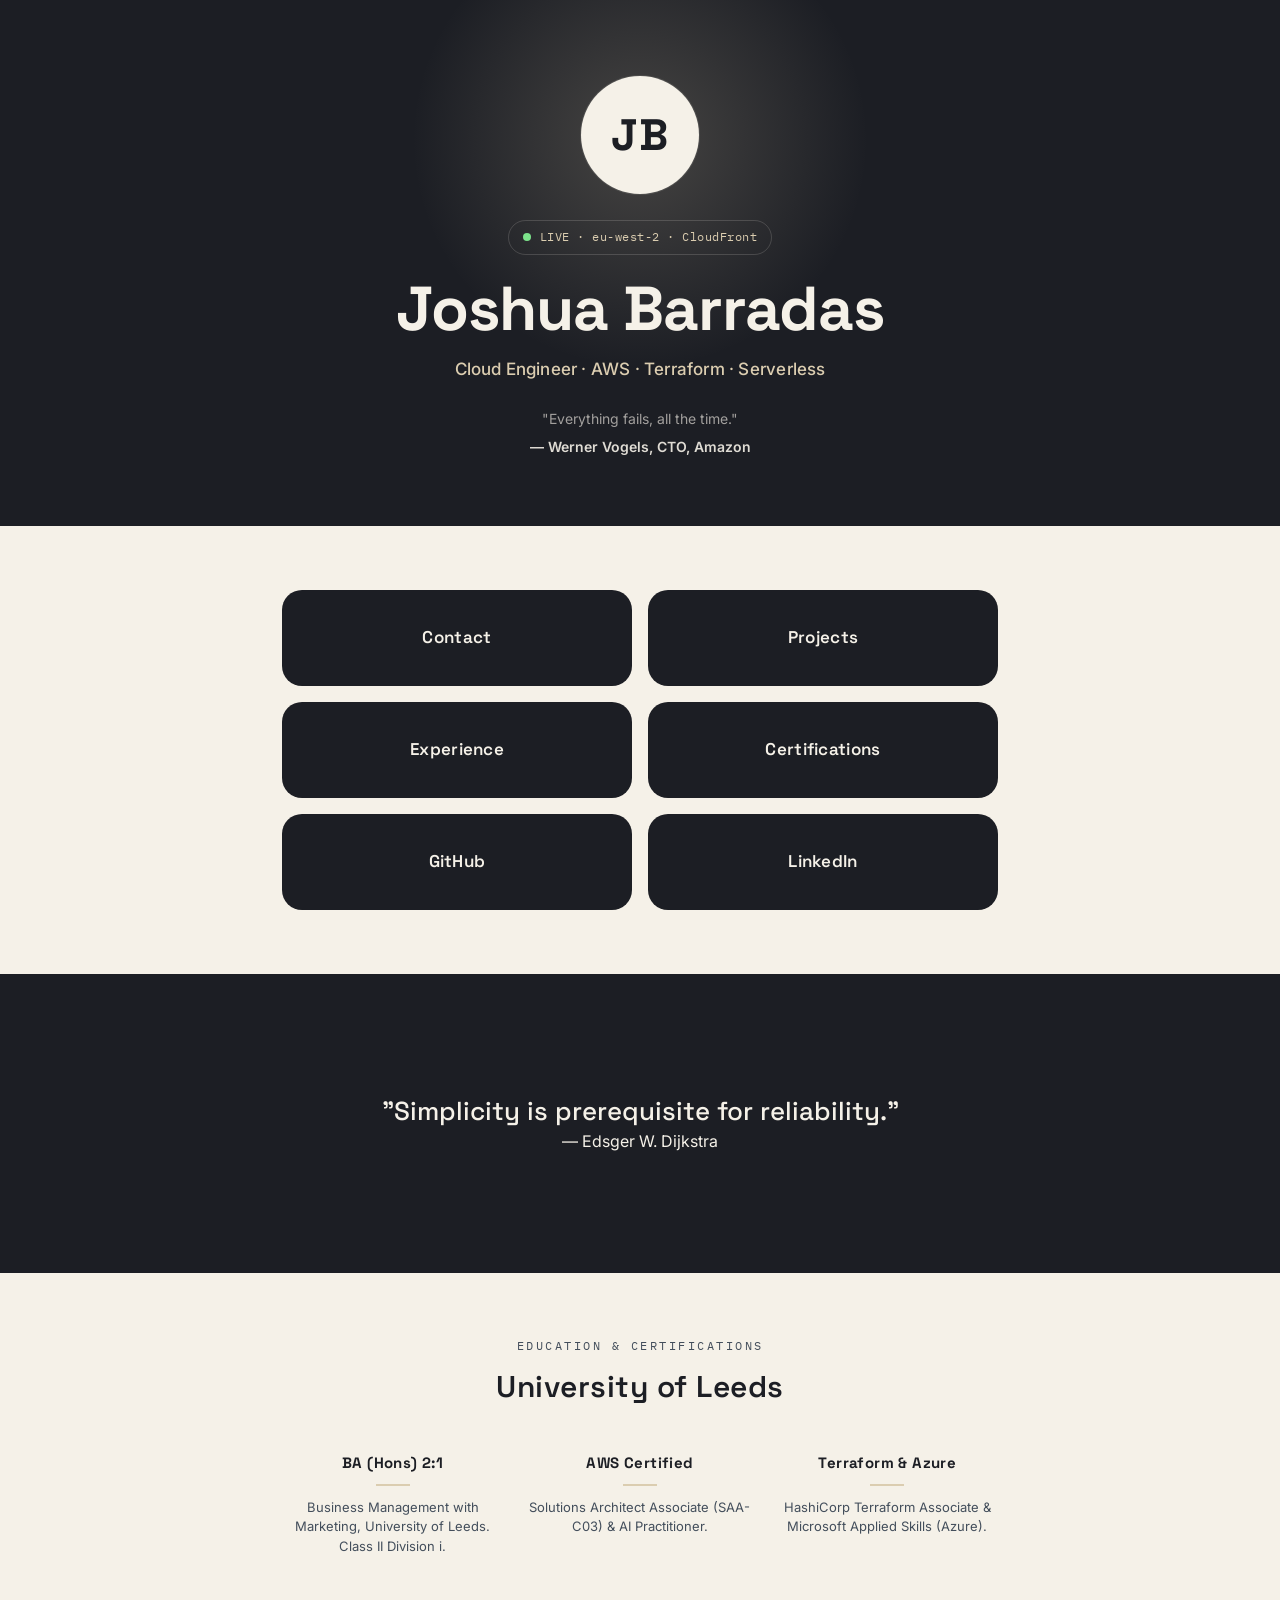
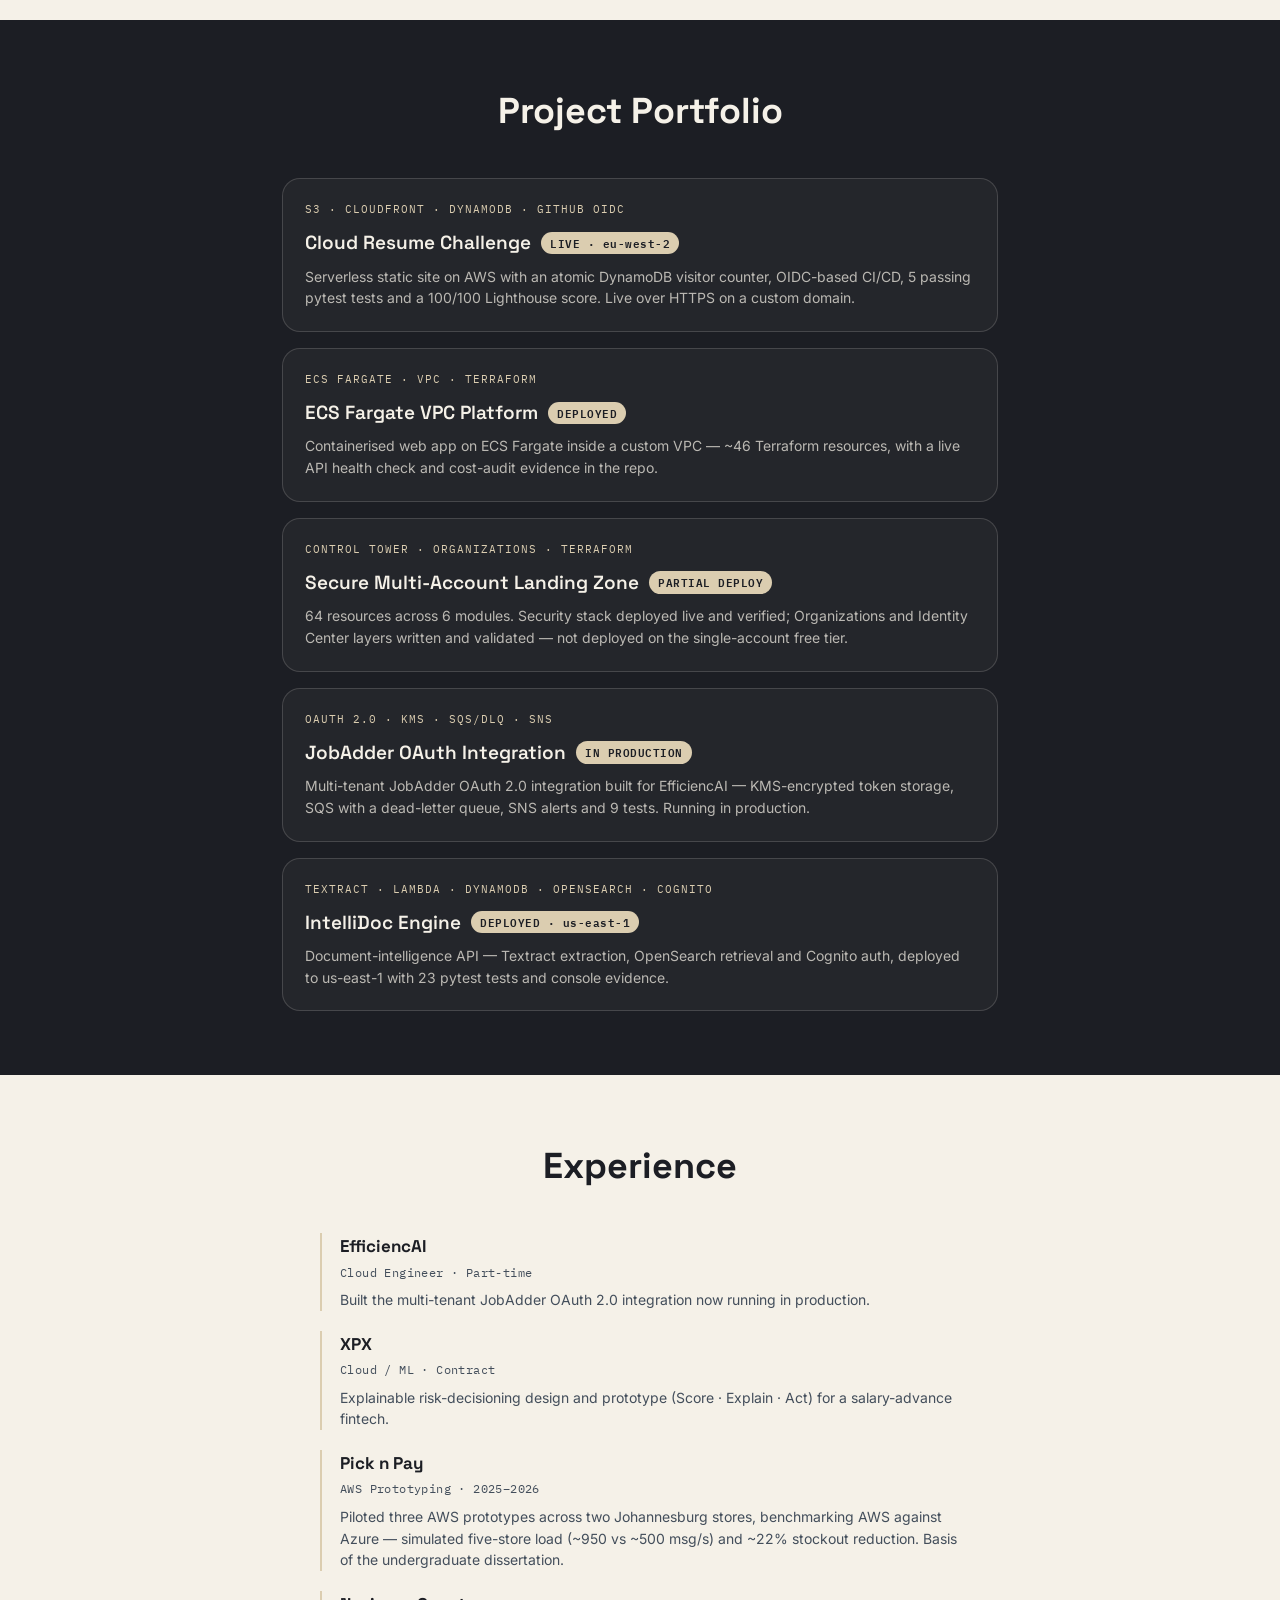
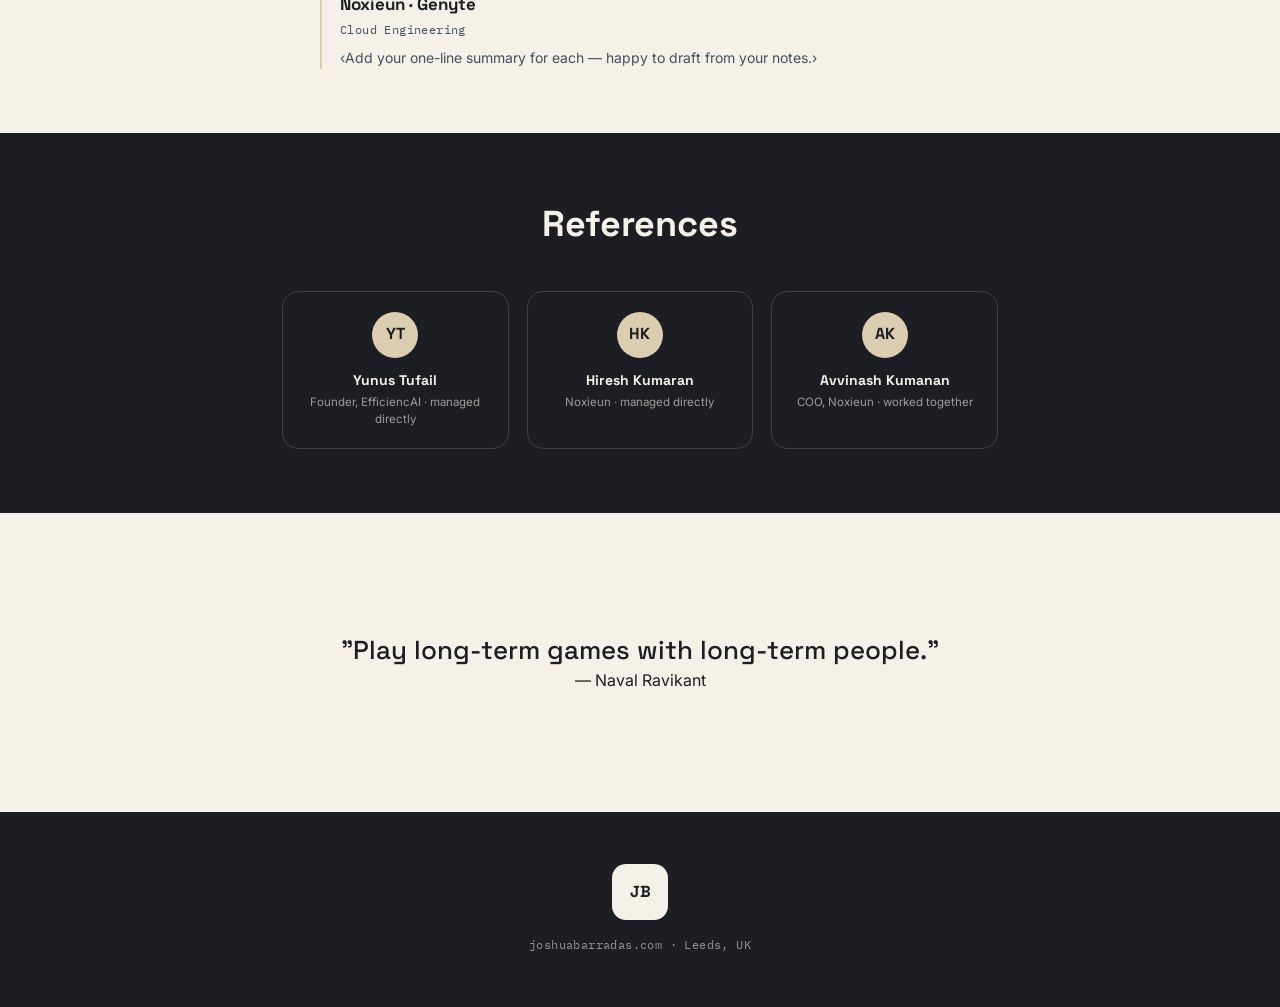
==== commit 5c6619ee: "Update index.html" ====
--- a/frontend/index.html
+++ b/frontend/index.html
@@ -1,625 +1,165 @@
 <!DOCTYPE html>
 <html lang="en">
 <head>
-  <meta charset="UTF-8" />
-  <meta name="viewport" content="width=device-width, initial-scale=1.0" />
-  <title>Joshua Barradas — Cloud Engineer</title>
-  <meta name="description" content="Joshua Barradas — AWS-certified Cloud Engineer building serverless, infrastructure-as-code systems on AWS. Leeds, UK. Open to Cloud Engineer / Solutions Architect roles." />
-
-  <!-- Open Graph / Twitter share preview -->
-  <meta property="og:type" content="website" />
-  <meta property="og:site_name" content="Joshua Barradas" />
-  <meta property="og:title" content="Joshua Barradas — Cloud Engineer" />
-  <meta property="og:description" content="AWS-certified cloud engineer — serverless, IaC and multi-account security on AWS. Five public projects with live-deployment evidence. Open to roles." />
-  <meta property="og:url" content="https://joshuabarradas.com/" />
-  <meta property="og:image" content="https://joshuabarradas.com/og.png" />
-  <meta property="og:image:width" content="1200" />
-  <meta property="og:image:height" content="630" />
-  <meta name="twitter:card" content="summary_large_image" />
-  <meta name="twitter:title" content="Joshua Barradas — Cloud Engineer" />
-  <meta name="twitter:description" content="AWS-certified cloud engineer — serverless, IaC and multi-account security on AWS. Open to roles." />
-  <meta name="twitter:image" content="https://joshuabarradas.com/og.png" />
-
-  <meta name="theme-color" content="#0c2033" />
-  <link rel="canonical" href="https://joshuabarradas.com/" />
-  <script type="application/ld+json">
-  {
-    "@context": "https://schema.org",
-    "@type": "Person",
-    "name": "Joshua Barradas",
-    "jobTitle": "Cloud Engineer",
-    "url": "https://joshuabarradas.com",
-    "address": { "@type": "PostalAddress", "addressLocality": "Leeds", "addressCountry": "GB" },
-    "sameAs": [
-      "https://github.com/Joshuabarradas234",
-      "https://www.linkedin.com/in/joshua-barradas-433292212"
-    ],
-    "knowsAbout": ["AWS", "Terraform", "Serverless", "VPC design", "CI/CD", "Infrastructure as Code", "Amazon ECS", "DynamoDB", "Lambda"]
+<meta charset="UTF-8">
+<meta name="viewport" content="width=device-width, initial-scale=1.0">
+<title>Joshua Barradas — Cloud Engineer</title>
+<link rel="preconnect" href="https://fonts.googleapis.com">
+<link rel="preconnect" href="https://fonts.gstatic.com" crossorigin>
+<link href="https://fonts.googleapis.com/css2?family=Space+Grotesk:wght@500;600;700&family=Inter:wght@400;500;600&family=IBM+Plex+Mono:wght@400;500&display=swap" rel="stylesheet">
+<style>
+  :root{
+    --ink:#1C1E24; --slate:#434E5B; --sand:#DBCDB0; --cream:#F5F1E8; --cream-2:#EFE7D6;
+    --line:rgba(28,30,36,.14); --line-dark:rgba(245,241,232,.16);
+    --disp:"Space Grotesk",system-ui,sans-serif; --body:"Inter",system-ui,sans-serif; --mono:"IBM Plex Mono",ui-monospace,monospace;
   }
-  </script>
-  <link rel="preconnect" href="https://fonts.googleapis.com" />
-  <link rel="preconnect" href="https://fonts.gstatic.com" crossorigin />
-  <link href="https://fonts.googleapis.com/css2?family=Space+Grotesk:wght@500;600;700&family=Inter:wght@400;500;600&family=JetBrains+Mono:wght@400;500;700&display=swap" rel="stylesheet" />
-  <link rel="icon" href="favicon.ico" sizes="any" />
-  <link rel="icon" type="image/png" href="favicon.png" />
-  <link rel="apple-touch-icon" href="apple-touch-icon.png" />
-  <link rel="stylesheet" href="styles.css" />
+  *{box-sizing:border-box;margin:0;padding:0}
+  html{scroll-behavior:smooth}
+  body{font-family:var(--body);color:var(--ink);background:var(--cream);-webkit-font-smoothing:antialiased;line-height:1.55}
+  .wrap{max-width:760px;margin:0 auto;padding:0 22px}
+  section{padding:64px 0}
+  .band-dark{background:var(--ink);color:var(--cream)}
+  .band-light{background:var(--cream)}
+  .hero{position:relative;text-align:center;padding:76px 0 68px;overflow:hidden}
+  .hero::before{content:"";position:absolute;top:-120px;left:50%;transform:translateX(-50%);width:520px;height:520px;border-radius:50%;background:radial-gradient(circle,rgba(219,205,176,.22),transparent 62%);pointer-events:none}
+  .monogram{position:relative;width:118px;height:118px;margin:0 auto 26px;border-radius:50%;background:var(--cream);display:grid;place-items:center;font-family:var(--disp);font-weight:700;font-size:44px;color:var(--ink);letter-spacing:1px;box-shadow:0 0 0 1px rgba(245,241,232,.10)}
+  .status{position:relative;display:inline-flex;align-items:center;gap:9px;font-family:var(--mono);font-size:12px;letter-spacing:.5px;color:var(--sand);border:1px solid var(--line-dark);border-radius:999px;padding:7px 14px;margin-bottom:22px}
+  .dot{width:8px;height:8px;border-radius:50%;background:#7CE38B;animation:pulse 2.4s infinite}
+  @keyframes pulse{0%{box-shadow:0 0 0 0 rgba(124,227,139,.5)}70%{box-shadow:0 0 0 9px rgba(124,227,139,0)}100%{box-shadow:0 0 0 0 rgba(124,227,139,0)}}
+  .hero h1{position:relative;font-family:var(--disp);font-weight:700;font-size:clamp(38px,10vw,62px);line-height:1.02;letter-spacing:-1px;margin-bottom:16px}
+  .tagline{position:relative;font-size:clamp(14px,3.6vw,17px);color:var(--sand);font-weight:500;letter-spacing:.2px}
+  .hero .quote{position:relative;margin-top:26px;font-size:14px;color:rgba(245,241,232,.62);max-width:520px;margin:26px auto 0}
+  .hero .quote b{color:rgba(245,241,232,.9);display:block;margin-top:6px;font-weight:600}
+  .grid{display:grid;grid-template-columns:1fr 1fr;gap:16px}
+  .tile{display:flex;align-items:center;justify-content:center;text-align:center;background:var(--ink);color:var(--cream);text-decoration:none;font-family:var(--disp);font-weight:600;font-size:17px;letter-spacing:.3px;min-height:96px;border-radius:20px;padding:18px;border:1px solid transparent;transition:transform .18s ease,border-color .18s ease,color .18s ease}
+  .tile:hover,.tile:focus-visible{transform:translateY(-3px);border-color:var(--sand);color:var(--sand);outline:none}
+  .quoteband{text-align:center;padding:56px 0}
+  .quoteband p{font-family:var(--disp);font-weight:500;font-size:clamp(19px,4.6vw,26px);line-height:1.35;max-width:640px;margin:0 auto}
+  .quoteband cite{display:block;margin-top:18px;font-style:normal;font-weight:600;color:var(--sand);font-size:15px}
+  .band-light .quoteband cite{color:var(--slate)}
+  .eyebrow{text-align:center;font-family:var(--mono);font-size:12px;letter-spacing:2.5px;text-transform:uppercase;color:var(--slate);margin-bottom:8px}
+  .cred-head{text-align:center;font-family:var(--disp);font-weight:600;font-size:clamp(22px,5vw,30px);letter-spacing:.5px;margin-bottom:40px}
+  .creds{display:grid;grid-template-columns:1fr 1fr 1fr;gap:26px}
+  .cred{text-align:center}
+  .cred h3{font-family:var(--disp);font-size:15px;letter-spacing:.4px;margin-bottom:6px}
+  .cred .rule{width:34px;height:2px;background:var(--sand);margin:10px auto 12px}
+  .cred p{font-size:13px;color:var(--slate);line-height:1.5}
+  .sec-title{text-align:center;font-family:var(--disp);font-weight:700;font-size:clamp(26px,6vw,36px);margin-bottom:38px}
+  .projects{display:grid;gap:16px}
+  .project{background:rgba(245,241,232,.04);border:1px solid var(--line-dark);border-radius:18px;padding:22px}
+  .project .stack{font-family:var(--mono);font-size:11px;letter-spacing:1px;color:var(--sand);text-transform:uppercase;margin-bottom:10px}
+  .project h3{font-family:var(--disp);font-weight:600;font-size:19px;margin-bottom:8px;display:flex;align-items:center;gap:10px;flex-wrap:wrap}
+  .chip{font-family:var(--mono);font-size:10.5px;letter-spacing:.5px;color:var(--ink);background:var(--sand);border-radius:999px;padding:3px 9px}
+  .project p{font-size:14px;color:rgba(245,241,232,.72);line-height:1.55}
+  .xp{display:grid;gap:20px;max-width:640px;margin:0 auto}
+  .xp-item{border-left:2px solid var(--sand);padding-left:18px}
+  .xp-item h3{font-family:var(--disp);font-size:17px;margin-bottom:4px}
+  .xp-item .role{font-family:var(--mono);font-size:12px;color:var(--slate);letter-spacing:.4px;margin-bottom:7px}
+  .xp-item p{font-size:14px;color:var(--slate)}
+  .refs{display:grid;grid-template-columns:1fr 1fr 1fr;gap:18px}
+  .ref{text-align:center;border:1px solid var(--line-dark);border-radius:16px;padding:20px 14px}
+  .ref .av{width:46px;height:46px;border-radius:50%;background:var(--sand);color:var(--ink);font-family:var(--disp);font-weight:700;display:grid;place-items:center;margin:0 auto 12px;font-size:16px}
+  .ref h3{font-family:var(--disp);font-size:14px;margin-bottom:3px}
+  .ref p{font-size:11.5px;color:rgba(245,241,232,.6);line-height:1.45}
+  footer{text-align:center;padding:52px 0}
+  .emblem{width:56px;height:56px;border-radius:14px;background:var(--cream);color:var(--ink);display:grid;place-items:center;margin:0 auto 16px;font-family:var(--disp);font-weight:700}
+  footer p{font-size:12px;color:rgba(245,241,232,.55);font-family:var(--mono);letter-spacing:.4px}
+  @media (max-width:560px){.creds,.refs{grid-template-columns:1fr;gap:22px}section{padding:52px 0}}
+  @media (max-width:360px){.grid{grid-template-columns:1fr}}
+  @media (prefers-reduced-motion:reduce){*{animation:none!important;transition:none!important;scroll-behavior:auto}}
+</style>
 </head>
 <body>
-  <!-- SIGNATURE: the site reporting its own live status + telemetry -->
-  <header class="statusbar" role="banner">
-    <div class="statusbar__inner">
-      <span class="status">
-        <span class="status__dot" aria-hidden="true"></span>
-        <span class="status__label">LIVE</span>
-      </span>
-      <span class="statusbar__sep" aria-hidden="true">/</span>
-      <span class="statusbar__meta">region <b>eu-west-2</b></span>
-      <span class="statusbar__sep" aria-hidden="true">/</span>
-      <span class="statusbar__meta">served via CloudFront + S3</span>
-      <span class="statusbar__spacer"></span>
-      <span class="telemetry" aria-live="polite">
-        <span class="telemetry__label">visitors</span>
-        <span class="telemetry__value" id="visit-count">—</span>
-      </span>
+  <header class="band-dark hero">
+    <div class="wrap">
+      <div class="monogram">JB</div>
+      <div class="status"><span class="dot"></span>LIVE · eu-west-2 · CloudFront</div>
+      <h1>Joshua Barradas</h1>
+      <p class="tagline">Cloud Engineer · AWS · Terraform · Serverless</p>
+      <p class="quote">"Everything fails, all the time."<b>— Werner Vogels, CTO, Amazon</b></p>
     </div>
   </header>
 
-  <!-- MASTHEAD (navy) -->
-  <section class="masthead">
-    <div class="masthead__inner masthead__inner--cover">
-      <h1 class="visually-hidden">Joshua Barradas — Cloud Engineer, Leeds, UK</h1>
-      <div class="wordmark">
-        <span class="wordmark__first">Joshua</span><span class="wordmark__last">Barradas</span>
+  <section class="band-light">
+    <div class="wrap">
+      <div class="grid">
+        <a class="tile" href="mailto:joshuabrunobarradas@gmail.com">Contact</a>
+        <a class="tile" href="#projects">Projects</a>
+        <a class="tile" href="#experience">Experience</a>
+        <a class="tile" href="#credentials">Certifications</a>
+        <a class="tile" href="https://github.com/YOUR-HANDLE" target="_blank" rel="noopener">GitHub</a>
+        <a class="tile" href="https://linkedin.com/in/YOUR-HANDLE" target="_blank" rel="noopener">LinkedIn</a>
       </div>
-      <p class="masthead__eyebrow">// cloud engineer · leeds, uk</p>
-      <p class="masthead__line">
-        AWS-certified cloud engineer. Across four contract engagements and a
-        part-time role I've shipped serverless integrations, multi-account
-        security baselines and containerised ECS Fargate platforms — Terraform,
-        VPC design, least-privilege IAM, CI/CD and observability end-to-end.
-        Five public AWS projects, each with live-deployment or production
-        evidence in its repo.
-      </p>
-      <div class="avail">
-        <span class="avail__badge"><span class="avail__dot" aria-hidden="true"></span>Open to Cloud Engineer / Solutions Architect roles across the UK</span>
-        <a class="btn-cv" href="/cv.pdf">Download CV (PDF)&nbsp;↓</a>
-      </div>
-      <nav class="masthead__links" aria-label="Contact and profiles">
-        <a href="/writing.html">Writing</a>
-        <a href="https://github.com/Joshuabarradas234">GitHub</a>
-        <a href="https://www.linkedin.com/in/joshua-barradas-433292212">LinkedIn</a>
-        <a href="https://mail.google.com/mail/?view=cm&amp;fs=1&amp;to=joshuabrunobarradas@gmail.com" target="_blank" rel="noopener" title="Email Joshua">Email</a>
-        <span class="masthead__loc">Leeds, UK</span>
-      </nav>
     </div>
   </section>
 
-  <main>
-    <section class="band reveal">
-      <div class="band__inner">
-        <div class="block">
-          <h2 class="block__title"><span class="tag">WRITING</span></h2>
-          <p class="block__lede">Build notes and decisions — how these systems are put together, and what broke along the way. <a href="/writing.html">All posts →</a></p>
-          <ul class="postlist">
-            <li>
-              <a class="postlist__link" href="/writing/ecs-fargate-vpc-platform.html">
-                <span class="postlist__title">The $32 line in my architecture — a Fargate VPC, three-tier security groups, and auditing my own cloud bill</span>
-                <span class="postlist__meta">ECS Fargate VPC Platform · deep-dive</span>
-              </a>
-            </li>
-            <li>
-              <a class="postlist__link" href="/writing/how-i-built-this-site.html">
-                <span class="postlist__title">How I built this site — private S3, a serverless counter, and one bug that kept deleting my domain</span>
-                <span class="postlist__meta">Cloud Resume Challenge · deep-dive</span>
-              </a>
-            </li>
-          </ul>
-        </div>
+  <section class="band-dark">
+    <div class="wrap quoteband">
+      <p>"Simplicity is prerequisite for reliability."</p>
+      — Edsger W. Dijkstra
+    </div>
+  </section>
+
+  <section class="band-light" id="credentials">
+    <div class="wrap">
+      <p class="eyebrow">Education &amp; Certifications</p>
+      <h2 class="cred-head">University of Leeds</h2>
+      <div class="creds">
+        <div class="cred"><h3>BA (Hons) 2:1</h3><div class="rule"></div><p>Business Management with Marketing, University of Leeds. Class II Division i.</p></div>
+        <div class="cred"><h3>AWS Certified</h3><div class="rule"></div><p>Solutions Architect Associate (SAA-C03) &amp; AI Practitioner.</p></div>
+        <div class="cred"><h3>Terraform &amp; Azure</h3><div class="rule"></div><p>HashiCorp Terraform Associate &amp; Microsoft Applied Skills (Azure).</p></div>
       </div>
-    </section>
+    </div>
+  </section>
 
-    <section class="band reveal">
-      <div class="band__inner">
-        <div class="block">
-          <h2 class="block__title"><span class="tag">PROJECTS</span></h2>
-          <p class="block__lede">All public on GitHub — each README documents exactly what was deployed and verified.</p>
+  <section class="band-dark" id="projects">
+    <div class="wrap">
+      <h2 class="sec-title">Project Portfolio</h2>
+      <div class="projects">
+        <article class="project"><div class="stack">S3 · CloudFront · DynamoDB · GitHub OIDC</div><h3>Cloud Resume Challenge <span class="chip">LIVE · eu-west-2</span></h3><p>Serverless static site on AWS with an atomic DynamoDB visitor counter, OIDC-based CI/CD, 5 passing pytest tests and a 100/100 Lighthouse score. Live over HTTPS on a custom domain.</p></article>
+        <article class="project"><div class="stack">ECS Fargate · VPC · Terraform</div><h3>ECS Fargate VPC Platform <span class="chip">DEPLOYED</span></h3><p>Containerised web app on ECS Fargate inside a custom VPC — ~46 Terraform resources, with a live API health check and cost-audit evidence in the repo.</p></article>
+        <article class="project"><div class="stack">Control Tower · Organizations · Terraform</div><h3>Secure Multi-Account Landing Zone <span class="chip">PARTIAL DEPLOY</span></h3><p>64 resources across 6 modules. Security stack deployed live and verified; Organizations and Identity Center layers written and validated — not deployed on the single-account free tier.</p></article>
+        <article class="project"><div class="stack">OAuth 2.0 · KMS · SQS/DLQ · SNS</div><h3>JobAdder OAuth Integration <span class="chip">IN PRODUCTION</span></h3><p>Multi-tenant JobAdder OAuth 2.0 integration built for EfficiencAI — KMS-encrypted token storage, SQS with a dead-letter queue, SNS alerts and 9 tests. Running in production.</p></article>
+        <article class="project"><div class="stack">Textract · Lambda · DynamoDB · OpenSearch · Cognito</div><h3>IntelliDoc Engine <span class="chip">DEPLOYED · us-east-1</span></h3><p>Document-intelligence API — Textract extraction, OpenSearch retrieval and Cognito auth, deployed to us-east-1 with 23 pytest tests and console evidence.</p></article>
+      </div>
+    </div>
+  </section>
 
-          <article class="entry entry--flag">
-            <div class="entry__head">
-              <h3 class="entry__role">Cloud Resume Challenge <span class="flag">flagship · live</span></h3>
-              <a class="entry__link" href="https://github.com/Joshuabarradas234/cloud-resume-challenge">repo →</a>
-            </div>
-            <p class="entry__org">The site you're reading now · S3 · CloudFront · API Gateway · Lambda · DynamoDB · Terraform</p>
-            <ul class="entry__points">
-              <li>Private S3 origin behind CloudFront (Origin Access Control), custom domain over HTTPS with an ACM certificate.</li>
-              <li>Visitor counter: API Gateway → Lambda → DynamoDB, using an atomic update so no visit is ever lost under concurrency.</li>
-              <li>100% Terraform with remote state; GitHub Actions CI/CD that tests, applies, syncs and invalidates on every push — authenticating to AWS via OIDC, with no long-lived keys. Lighthouse 100/100/100/100.</li>
-            </ul>
+  <section class="band-light" id="experience">
+    <div class="wrap">
+      <h2 class="sec-title" style="color:var(--ink)">Experience</h2>
+      <div class="xp">
+        <div class="xp-item"><h3>EfficiencAI</h3><div class="role">Cloud Engineer · Part-time</div><p>Built the multi-tenant JobAdder OAuth 2.0 integration now running in production.</p></div>
+        <div class="xp-item"><h3>XPX</h3><div class="role">Cloud / ML · Contract</div><p>Explainable risk-decisioning design and prototype (Score · Explain · Act) for a salary-advance fintech.</p></div>
+        <div class="xp-item"><h3>Pick n Pay</h3><div class="role">AWS Prototyping · 2025–2026</div><p>Piloted three AWS prototypes across two Johannesburg stores, benchmarking AWS against Azure — simulated five-store load (~950 vs ~500 msg/s) and ~22% stockout reduction. Basis of the undergraduate dissertation.</p></div>
+        <div class="xp-item"><h3>Noxieun · Genyte</h3><div class="role">Cloud Engineering</div><p>‹Add your one-line summary for each — happy to draft from your notes.›</p></div>
+      </div>
+    </div>
+  </section>
 
-            <figure class="diagram" role="group" aria-labelledby="diagram-cap">
-              <svg viewBox="0 0 700 232" role="img"
-                   aria-label="Architecture: the browser reaches the site through Route 53, CloudFront and a private S3 bucket; the visitor counter runs from page JavaScript through API Gateway to a Lambda function and a DynamoDB table."
-                   xmlns="http://www.w3.org/2000/svg">
-                <defs>
-                  <marker id="arrow" viewBox="0 0 10 10" refX="9" refY="5" markerWidth="7" markerHeight="7" orient="auto-start-reverse">
-                    <path d="M0,0 L10,5 L0,10 z" fill="#8b93a0" />
-                  </marker>
-                </defs>
-                <text class="dgm-lane" x="16" y="20">DELIVERY</text>
-                <text class="dgm-lane" x="16" y="132">COUNTER</text>
-                <g class="dgm-flow">
-                  <line x1="146" y1="52" x2="182" y2="52" marker-end="url(#arrow)" />
-                  <line x1="316" y1="52" x2="352" y2="52" marker-end="url(#arrow)" />
-                  <line x1="486" y1="52" x2="522" y2="52" marker-end="url(#arrow)" />
-                </g>
-                <g class="dgm-box">
-                  <rect x="16"  y="32" width="130" height="40" rx="6" />
-                  <rect x="182" y="32" width="130" height="40" rx="6" />
-                  <rect x="352" y="32" width="130" height="40" rx="6" />
-                  <rect x="522" y="32" width="162" height="40" rx="6" class="dgm-box--edge" />
-                </g>
-                <g class="dgm-label">
-                  <text x="81"  y="56">Browser</text>
-                  <text x="247" y="56">Route 53</text>
-                  <text x="417" y="56">CloudFront</text>
-                  <text x="603" y="56">S3 · private</text>
-                </g>
-                <text class="dgm-note" x="417" y="88">HTTPS · ACM cert · OAC</text>
-                <line class="dgm-flow" x1="81" y1="72" x2="81" y2="144" marker-end="url(#arrow)" />
-                <text class="dgm-note" x="88" y="112" text-anchor="start">POST /count</text>
-                <g class="dgm-flow">
-                  <line x1="146" y1="164" x2="182" y2="164" marker-end="url(#arrow)" />
-                  <line x1="330" y1="164" x2="366" y2="164" marker-end="url(#arrow)" />
-                  <line x1="500" y1="164" x2="536" y2="164" marker-end="url(#arrow)" />
-                </g>
-                <g class="dgm-box">
-                  <rect x="16"  y="144" width="130" height="40" rx="6" />
-                  <rect x="182" y="144" width="148" height="40" rx="6" />
-                  <rect x="366" y="144" width="134" height="40" rx="6" />
-                  <rect x="536" y="144" width="148" height="40" rx="6" class="dgm-box--data" />
-                </g>
-                <g class="dgm-label">
-                  <text x="81"  y="168">Page JS</text>
-                  <text x="256" y="168">API Gateway</text>
-                  <text x="433" y="168">Lambda</text>
-                  <text x="610" y="168">DynamoDB</text>
-                </g>
-                <text class="dgm-note dgm-note--data" x="610" y="200">atomic ADD count 1</text>
-              </svg>
-              <figcaption id="diagram-cap">Two paths: the page is delivered from a private S3 bucket through CloudFront; the counter runs server-side through API Gateway, Lambda and a single atomic DynamoDB write.</figcaption>
-            </figure>
-          </article>
+  <section class="band-dark">
+    <div class="wrap">
+      <h2 class="sec-title">References</h2>
+      <div class="refs">
+        <div class="ref"><div class="av">YT</div><h3>Yunus Tufail</h3><p>Founder, EfficiencAI · managed directly</p></div>
+        <div class="ref"><div class="av">HK</div><h3>Hiresh Kumaran</h3><p>Noxieun · managed directly</p></div>
+        <div class="ref"><div class="av">AK</div><h3>Avvinash Kumanan</h3><p>COO, Noxieun · worked together</p></div>
+      </div>
+    </div>
+  </section>
 
-          <article class="entry">
-            <div class="entry__head">
-              <h3 class="entry__role">ECS Fargate VPC Platform</h3>
-              <a class="entry__link" href="https://github.com/Joshuabarradas234/ecs-fargate-vpc-platform">repo →</a>
-            </div>
-            <p class="entry__org">FastAPI · ECS Fargate · Terraform · RDS · ALB · Docker</p>
-            <ul class="entry__points">
-              <li>Containerised REST API in a custom multi-AZ VPC (~46 Terraform resources) with three-tier security groups and RDS PostgreSQL — deployed live and verified.</li>
-              <li>18 tests and CI, plus a Boto3 cost-audit tool that flagged the NAT gateway (~$32/mo) as the top cost driver.</li>
-            </ul>
-            <figure class="diagram" role="group" aria-label="ECS Fargate VPC architecture">
-              <svg viewBox="0 0 700 108" role="img" aria-label="ECS Fargate VPC architecture" preserveAspectRatio="xMidYMid meet" xmlns="http://www.w3.org/2000/svg">
-                <defs>
-                  <marker id="arrow-ecs" viewBox="0 0 10 10" refX="9" refY="5" markerWidth="7" markerHeight="7" orient="auto-start-reverse">
-                    <path d="M0,0 L10,5 L0,10 z" fill="#8b93a0"/>
-                  </marker>
-                </defs>
-                <text class="dgm-lane" x="16" y="16">CUSTOM VPC · MULTI-AZ</text>
-                <g class="dgm-box">
-                  <rect x="16"  y="32" width="120" height="40" rx="6"/>
-                  <rect x="176" y="32" width="120" height="40" rx="6" class="dgm-box--edge"/>
-                  <rect x="336" y="32" width="150" height="40" rx="6"/>
-                  <rect x="526" y="32" width="158" height="40" rx="6" class="dgm-box--data"/>
-                </g>
-                <g class="dgm-flow" stroke="#8b93a0" stroke-width="1.5">
-                  <line x1="136" y1="52" x2="176" y2="52" marker-end="url(#arrow-ecs)"/>
-                  <line x1="296" y1="52" x2="336" y2="52" marker-end="url(#arrow-ecs)"/>
-                  <line x1="486" y1="52" x2="526" y2="52" marker-end="url(#arrow-ecs)"/>
-                </g>
-                <g class="dgm-label">
-                  <text x="76"  y="56">Client</text>
-                  <text x="236" y="56">ALB</text>
-                  <text x="411" y="56">ECS Fargate</text>
-                  <text x="605" y="56">RDS · Postgres</text>
-                </g>
-                <text class="dgm-note" x="236" y="90">public subnet</text>
-                <text class="dgm-note" x="411" y="90">private subnet</text>
-                <text class="dgm-note dgm-note--data" x="605" y="90">data subnet</text>
-              </svg>
-              <figcaption>Three-tier custom VPC: an internet-facing ALB in public subnets fronts Fargate tasks in private subnets, which reach RDS PostgreSQL in isolated data subnets.</figcaption>
-            </figure>
-          </article>
+  <section class="band-light">
+    <div class="wrap quoteband">
+      <p>"Play long-term games with long-term people."</p>
+      — Naval Ravikant
+    </div>
+  </section>
 
-          <article class="entry">
-            <div class="entry__head">
-              <h3 class="entry__role">Secure Multi-Account AWS Landing Zone</h3>
-              <a class="entry__link" href="https://github.com/Joshuabarradas234/secure-landing-zone">repo →</a>
-            </div>
-            <p class="entry__org">Terraform · AWS Organizations · IAM Identity Center</p>
-            <ul class="entry__points">
-              <li>Reusable security baseline — 64 Terraform resources across 6 modules (SCP guardrails, least-privilege IAM, Security Hub + GuardDuty, policy-as-code CI).</li>
-              <li>Security stack deployed live to AWS and verified; the Organizations and Identity Center layers are written and validated, not yet deployed.</li>
-            </ul>
-            <figure class="diagram" role="group" aria-label="Secure multi-account landing zone architecture">
-              <svg viewBox="0 0 700 200" role="img" aria-label="Secure multi-account landing zone architecture" preserveAspectRatio="xMidYMid meet" xmlns="http://www.w3.org/2000/svg">
-                <defs>
-                  <marker id="arrow-lz" viewBox="0 0 10 10" refX="9" refY="5" markerWidth="7" markerHeight="7" orient="auto-start-reverse">
-                    <path d="M0,0 L10,5 L0,10 z" fill="#8b93a0"/>
-                  </marker>
-                </defs>
-                <text class="dgm-lane" x="16" y="20">GOVERNANCE</text>
-                <text class="dgm-lane" x="16" y="132">IDENTITY &amp; SECURITY</text>
-                <g class="dgm-box">
-                  <rect x="16"  y="32" width="160" height="40" rx="6" class="dgm-box--edge"/>
-                  <rect x="206" y="32" width="150" height="40" rx="6"/>
-                  <rect x="386" y="32" width="160" height="40" rx="6"/>
-                  <rect x="16"  y="144" width="200" height="40" rx="6"/>
-                  <rect x="246" y="144" width="260" height="40" rx="6" class="dgm-box--data"/>
-                </g>
-                <g class="dgm-flow" stroke="#8b93a0" stroke-width="1.5">
-                  <line x1="176" y1="52" x2="206" y2="52" marker-end="url(#arrow-lz)"/>
-                  <line x1="356" y1="52" x2="386" y2="52" marker-end="url(#arrow-lz)"/>
-                  <line x1="216" y1="164" x2="246" y2="164" marker-end="url(#arrow-lz)"/>
-                </g>
-                <g class="dgm-label">
-                  <text x="96"  y="56">AWS Organizations</text>
-                  <text x="281" y="56">SCP guardrails</text>
-                  <text x="466" y="56">Member accts</text>
-                  <text x="116" y="168">IAM Identity Center</text>
-                  <text x="376" y="168">Security Hub + GuardDuty</text>
-                </g>
-              </svg>
-              <figcaption>Organization-wide SCP guardrails constrain every member account; IAM Identity Center centralises SSO while Security Hub and GuardDuty aggregate findings across the org.</figcaption>
-            </figure>
-          </article>
-
-          <article class="entry">
-            <div class="entry__head">
-              <h3 class="entry__role">jobadder-oauth-aws</h3>
-              <a class="entry__link" href="https://github.com/Joshuabarradas234/jobadder-oauth-aws">repo →</a>
-            </div>
-            <p class="entry__org">Lambda · CloudFormation · KMS · Secrets Manager · SQS/DLQ · SNS</p>
-            <ul class="entry__points">
-              <li>Serverless OAuth 2.0 token-lifecycle integration — three Lambdas refreshing every 50 min against a 60-min expiry (zero lapses), with DLQ and SNS alerting.</li>
-              <li>Sanitised public reference of a system running in production on AWS for EfficiencAI; 9 unit tests.</li>
-            </ul>
-            <figure class="diagram" role="group" aria-label="JobAdder OAuth token-refresh architecture">
-              <svg viewBox="0 0 700 200" role="img" aria-label="JobAdder OAuth token-refresh architecture" preserveAspectRatio="xMidYMid meet" xmlns="http://www.w3.org/2000/svg">
-                <defs>
-                  <marker id="arrow-ja" viewBox="0 0 10 10" refX="9" refY="5" markerWidth="7" markerHeight="7" orient="auto-start-reverse">
-                    <path d="M0,0 L10,5 L0,10 z" fill="#8b93a0"/>
-                  </marker>
-                </defs>
-                <text class="dgm-lane" x="16" y="20">TOKEN REFRESH</text>
-                <text class="dgm-lane" x="16" y="132">FAILURE PATH</text>
-                <g class="dgm-box">
-                  <rect x="16"  y="32" width="150" height="40" rx="6" class="dgm-box--edge"/>
-                  <rect x="196" y="32" width="180" height="40" rx="6"/>
-                  <rect x="406" y="32" width="180" height="40" rx="6" class="dgm-box--data"/>
-                  <rect x="196" y="144" width="150" height="40" rx="6"/>
-                  <rect x="406" y="144" width="150" height="40" rx="6"/>
-                </g>
-                <g class="dgm-flow" stroke="#8b93a0" stroke-width="1.5">
-                  <line x1="166" y1="52" x2="196" y2="52" marker-end="url(#arrow-ja)"/>
-                  <line x1="376" y1="52" x2="406" y2="52" marker-end="url(#arrow-ja)"/>
-                  <line x1="271" y1="72" x2="271" y2="144" marker-end="url(#arrow-ja)"/>
-                  <line x1="346" y1="164" x2="406" y2="164" marker-end="url(#arrow-ja)"/>
-                </g>
-                <g class="dgm-label">
-                  <text x="91"  y="56">EventBridge</text>
-                  <text x="286" y="56">Refresh Lambda</text>
-                  <text x="496" y="56">Secrets Mgr · KMS</text>
-                  <text x="271" y="168">SQS DLQ</text>
-                  <text x="481" y="168">SNS alert</text>
-                </g>
-                <text class="dgm-note" x="286" y="104">every 50 min · 60-min expiry</text>
-              </svg>
-              <figcaption>An EventBridge schedule fires a Lambda that refreshes OAuth tokens into KMS-encrypted Secrets Manager every 50 minutes against a 60-minute expiry; failures divert to an SQS dead-letter queue and raise an SNS alert.</figcaption>
-            </figure>
-          </article>
-
-          <article class="entry">
-            <div class="entry__head">
-              <h3 class="entry__role">intellidoc-engine</h3>
-              <a class="entry__link" href="https://github.com/Joshuabarradas234/intellidoc-engine">repo →</a>
-            </div>
-            <p class="entry__org">Textract · Lambda · Terraform · DynamoDB · OpenSearch · Cognito</p>
-            <ul class="entry__points">
-              <li>Serverless receipt/invoice pipeline with full-text search behind a Cognito-authenticated API Gateway — deployed live and verified (us-east-1).</li>
-              <li>565ms response in testing; 23 passing pytest tests.</li>
-            </ul>
-            <figure class="diagram" role="group" aria-label="intellidoc-engine architecture">
-              <svg viewBox="0 0 700 200" role="img" aria-label="intellidoc-engine architecture" preserveAspectRatio="xMidYMid meet" xmlns="http://www.w3.org/2000/svg">
-                <defs>
-                  <marker id="arrow-id" viewBox="0 0 10 10" refX="9" refY="5" markerWidth="7" markerHeight="7" orient="auto-start-reverse">
-                    <path d="M0,0 L10,5 L0,10 z" fill="#8b93a0"/>
-                  </marker>
-                </defs>
-                <text class="dgm-lane" x="16" y="20">INGEST</text>
-                <text class="dgm-lane" x="16" y="132">QUERY</text>
-                <g class="dgm-box">
-                  <rect x="16"  y="32" width="120" height="40" rx="6" class="dgm-box--edge"/>
-                  <rect x="166" y="32" width="110" height="40" rx="6"/>
-                  <rect x="306" y="32" width="120" height="40" rx="6"/>
-                  <rect x="456" y="32" width="228" height="40" rx="6" class="dgm-box--data"/>
-                  <rect x="16"  y="144" width="210" height="40" rx="6" class="dgm-box--edge"/>
-                  <rect x="256" y="144" width="110" height="40" rx="6"/>
-                  <rect x="396" y="144" width="150" height="40" rx="6" class="dgm-box--data"/>
-                </g>
-                <g class="dgm-flow" stroke="#8b93a0" stroke-width="1.5">
-                  <line x1="136" y1="52" x2="166" y2="52" marker-end="url(#arrow-id)"/>
-                  <line x1="276" y1="52" x2="306" y2="52" marker-end="url(#arrow-id)"/>
-                  <line x1="426" y1="52" x2="456" y2="52" marker-end="url(#arrow-id)"/>
-                  <line x1="226" y1="164" x2="256" y2="164" marker-end="url(#arrow-id)"/>
-                  <line x1="366" y1="164" x2="396" y2="164" marker-end="url(#arrow-id)"/>
-                </g>
-                <g class="dgm-label">
-                  <text x="76"  y="56">S3 upload</text>
-                  <text x="221" y="56">Lambda</text>
-                  <text x="366" y="56">Textract</text>
-                  <text x="570" y="56">DynamoDB + OpenSearch</text>
-                  <text x="121" y="168">API GW · Cognito</text>
-                  <text x="311" y="168">Lambda</text>
-                  <text x="471" y="168">OpenSearch</text>
-                </g>
-              </svg>
-              <figcaption>Uploads land in S3 and trigger a Lambda that runs Textract, writing structured results to DynamoDB and indexing them in OpenSearch; a Cognito-authenticated API Gateway serves full-text queries back through Lambda.</figcaption>
-            </figure>
-          </article>
-        </div>
-      </div>
-    </section>
-
-    <section class="band reveal">
-      <div class="band__inner">
-        <div class="block">
-          <h2 class="block__title"><span class="tag">CERTIFICATIONS &amp; MORE</span></h2>
-          <ul class="certs certs--onband">
-            <li>AWS Solutions Architect – Associate (SAA-C03)</li>
-            <li>HashiCorp Terraform Associate (004)</li>
-            <li>AWS AI Practitioner</li>
-            <li>Microsoft Applied Skills (Azure): Knowledge Mining · AI Agent · Generative AI</li>
-          </ul>
-          <div class="meta-list">
-            <div>
-              <p class="meta-list__k">Speaking</p>
-              <p class="meta-list__v">Toastmasters (Leeds City) &amp; White Rose Speakers — regular public speaking and presentation practice.</p>
-            </div>
-            <div>
-              <p class="meta-list__k">Languages</p>
-              <p class="meta-list__v">English · Portuguese (Native)</p>
-            </div>
-          </div>
-        </div>
-      </div>
-    </section>
-
-    <section class="band reveal">
-      <div class="band__inner">
-        <div class="block">
-          <h2 class="block__title"><span class="tag">REFERENCES</span></h2>
-          <p class="block__lede">From people who managed and worked with me — full recommendations on <a href="https://www.linkedin.com/in/joshua-barradas-433292212">LinkedIn</a>.</p>
-          <div class="quotes">
-            <blockquote class="quote">
-              <p class="quote__text">"I have very few words to describe Josh other than exceptional… someone I could trust to take ownership of important work. He was also excellent at explaining complex technical decisions to non-technical colleagues. I would recommend Josh for any cloud engineering or infrastructure-focused position without hesitation."</p>
-              <footer class="quote__by">
-                <span class="quote__name">Yunus Tufail</span>
-                <span class="quote__role">Founder, EfficiencAI · managed Joshua directly</span>
-              </footer>
-            </blockquote>
-            <blockquote class="quote">
-              <p class="quote__text">"Joshua took ownership of our AWS reporting infrastructure and improved the reliability of our analytics pipelines for healthcare clients… a proactive, quick learner with a genuine passion for cloud engineering. I'd confidently recommend him for any cloud-focused engineering role."</p>
-              <footer class="quote__by">
-                <span class="quote__name">Hiresh Kumaran</span>
-                <span class="quote__role">Founder · managed Joshua directly at Noxieun</span>
-              </footer>
-            </blockquote>
-            <blockquote class="quote">
-              <p class="quote__text">"Joshua made a strong impact as a Cloud Engineer, with a particular strength in infrastructure as code using Terraform and building secure, scalable cloud environments… proactive, collaborative, and communicates clearly across teams. I would highly recommend him to any team looking for a capable and dependable Cloud Engineer."</p>
-              <footer class="quote__by">
-                <span class="quote__name">Avvinash Kumanan</span>
-                <span class="quote__role">COO · worked with Joshua at Noxieun</span>
-              </footer>
-            </blockquote>
-          </div>
-        </div>
-      </div>
-    </section>
-
-    <section class="band reveal">
-      <div class="band__inner">
-        <div class="block">
-          <h2 class="block__title"><span class="tag">SKILLS</span></h2>
-          <div class="caps">
-            <div class="caps__group">
-              <p class="caps__k">AWS</p>
-              <div class="caps__chips">
-                <span class="chip">Lambda</span><span class="chip">ECS Fargate</span><span class="chip">EC2</span><span class="chip">VPC</span><span class="chip">ALB</span><span class="chip">RDS (PostgreSQL)</span><span class="chip">API Gateway</span><span class="chip">DynamoDB</span><span class="chip">S3</span><span class="chip">EventBridge</span><span class="chip">SQS/DLQ</span><span class="chip">SNS</span><span class="chip">CloudWatch</span><span class="chip">Secrets Manager</span><span class="chip">KMS</span><span class="chip">IAM</span><span class="chip">Organizations</span><span class="chip">Security Hub</span><span class="chip">GuardDuty</span><span class="chip">Textract</span><span class="chip">Cognito</span><span class="chip">OpenSearch</span>
-              </div>
-            </div>
-            <div class="caps__group">
-              <p class="caps__k">IaC &amp; CI/CD</p>
-              <div class="caps__chips">
-                <span class="chip">Terraform</span><span class="chip">CloudFormation</span><span class="chip">GitHub Actions</span><span class="chip">OIDC</span><span class="chip">policy-as-code</span><span class="chip">PR-based change control</span>
-              </div>
-            </div>
-            <div class="caps__group">
-              <p class="caps__k">Containers &amp; Languages</p>
-              <div class="caps__chips">
-                <span class="chip">Docker</span><span class="chip">Kubernetes (GKE)</span><span class="chip">Linux</span><span class="chip">Python</span><span class="chip">FastAPI</span><span class="chip">pytest</span><span class="chip">Boto3</span><span class="chip">Bash</span><span class="chip">JavaScript / Node.js</span>
-              </div>
-            </div>
-            <div class="caps__group">
-              <p class="caps__k">Networking &amp; Security</p>
-              <div class="caps__chips">
-                <span class="chip">VPC design</span><span class="chip">Route 53</span><span class="chip">Elastic Load Balancing</span><span class="chip">least-privilege IAM</span><span class="chip">KMS</span><span class="chip">Secrets Manager</span><span class="chip">OAuth 2.0</span>
-              </div>
-            </div>
-            <div class="caps__group">
-              <p class="caps__k">Architecture</p>
-              <div class="caps__chips">
-                <span class="chip">AWS Well-Architected</span><span class="chip">event-driven &amp; serverless</span><span class="chip">CloudWatch / X-Ray observability</span><span class="chip">cost optimisation</span><span class="chip">GCP (GKE, multi-cloud Terraform)</span>
-              </div>
-            </div>
-          </div>
-        </div>
-      </div>
-    </section>
-
-    <section class="band reveal">
-      <div class="band__inner">
-        <div class="block">
-          <h2 class="block__title"><span class="tag">EXPERIENCE</span></h2>
-
-          <article class="entry">
-            <div class="entry__head">
-              <h3 class="entry__role">Cloud Engineer · Part-time — EfficiencAI</h3>
-              <span class="entry__dates">Apr 2026 - Present</span>
-            </div>
-            <p class="entry__org">AI recruitment start-up · Leeds</p>
-            <ul class="entry__points">
-              <li>
-                Built a secure JobAdder OAuth 2.0 integration — three Lambda
-                functions refreshing tokens every 50 min against a 60-min expiry
-                (zero lapses), secrets in Secrets Manager, EventBridge-scheduled —
-                removing manual token refresh and auth failures in candidate-data sync.
-              </li>
-              <li>
-                Architected a multi-cloud OnlyOffice deployment on GCP GKE with
-                connection-based autoscaling (20+ pods), reproducible in Terraform
-                across AWS and GCP — cutting environment provisioning from days to minutes.
-              </li>
-              <li>
-                Security end-to-end: KMS-encrypted credentials, Entra ID SSO, UK
-                data-residency, SQS dead-letter handling, and a real-time admin
-                dashboard for pod health and autoscaling.
-              </li>
-            </ul>
-          </article>
-
-          <article class="entry">
-            <div class="entry__head">
-              <h3 class="entry__role">Cloud Engineer · Contract — XPX Technologies</h3>
-              <span class="entry__dates">Nov 2025 - Apr 2026 · concurrent</span>
-            </div>
-            <p class="entry__org">Instant-pay fintech · Leeds</p>
-            <ul class="entry__points">
-              <li>
-                Designed a six-layer, GDPR-first reference architecture for an
-                explainable salary-advance risk engine — synthetic-data ingestion,
-                governed storage with lineage, offline ML with SHAP explainability,
-                real-time scoring, and an ops layer for drift, fairness and immutable audit.
-              </li>
-              <li>
-                Built a working "Score → Explain → Act" prototype (FastAPI / React,
-                containerised, pytest, CI) that returns a risk band, the drivers
-                behind it, and a recommended action — not just a number.
-              </li>
-            </ul>
-          </article>
-
-          <article class="entry">
-            <div class="entry__head">
-              <h3 class="entry__role">Cloud Engineer · Contract — Genyte</h3>
-              <span class="entry__dates">Nov 2025 - Feb 2026 · concurrent</span>
-            </div>
-            <p class="entry__org">Precision-medicine start-up · Leeds</p>
-            <ul class="entry__points">
-              <li>
-                Shaped compliant, well-architected designs for AI workloads in a
-                regulated medical-data environment, working through trade-offs on
-                access control, environment segregation and data handling with
-                research and engineering stakeholders.
-              </li>
-              <li>
-                Established GitHub PR-based change control to remove unreviewed
-                production changes; built CloudWatch logging, metrics and alarms;
-                supported Kubernetes deployments and pod-level debugging.
-              </li>
-            </ul>
-          </article>
-
-          <article class="entry">
-            <div class="entry__head">
-              <h3 class="entry__role">Cloud Engineer · Contract — Pick n Pay</h3>
-              <span class="entry__dates">Aug 2025 - Jan 2026</span>
-            </div>
-            <p class="entry__org">Major retail group · South Africa</p>
-            <ul class="entry__points">
-              <li>
-                Piloted three AWS prototypes across two Pick n Pay stores —
-                real-time RFID inventory (IoT Core → Lambda → DynamoDB → SAP via
-                IDoc), finance/BI analytics (Glue, Athena, QuickSight) and kiosk
-                personalisation (Amazon Personalize) — each benchmarked against
-                its Azure equivalent on the same data.
-              </li>
-              <li>
-                Stress-tested the RFID pipeline to a simulated five-store load
-                (~950 msg/s at &lt;200ms, vs ~500 msg/s on Azure); measured ~20%
-                on-shelf inventory-accuracy improvement, with stockouts down ~22%
-                over the pilot.
-              </li>
-              <li>
-                Work formed the basis of an undergraduate dissertation evaluating
-                cloud-AI platforms for South African retail.
-              </li>
-            </ul>
-          </article>
-
-          <article class="entry">
-            <div class="entry__head">
-              <h3 class="entry__role">Cloud Engineer · Contract — Noxieun</h3>
-              <span class="entry__dates">May 2025 - Aug 2025</span>
-            </div>
-            <p class="entry__org">Healthcare marketing agency · Leeds / Malaysia</p>
-            <ul class="entry__points">
-              <li>
-                Maintained and optimised the cloud reporting infrastructure,
-                keeping analytics dashboards and pipelines stable and reducing
-                manual intervention.
-              </li>
-              <li>
-                Reviewed Terraform plans pre-apply and debugged Kubernetes
-                pod-level issues, documenting findings as reusable runbooks.
-              </li>
-            </ul>
-          </article>
-        </div>
-      </div>
-    </section>
-
-    <section class="band reveal">
-      <div class="band__inner">
-        <div class="block">
-          <h2 class="block__title"><span class="tag">EDUCATION</span></h2>
-          <article class="entry">
-            <div class="entry__head">
-              <h3 class="entry__role">BA (Hons) Business Management with Marketing</h3>
-              <span class="entry__dates">Graduated July 2025</span>
-            </div>
-            <p class="entry__org">University of Leeds</p>
-          </article>
-        </div>
-      </div>
-    </section>
-
-  </main>
-
-  <footer class="foot band">
-    <div class="band__inner">
-      <p>
-        Built with S3, CloudFront, Route&nbsp;53, API&nbsp;Gateway, Lambda,
-        DynamoDB, Terraform and GitHub&nbsp;Actions.
-        <a href="https://github.com/Joshuabarradas234/cloud-resume-challenge">Source</a>.
-      </p>
+  <footer class="band-dark">
+    <div class="wrap">
+      <div class="emblem">JB</div>
+      <p>joshuabarradas.com · Leeds, UK</p>
     </div>
   </footer>
-
-  <script src="reveal.js" defer></script>
-  <script src="counter.js" defer></script>
 </body>
 </html>
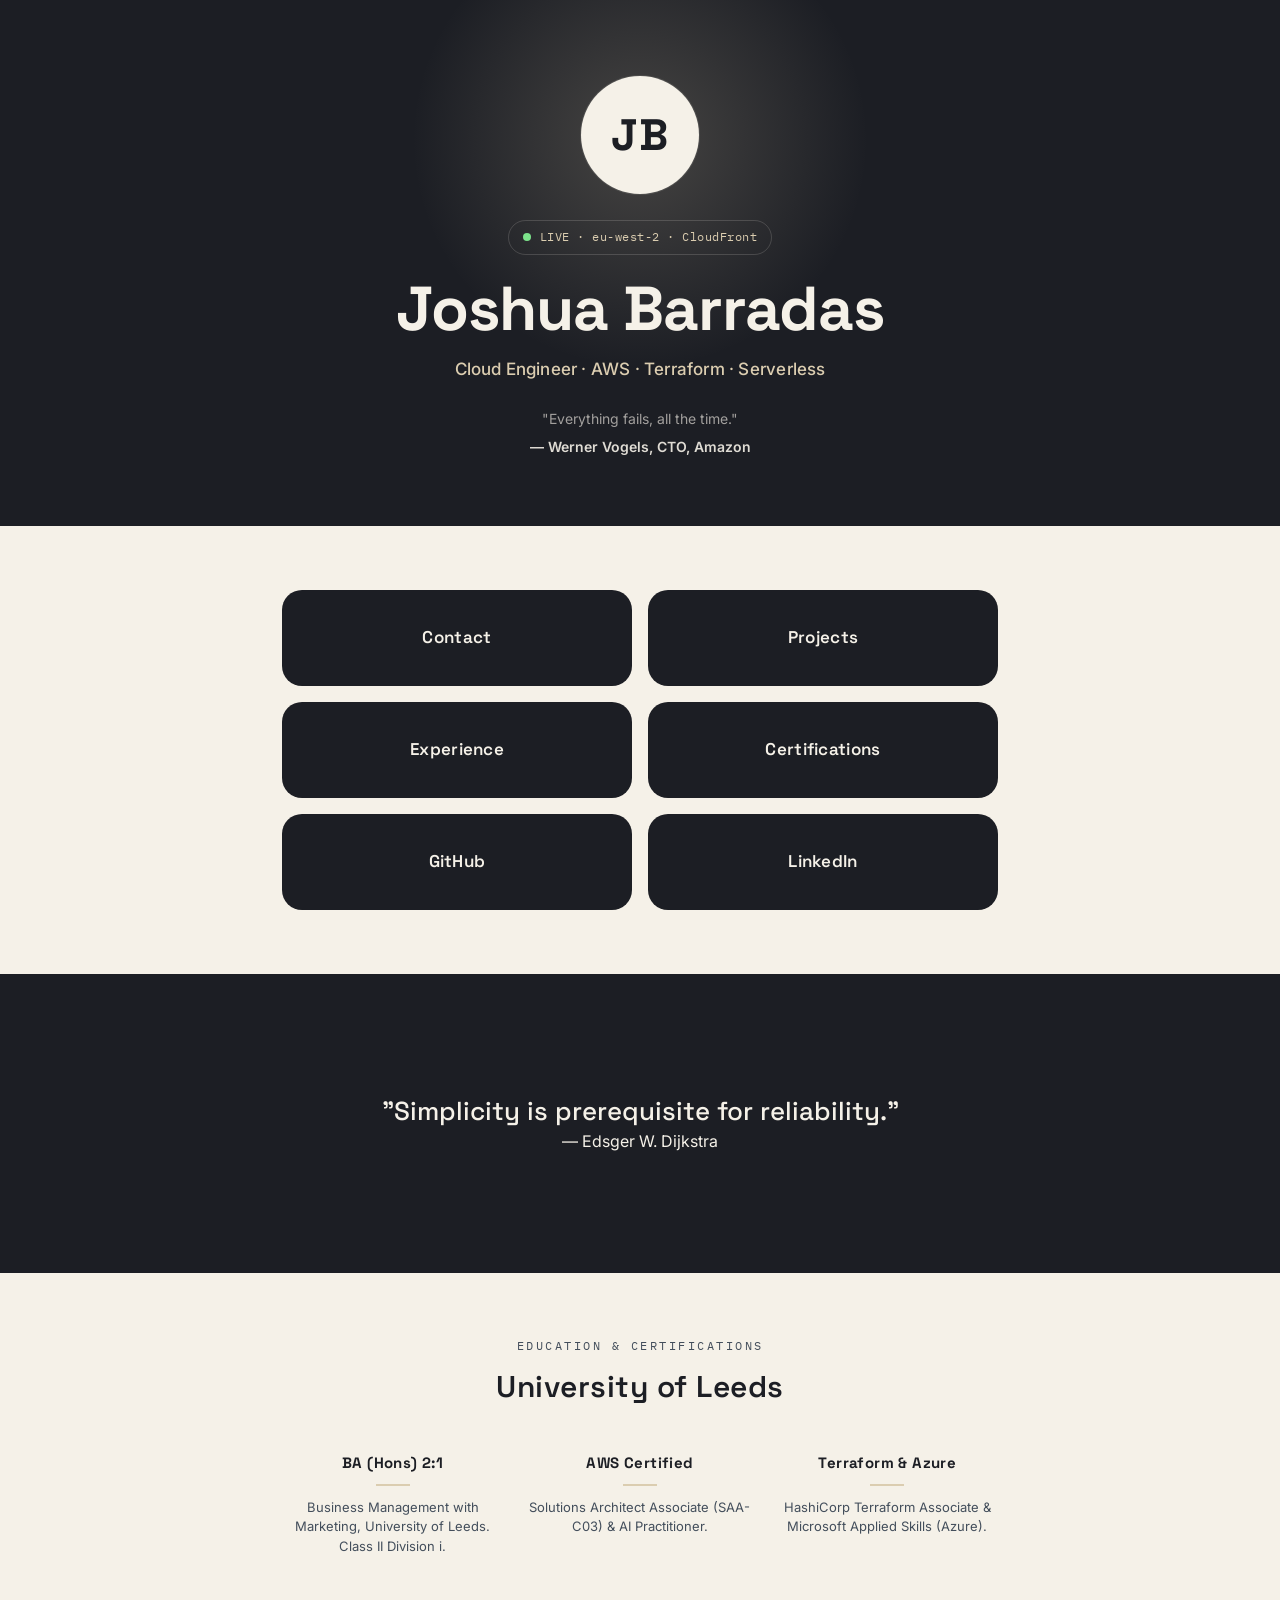
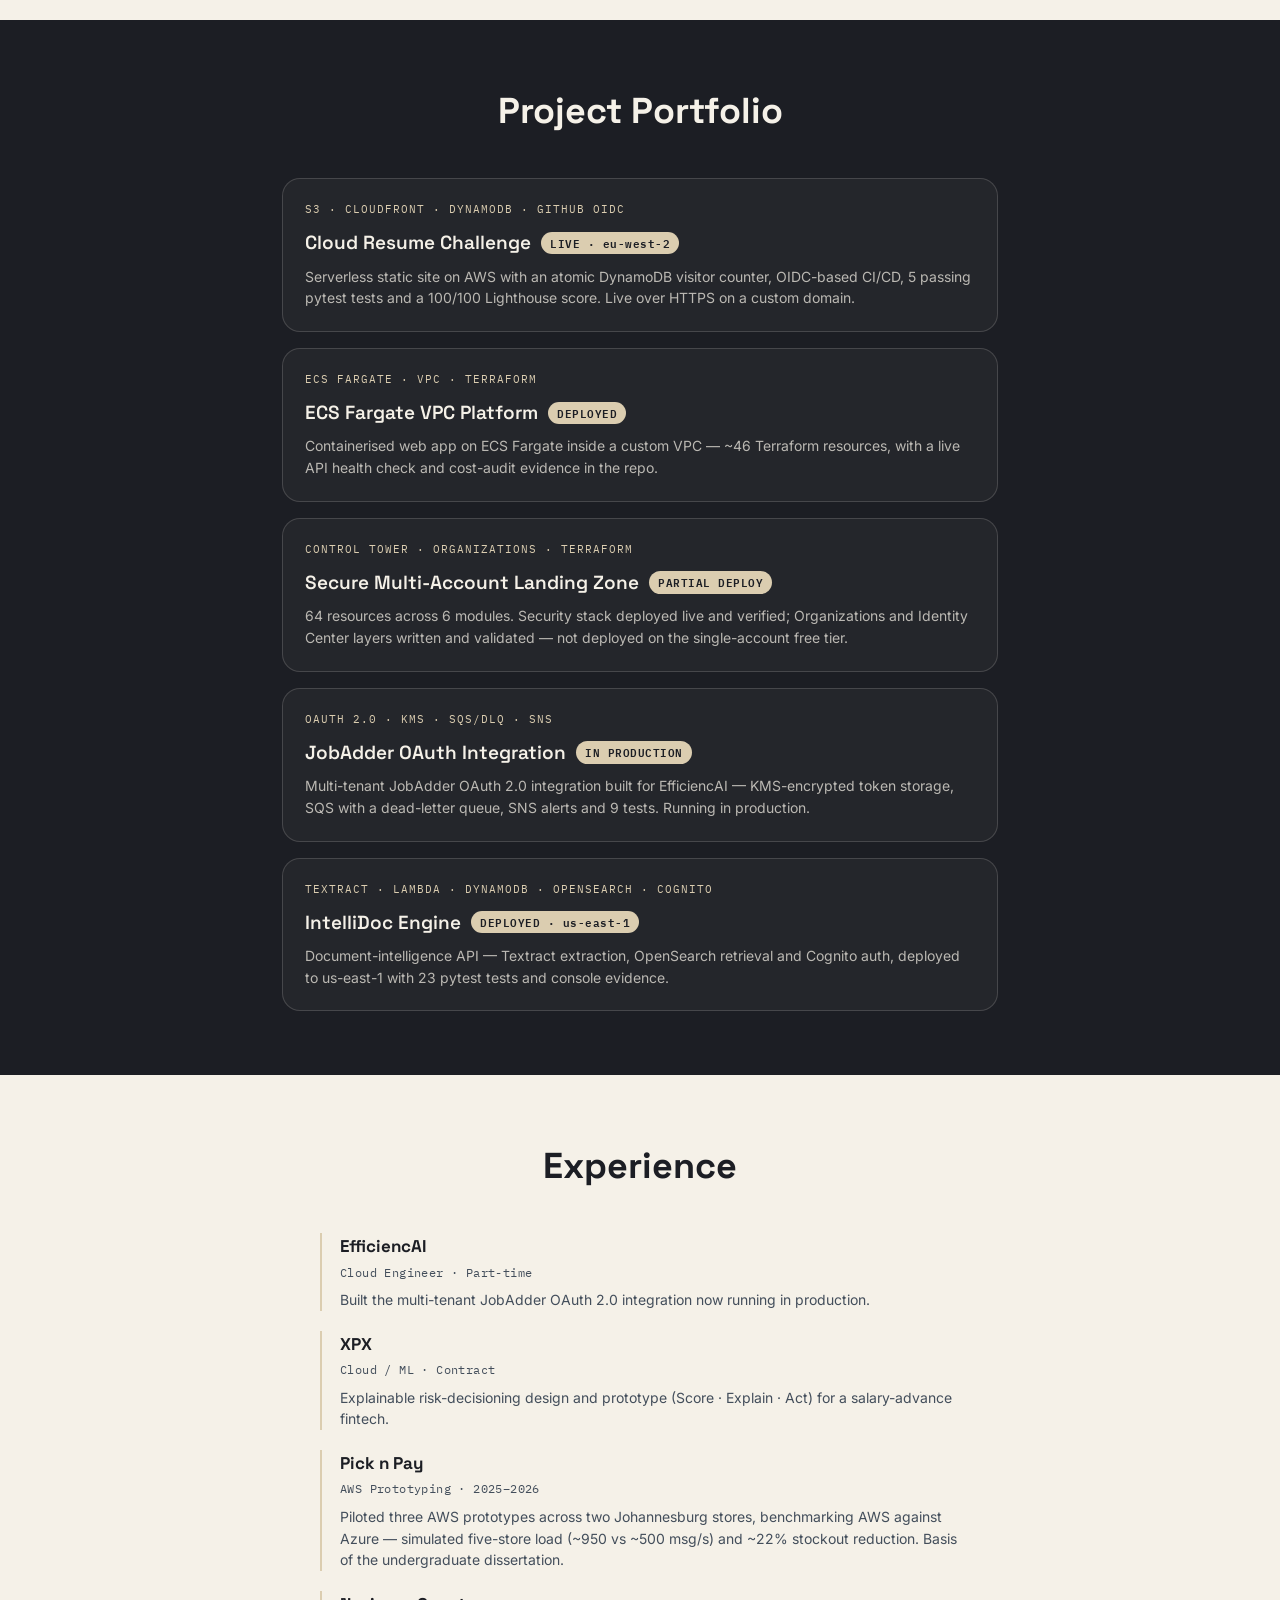
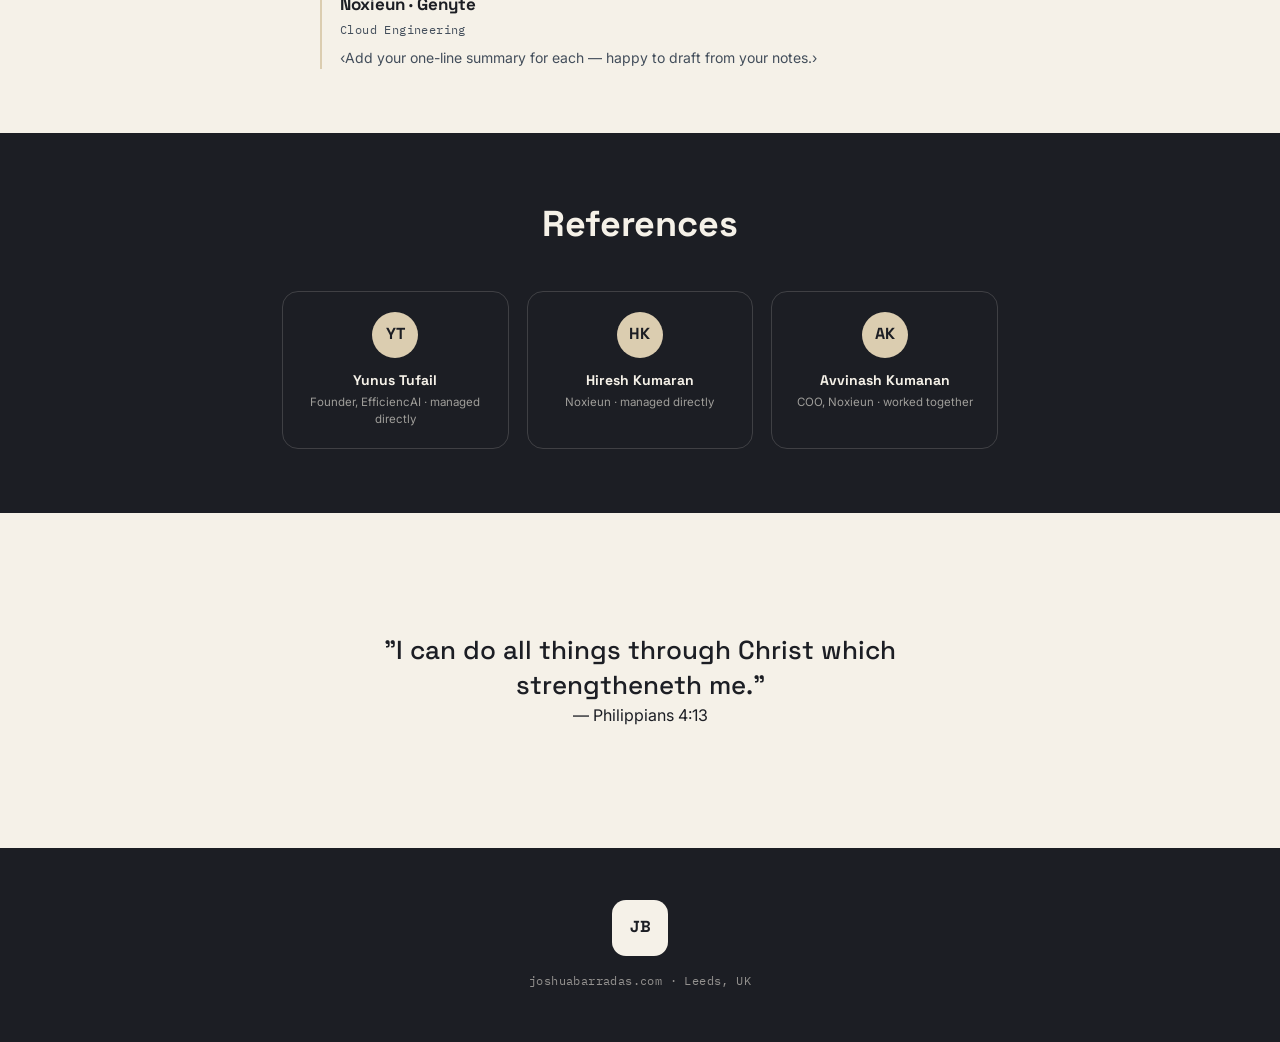
==== commit 349e50c5: "Update index.html" ====
--- a/frontend/index.html
+++ b/frontend/index.html
@@ -150,8 +150,8 @@
 
   <section class="band-light">
     <div class="wrap quoteband">
-      <p>"Play long-term games with long-term people."</p>
-      — Naval Ravikant
+      <p>"I can do all things through Christ which strengtheneth me."</p>
+      — Philippians 4:13
     </div>
   </section>
 
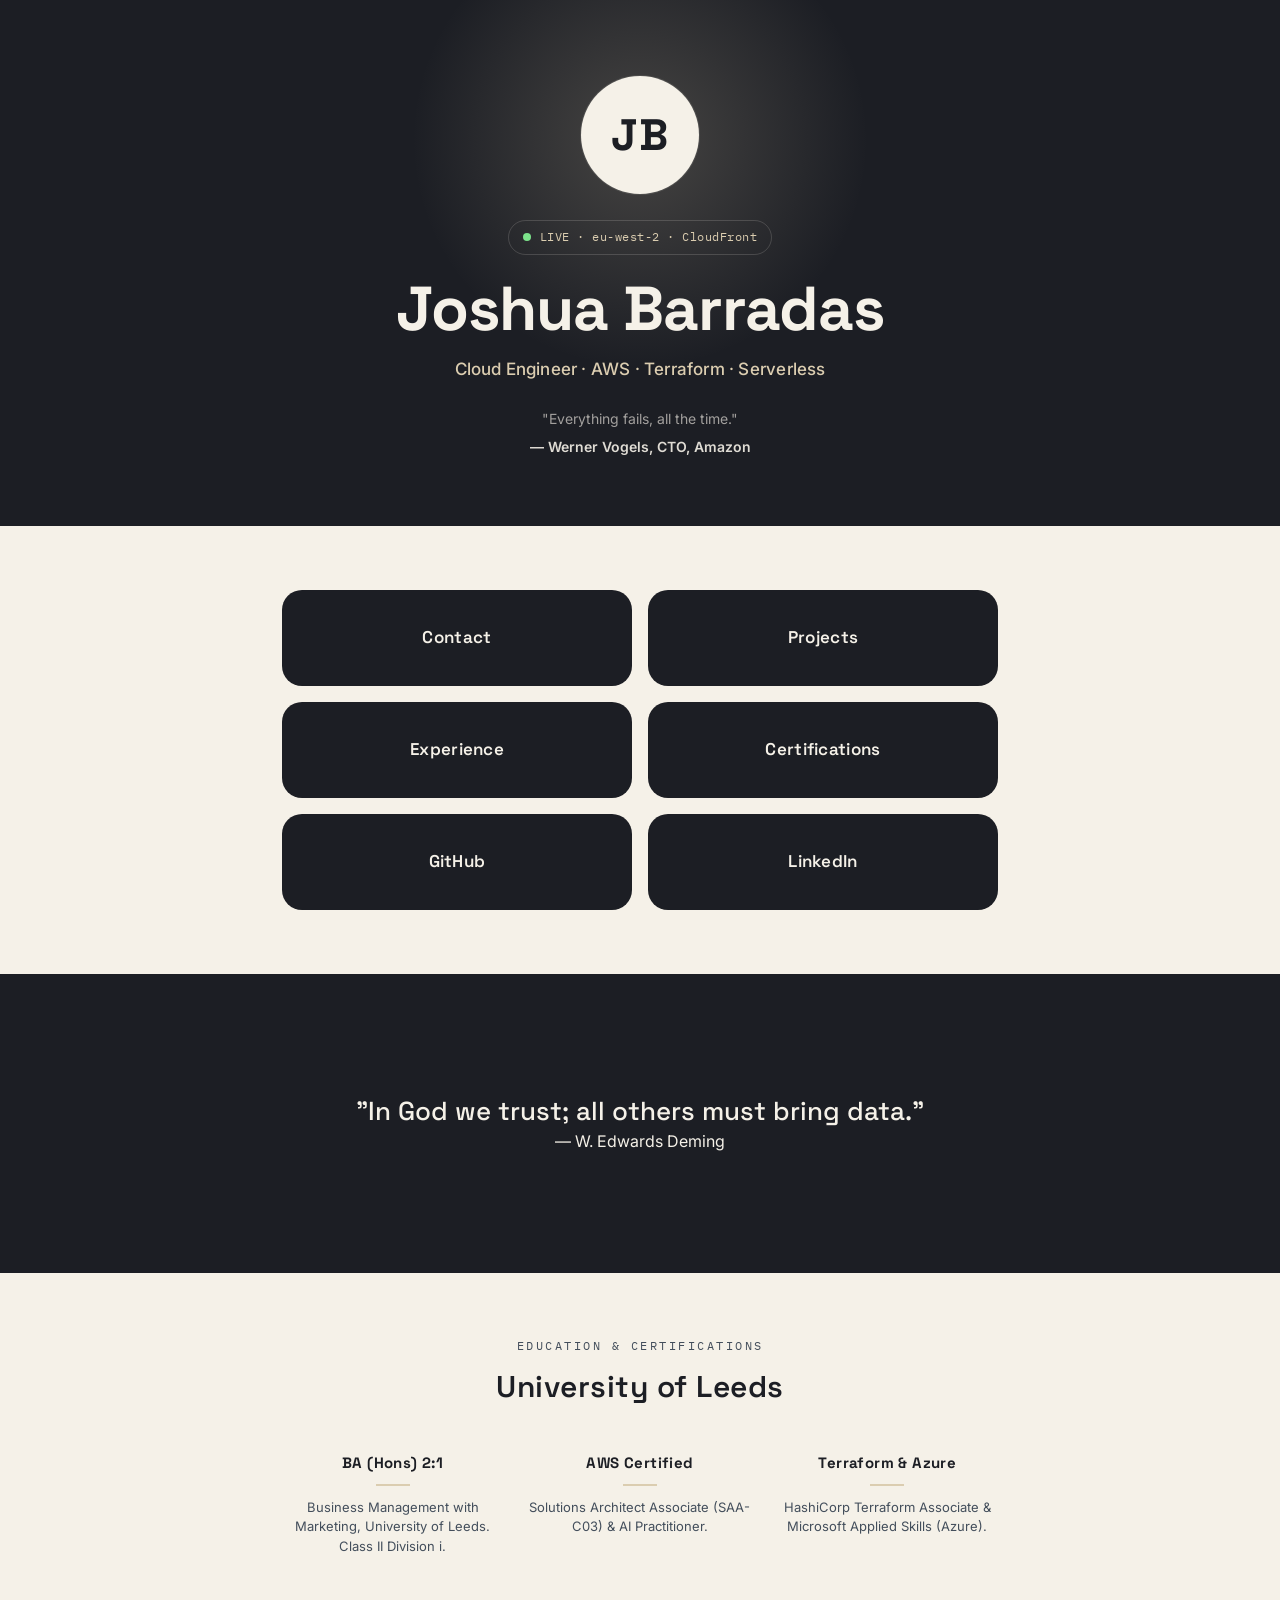
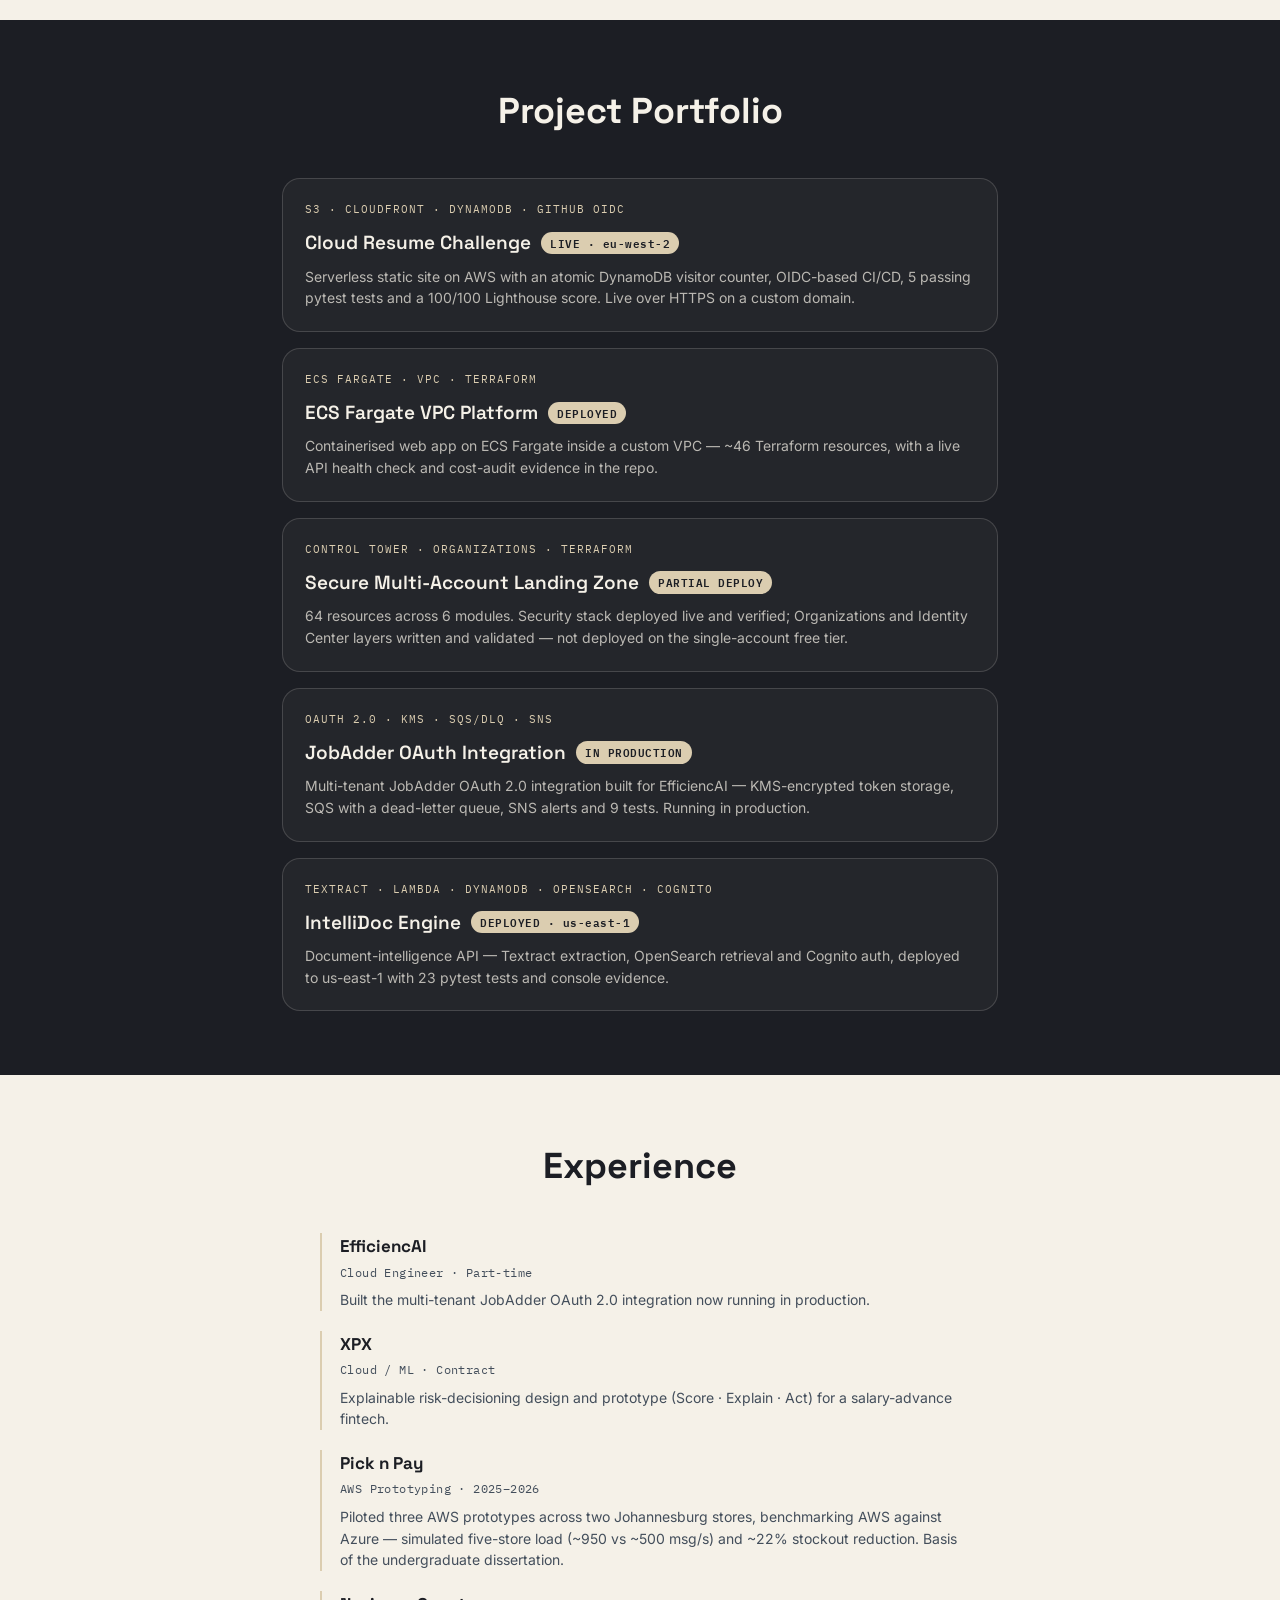
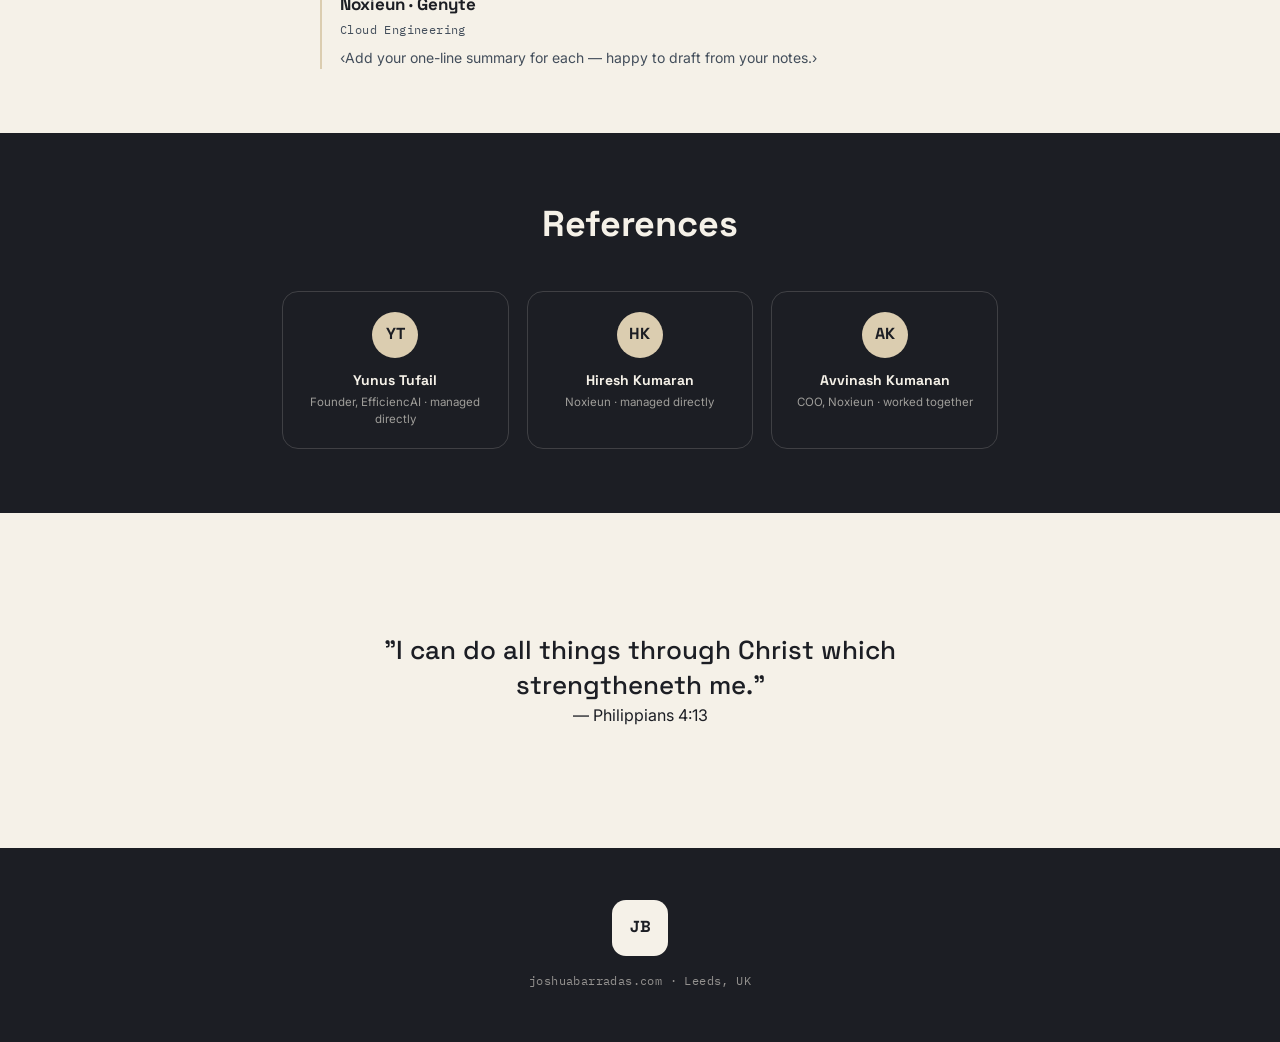
==== commit 7331e46b: "Update index.html" ====
--- a/frontend/index.html
+++ b/frontend/index.html
@@ -95,8 +95,8 @@
 
   <section class="band-dark">
     <div class="wrap quoteband">
-      <p>"Simplicity is prerequisite for reliability."</p>
-      — Edsger W. Dijkstra
+      <p>"In God we trust; all others must bring data."</p>
+      — W. Edwards Deming
     </div>
   </section>
 
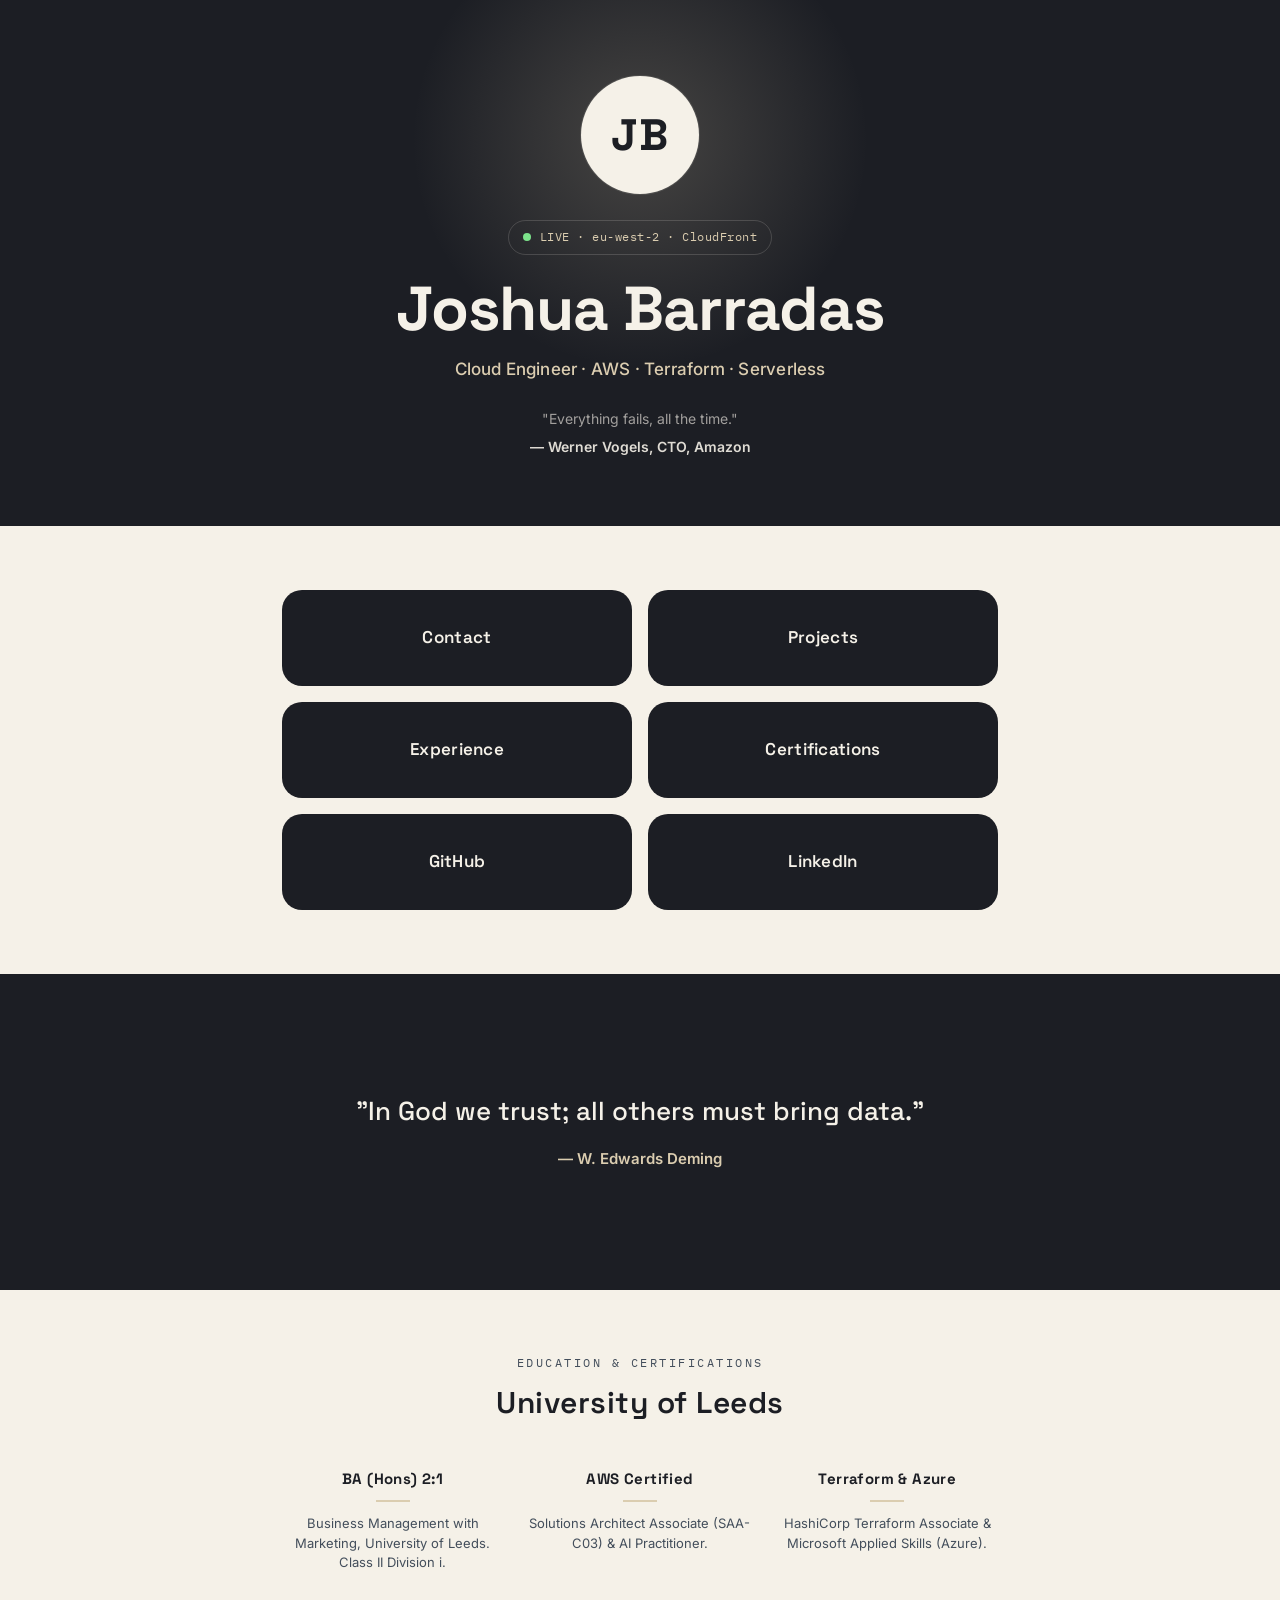
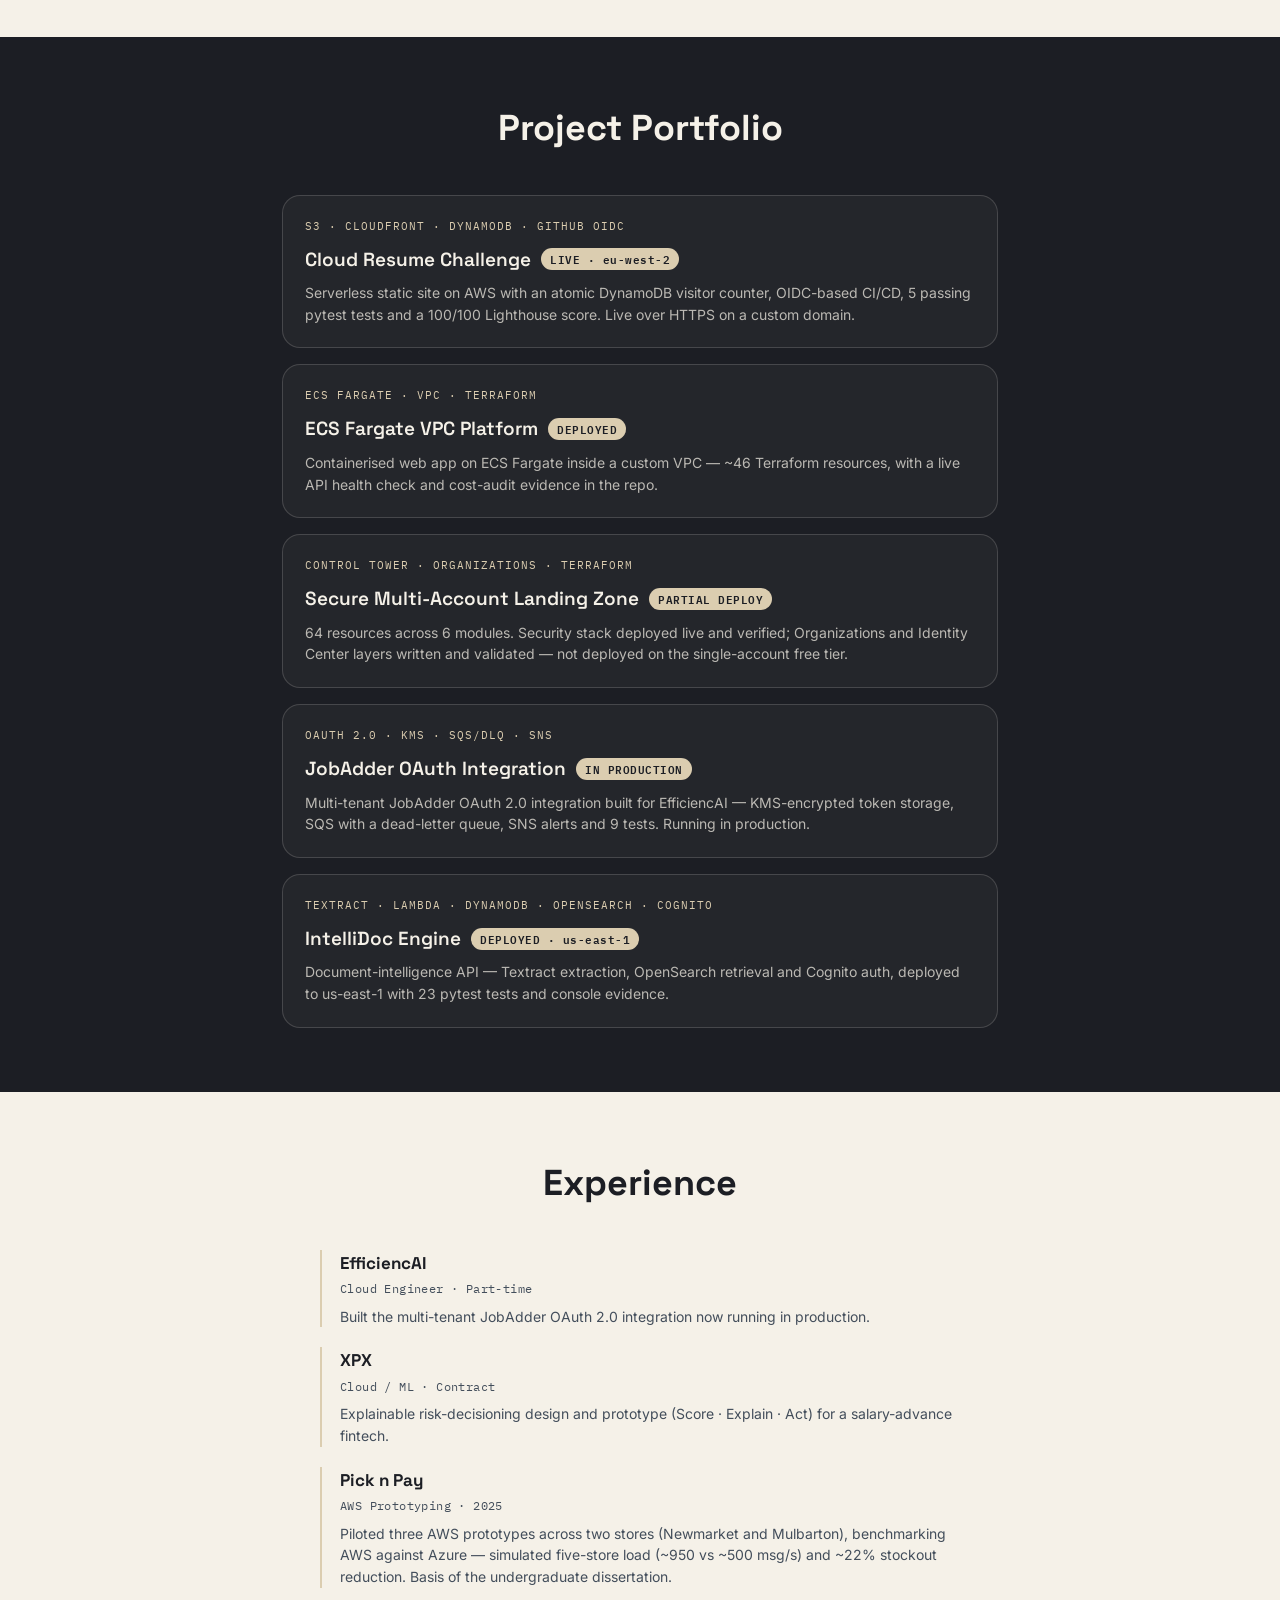
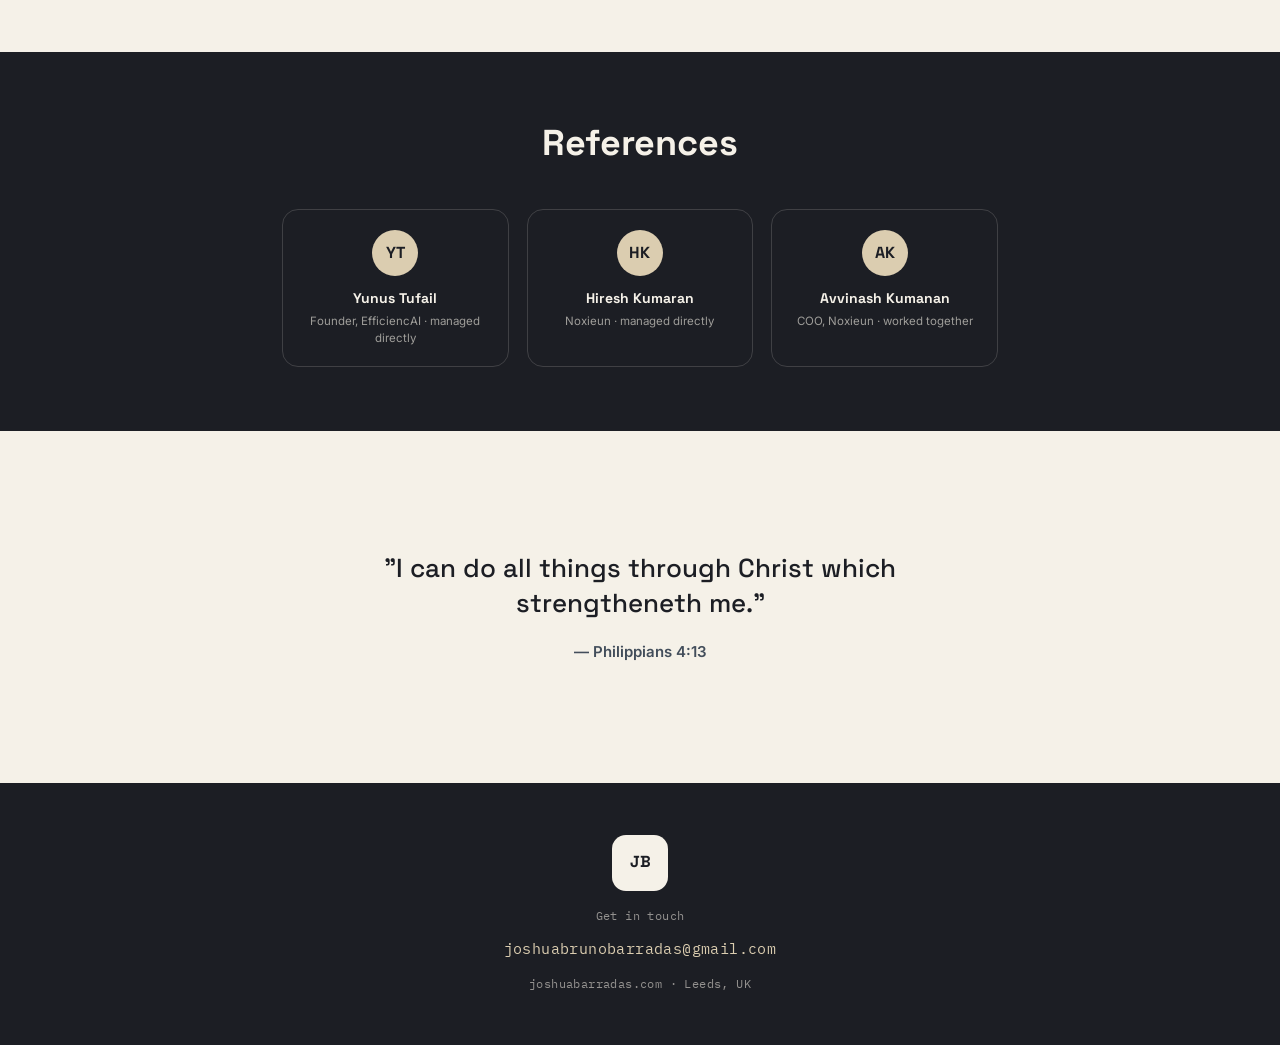
==== commit 279da13a: "Update index.html" ====
--- a/frontend/index.html
+++ b/frontend/index.html
@@ -28,7 +28,7 @@
   @keyframes pulse{0%{box-shadow:0 0 0 0 rgba(124,227,139,.5)}70%{box-shadow:0 0 0 9px rgba(124,227,139,0)}100%{box-shadow:0 0 0 0 rgba(124,227,139,0)}}
   .hero h1{position:relative;font-family:var(--disp);font-weight:700;font-size:clamp(38px,10vw,62px);line-height:1.02;letter-spacing:-1px;margin-bottom:16px}
   .tagline{position:relative;font-size:clamp(14px,3.6vw,17px);color:var(--sand);font-weight:500;letter-spacing:.2px}
-  .hero .quote{position:relative;margin-top:26px;font-size:14px;color:rgba(245,241,232,.62);max-width:520px;margin:26px auto 0}
+  .hero .quote{position:relative;margin:26px auto 0;font-size:14px;color:rgba(245,241,232,.62);max-width:520px}
   .hero .quote b{color:rgba(245,241,232,.9);display:block;margin-top:6px;font-weight:600}
   .grid{display:grid;grid-template-columns:1fr 1fr;gap:16px}
   .tile{display:flex;align-items:center;justify-content:center;text-align:center;background:var(--ink);color:var(--cream);text-decoration:none;font-family:var(--disp);font-weight:600;font-size:17px;letter-spacing:.3px;min-height:96px;border-radius:20px;padding:18px;border:1px solid transparent;transition:transform .18s ease,border-color .18s ease,color .18s ease}
@@ -64,12 +64,15 @@
   footer{text-align:center;padding:52px 0}
   .emblem{width:56px;height:56px;border-radius:14px;background:var(--cream);color:var(--ink);display:grid;place-items:center;margin:0 auto 16px;font-family:var(--disp);font-weight:700}
   footer p{font-size:12px;color:rgba(245,241,232,.55);font-family:var(--mono);letter-spacing:.4px}
+  footer a{color:var(--sand);text-decoration:none}
   @media (max-width:560px){.creds,.refs{grid-template-columns:1fr;gap:22px}section{padding:52px 0}}
   @media (max-width:360px){.grid{grid-template-columns:1fr}}
   @media (prefers-reduced-motion:reduce){*{animation:none!important;transition:none!important;scroll-behavior:auto}}
 </style>
 </head>
 <body>
+
+  <!-- HERO -->
   <header class="band-dark hero">
     <div class="wrap">
       <div class="monogram">JB</div>
@@ -80,26 +83,29 @@
     </div>
   </header>
 
+  <!-- NAV GRID -->
   <section class="band-light">
     <div class="wrap">
       <div class="grid">
-        <a class="tile" href="mailto:joshuabrunobarradas@gmail.com">Contact</a>
+        <a class="tile" href="#contact">Contact</a>
         <a class="tile" href="#projects">Projects</a>
         <a class="tile" href="#experience">Experience</a>
         <a class="tile" href="#credentials">Certifications</a>
-        <a class="tile" href="https://github.com/YOUR-HANDLE" target="_blank" rel="noopener">GitHub</a>
-        <a class="tile" href="https://linkedin.com/in/YOUR-HANDLE" target="_blank" rel="noopener">LinkedIn</a>
+        <a class="tile" href="https://github.com/Joshuabarradas234" target="_blank" rel="noopener">GitHub</a>
+        <a class="tile" href="https://www.linkedin.com/in/joshua-barradas-433292212/" target="_blank" rel="noopener">LinkedIn</a>
       </div>
     </div>
   </section>
 
+  <!-- QUOTE BAND -->
   <section class="band-dark">
     <div class="wrap quoteband">
       <p>"In God we trust; all others must bring data."</p>
-      — W. Edwards Deming
+      <cite>— W. Edwards Deming</cite>
     </div>
   </section>
 
+  <!-- CREDENTIALS -->
   <section class="band-light" id="credentials">
     <div class="wrap">
       <p class="eyebrow">Education &amp; Certifications</p>
@@ -112,6 +118,7 @@
     </div>
   </section>
 
+  <!-- PROJECTS -->
   <section class="band-dark" id="projects">
     <div class="wrap">
       <h2 class="sec-title">Project Portfolio</h2>
@@ -125,18 +132,19 @@
     </div>
   </section>
 
+  <!-- EXPERIENCE -->
   <section class="band-light" id="experience">
     <div class="wrap">
       <h2 class="sec-title" style="color:var(--ink)">Experience</h2>
       <div class="xp">
         <div class="xp-item"><h3>EfficiencAI</h3><div class="role">Cloud Engineer · Part-time</div><p>Built the multi-tenant JobAdder OAuth 2.0 integration now running in production.</p></div>
         <div class="xp-item"><h3>XPX</h3><div class="role">Cloud / ML · Contract</div><p>Explainable risk-decisioning design and prototype (Score · Explain · Act) for a salary-advance fintech.</p></div>
-        <div class="xp-item"><h3>Pick n Pay</h3><div class="role">AWS Prototyping · 2025–2026</div><p>Piloted three AWS prototypes across two Johannesburg stores, benchmarking AWS against Azure — simulated five-store load (~950 vs ~500 msg/s) and ~22% stockout reduction. Basis of the undergraduate dissertation.</p></div>
-        <div class="xp-item"><h3>Noxieun · Genyte</h3><div class="role">Cloud Engineering</div><p>‹Add your one-line summary for each — happy to draft from your notes.›</p></div>
+        <div class="xp-item"><h3>Pick n Pay</h3><div class="role">AWS Prototyping · 2025</div><p>Piloted three AWS prototypes across two stores (Newmarket and Mulbarton), benchmarking AWS against Azure — simulated five-store load (~950 vs ~500 msg/s) and ~22% stockout reduction. Basis of the undergraduate dissertation.</p></div>
       </div>
     </div>
   </section>
 
+  <!-- REFERENCES -->
   <section class="band-dark">
     <div class="wrap">
       <h2 class="sec-title">References</h2>
@@ -148,18 +156,23 @@
     </div>
   </section>
 
+  <!-- CLOSING QUOTE -->
   <section class="band-light">
     <div class="wrap quoteband">
       <p>"I can do all things through Christ which strengtheneth me."</p>
-      — Philippians 4:13
+      <cite>— Philippians 4:13</cite>
     </div>
   </section>
 
-  <footer class="band-dark">
+  <!-- FOOTER / CONTACT -->
+  <footer class="band-dark" id="contact">
     <div class="wrap">
       <div class="emblem">JB</div>
-      <p>joshuabarradas.com · Leeds, UK</p>
+      <p style="margin-bottom:12px">Get in touch</p>
+      <p><a href="mailto:joshuabrunobarradas@gmail.com" style="font-size:15px">joshuabrunobarradas@gmail.com</a></p>
+      <p style="margin-top:14px">joshuabarradas.com · Leeds, UK</p>
     </div>
   </footer>
+
 </body>
 </html>
